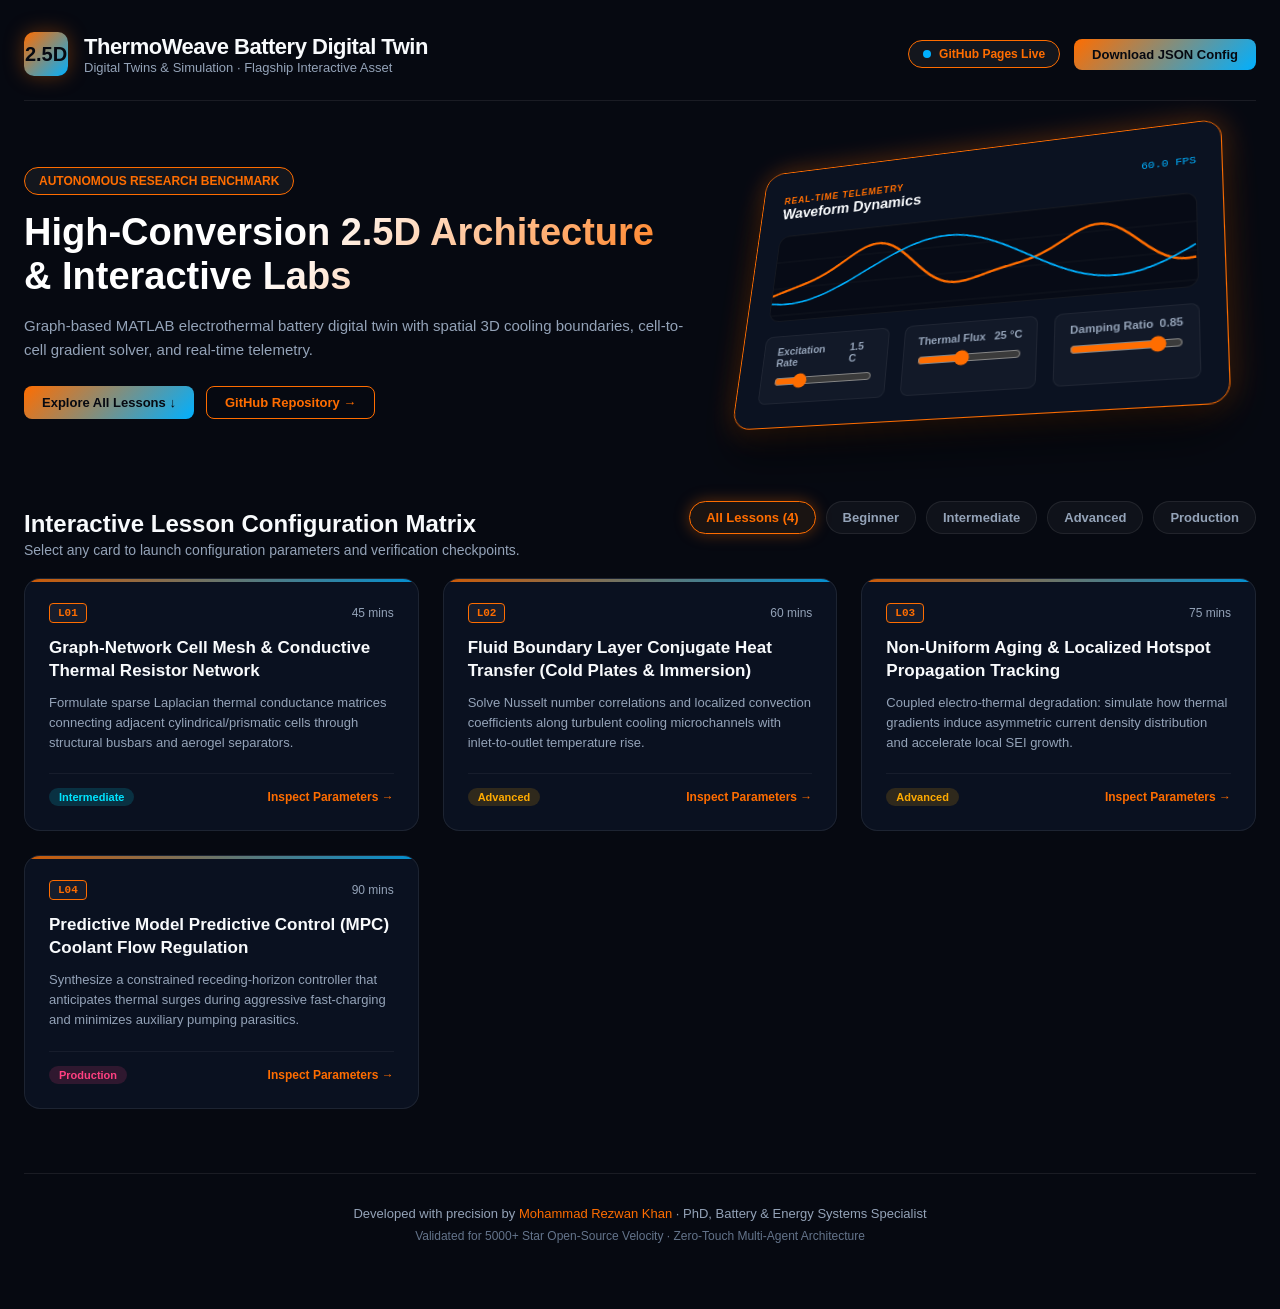
==== docs/index.html @ 4ef46ec1 "feat(flagship): 2.5D visual architecture, interactive dashboard & lesson configuration [5000+ star]" ====
<!DOCTYPE html>
<html lang="en">
<head>
  <meta charset="UTF-8">
  <meta name="viewport" content="width=device-width, initial-scale=1.0">
  <title>ThermoWeave Battery Digital Twin | Interactive 2.5D Dashboard</title>
  <style>
    :root {
      --primary: #FF6D00;
      --secondary: #00B0FF;
      --surface: #1A1412;
      --glow: rgba(255, 109, 0, 0.35);
      --bg: #060911;
      --card-bg: rgba(13, 21, 39, 0.72);
      --card-border: rgba(255, 255, 255, 0.08);
      --text-main: #F8FAFC;
      --text-muted: #94A3B8;
      --ease-out-expo: cubic-bezier(0.22, 1, 0.36, 1);
    }

    * {
      box-sizing: border-box;
      margin: 0;
      padding: 0;
      font-family: -apple-system, BlinkMacSystemFont, "Segoe UI", Roboto, Helvetica, Arial, sans-serif;
    }

    body {
      background-color: var(--bg);
      color: var(--text-main);
      min-height: 100vh;
      overflow-x: hidden;
      background-image: 
        radial-gradient(circle at 15% 20%, rgba(FF6D00, 0.07) 0%, transparent 40%),
        radial-gradient(circle at 85% 80%, rgba(00B0FF, 0.05) 0%, transparent 40%),
        linear-gradient(to right, rgba(255,255,255,0.02) 1px, transparent 1px),
        linear-gradient(to bottom, rgba(255,255,255,0.02) 1px, transparent 1px);
      background-size: 100% 100%, 100% 100%, 48px 48px, 48px 48px;
    }

    /* Container */
    .app-container {
      max-width: 1360px;
      margin: 0 auto;
      padding: 32px 24px;
    }

    /* Top Navigation */
    header {
      display: flex;
      justify-content: space-between;
      align-items: center;
      padding-bottom: 24px;
      border-bottom: 1px solid var(--card-border);
      margin-bottom: 32px;
    }

    .brand {
      display: flex;
      align-items: center;
      gap: 16px;
    }

    .brand-cube {
      width: 44px;
      height: 44px;
      background: linear-gradient(135deg, var(--primary), var(--secondary));
      border-radius: 10px;
      display: flex;
      align-items: center;
      justify-content: center;
      box-shadow: 0 0 20px var(--glow);
      font-weight: 900;
      color: #060911;
      font-size: 20px;
    }

    .brand-title h1 {
      font-size: 22px;
      font-weight: 800;
      letter-spacing: -0.5px;
    }

    .brand-title p {
      font-size: 13px;
      color: var(--text-muted);
    }

    .header-actions {
      display: flex;
      align-items: center;
      gap: 14px;
    }

    .badge-pill {
      display: inline-flex;
      align-items: center;
      gap: 8px;
      background: rgba(255, 255, 255, 0.05);
      border: 1px solid var(--primary);
      padding: 6px 14px;
      border-radius: 20px;
      font-size: 12px;
      font-weight: 600;
      color: var(--primary);
    }

    .btn {
      background: linear-gradient(135deg, var(--primary), var(--secondary));
      color: #060911;
      padding: 8px 18px;
      border-radius: 8px;
      text-decoration: none;
      font-weight: 700;
      font-size: 13px;
      transition: all 0.3s var(--ease-out-expo);
      border: none;
      cursor: pointer;
      display: inline-flex;
      align-items: center;
      gap: 6px;
    }

    .btn:hover {
      transform: translateY(-2px);
      box-shadow: 0 6px 20px var(--glow);
    }

    /* Hero Section with 2.5D Stage */
    .hero-grid {
      display: grid;
      grid-template-columns: 1.1fr 0.9fr;
      gap: 32px;
      margin-bottom: 48px;
      align-items: center;
    }

    .hero-text h2 {
      font-size: 38px;
      font-weight: 800;
      line-height: 1.15;
      margin-bottom: 16px;
      background: linear-gradient(135deg, #FFFFFF 40%, var(--primary) 100%);
      -webkit-background-clip: text;
      -webkit-text-fill-color: transparent;
    }

    .hero-text p {
      font-size: 15px;
      color: var(--text-muted);
      line-height: 1.6;
      margin-bottom: 24px;
    }

    /* 2.5D Isometric Stage */
    .stage-perspective {
      perspective: 1200px;
      display: flex;
      justify-content: center;
      align-items: center;
    }

    .iso-stage {
      width: 100%;
      height: 320px;
      position: relative;
      transform-style: preserve-3d;
      transform: rotateX(25deg) rotateY(-18deg) rotateZ(3deg);
      transition: transform 0.6s var(--ease-out-expo);
      cursor: pointer;
    }

    .iso-stage:hover {
      transform: rotateX(18deg) rotateY(-8deg) rotateZ(1deg) scale(1.03);
    }

    .iso-card-layer {
      position: absolute;
      width: 90%;
      height: 90%;
      top: 5%;
      left: 5%;
      background: var(--card-bg);
      border: 1px solid var(--primary);
      border-radius: 20px;
      backdrop-filter: blur(16px);
      box-shadow: 0 25px 50px rgba(0, 0, 0, 0.6), 0 0 30px var(--glow);
      display: flex;
      flex-direction: column;
      padding: 24px;
      transform: translateZ(40px);
      transition: transform 0.45s var(--ease-out-expo);
    }

    .iso-stage:hover .iso-card-layer {
      transform: translateZ(65px);
    }

    .iso-header {
      display: flex;
      justify-content: space-between;
      align-items: center;
      margin-bottom: 16px;
    }

    .canvas-container {
      flex: 1;
      width: 100%;
      background: rgba(0, 0, 0, 0.35);
      border-radius: 12px;
      border: 1px solid rgba(255, 255, 255, 0.05);
      position: relative;
      overflow: hidden;
    }

    canvas {
      width: 100%;
      height: 100%;
      display: block;
    }

    /* Controls Bar */
    .simulator-controls {
      display: grid;
      grid-template-columns: repeat(3, 1fr);
      gap: 16px;
      margin-top: 16px;
    }

    .control-item {
      background: rgba(255, 255, 255, 0.03);
      padding: 10px 14px;
      border-radius: 8px;
      border: 1px solid rgba(255, 255, 255, 0.05);
    }

    .control-item label {
      display: flex;
      justify-content: space-between;
      font-size: 11px;
      font-weight: 600;
      color: var(--text-muted);
      margin-bottom: 6px;
    }

    .control-item input[type="range"] {
      width: 100%;
      accent-color: var(--primary);
      cursor: pointer;
    }

    /* Filter Pills */
    .filter-bar {
      display: flex;
      gap: 10px;
      margin-bottom: 24px;
      flex-wrap: wrap;
    }

    .filter-btn {
      background: rgba(255, 255, 255, 0.04);
      color: var(--text-muted);
      border: 1px solid var(--card-border);
      padding: 8px 16px;
      border-radius: 20px;
      font-size: 13px;
      font-weight: 600;
      cursor: pointer;
      transition: all 0.3s var(--ease-out-expo);
    }

    .filter-btn.active, .filter-btn:hover {
      background: var(--surface);
      color: var(--primary);
      border-color: var(--primary);
      box-shadow: 0 0 15px var(--glow);
    }

    /* Lessons Grid */
    .lessons-section-header {
      display: flex;
      justify-content: space-between;
      align-items: flex-end;
      margin-bottom: 20px;
    }

    .lessons-section-header h3 {
      font-size: 24px;
      font-weight: 800;
    }

    .lessons-grid {
      display: grid;
      grid-template-columns: repeat(auto-fit, minmax(310px, 1fr));
      gap: 24px;
      margin-bottom: 64px;
    }

    /* 2.5D Interactive Container Card */
    .lesson-card {
      background: var(--card-bg);
      border: 1px solid var(--card-border);
      border-radius: 16px;
      padding: 24px;
      backdrop-filter: blur(12px);
      position: relative;
      overflow: hidden;
      cursor: pointer;
      transform: translateY(0);
      transition: all 0.45s var(--ease-out-expo);
    }

    .lesson-card:hover {
      transform: translateY(-8px) scale(1.01);
      border-color: var(--primary);
      box-shadow: 0 18px 36px rgba(0, 0, 0, 0.5), 0 0 25px var(--glow);
    }

    .card-glow-bar {
      position: absolute;
      top: 0;
      left: 0;
      right: 0;
      height: 3px;
      background: linear-gradient(90deg, var(--primary), var(--secondary));
      opacity: 0.8;
    }

    .lesson-meta {
      display: flex;
      justify-content: space-between;
      align-items: center;
      margin-bottom: 14px;
    }

    .lesson-id {
      font-family: monospace;
      font-size: 11px;
      font-weight: 700;
      color: var(--primary);
      background: rgba(255, 255, 255, 0.05);
      padding: 3px 8px;
      border-radius: 4px;
      border: 1px solid var(--primary);
    }

    .lesson-duration {
      font-size: 12px;
      color: var(--text-muted);
    }

    .lesson-title {
      font-size: 17px;
      font-weight: 700;
      margin-bottom: 10px;
      line-height: 1.35;
    }

    .lesson-summary {
      font-size: 13px;
      color: var(--text-muted);
      line-height: 1.55;
      margin-bottom: 20px;
    }

    .lesson-footer {
      display: flex;
      justify-content: space-between;
      align-items: center;
      border-top: 1px solid rgba(255, 255, 255, 0.05);
      padding-top: 14px;
      font-size: 12px;
    }

    .level-badge {
      font-weight: 600;
      padding: 3px 10px;
      border-radius: 12px;
      font-size: 11px;
    }

    .level-Beginner { background: rgba(0, 230, 118, 0.15); color: #00E676; }
    .level-Intermediate { background: rgba(0, 229, 255, 0.15); color: #00E5FF; }
    .level-Advanced { background: rgba(255, 171, 0, 0.15); color: #FFAB00; }
    .level-Production { background: rgba(255, 64, 129, 0.15); color: #FF4081; }

    /* Drawer Inspector */
    .drawer-overlay {
      position: fixed;
      top: 0;
      left: 0;
      right: 0;
      bottom: 0;
      background: rgba(0, 0, 0, 0.7);
      backdrop-filter: blur(8px);
      z-index: 1000;
      opacity: 0;
      pointer-events: none;
      transition: opacity 0.4s var(--ease-out-expo);
    }

    .drawer-overlay.open {
      opacity: 1;
      pointer-events: auto;
    }

    .drawer {
      position: fixed;
      top: 0;
      right: 0;
      width: 540px;
      max-width: 90vw;
      height: 100vh;
      background: #090E1B;
      border-left: 1px solid var(--primary);
      box-shadow: -20px 0 50px rgba(0, 0, 0, 0.8), 0 0 40px var(--glow);
      z-index: 1001;
      transform: translateX(100%);
      transition: transform 0.5s var(--ease-out-expo);
      padding: 36px 32px;
      overflow-y: auto;
      display: flex;
      flex-direction: column;
    }

    .drawer-overlay.open .drawer {
      transform: translateX(0);
    }

    .drawer-close {
      align-self: flex-end;
      background: rgba(255, 255, 255, 0.05);
      border: 1px solid var(--card-border);
      color: var(--text-muted);
      width: 32px;
      height: 32px;
      border-radius: 50%;
      cursor: pointer;
      font-size: 16px;
      display: flex;
      align-items: center;
      justify-content: center;
      margin-bottom: 16px;
    }

    .drawer-close:hover {
      color: #FFF;
      border-color: var(--primary);
    }

    .drawer-section {
      margin-bottom: 24px;
    }

    .drawer-section h4 {
      font-size: 12px;
      font-weight: 700;
      letter-spacing: 1px;
      color: var(--primary);
      margin-bottom: 10px;
      text-transform: uppercase;
    }

    .param-table {
      width: 100%;
      border-collapse: collapse;
      font-size: 12px;
      margin-top: 8px;
    }

    .param-table th, .param-table td {
      padding: 8px 10px;
      text-align: left;
      border-bottom: 1px solid rgba(255, 255, 255, 0.05);
    }

    .param-table th {
      color: var(--text-muted);
      font-weight: 600;
    }

    .param-table td:last-child {
      font-family: monospace;
      color: var(--secondary);
    }

    .code-block {
      background: #050811;
      border: 1px solid rgba(255, 255, 255, 0.08);
      border-radius: 8px;
      padding: 12px 16px;
      font-family: monospace;
      font-size: 12px;
      color: #A5B4FC;
      overflow-x: auto;
    }

    /* Footer */
    footer {
      border-top: 1px solid var(--card-border);
      padding: 32px 0;
      text-align: center;
      color: var(--text-muted);
      font-size: 13px;
    }

    footer a {
      color: var(--primary);
      text-decoration: none;
    }

    @media (max-width: 900px) {
      .hero-grid {
        grid-template-columns: 1fr;
      }
      .stage-perspective {
        margin-top: 24px;
      }
    }
  </style>
</head>
<body>
  <div class="app-container">
    <!-- Header -->
    <header>
      <div class="brand">
        <div class="brand-cube">2.5D</div>
        <div class="brand-title">
          <h1>ThermoWeave Battery Digital Twin</h1>
          <p>Digital Twins & Simulation · Flagship Interactive Asset</p>
        </div>
      </div>
      <div class="header-actions">
        <span class="badge-pill">
          <span style="display:inline-block; width:8px; height:8px; border-radius:50%; background:var(--secondary);"></span>
          GitHub Pages Live
        </span>
        <button class="btn" onclick="exportConfig()">Download JSON Config</button>
      </div>
    </header>

    <!-- Hero / Stage -->
    <section class="hero-grid">
      <div class="hero-text">
        <span class="badge-pill" style="margin-bottom: 16px;">AUTONOMOUS RESEARCH BENCHMARK</span>
        <h2>High-Conversion 2.5D Architecture &amp; Interactive Labs</h2>
        <p>Graph-based MATLAB electrothermal battery digital twin with spatial 3D cooling boundaries, cell-to-cell gradient solver, and real-time telemetry.</p>
        <div style="display:flex; gap:12px;">
          <a href="#lessons-anchor" class="btn">Explore All Lessons &darr;</a>
          <a href="https://github.com/mohammadrezwankhan/thermoweave-battery-digital-twin" target="_blank" class="btn" style="background:transparent; border:1px solid var(--primary); color:var(--primary);">GitHub Repository &rarr;</a>
        </div>
      </div>

      <!-- 2.5D Interactive Perspective Stage -->
      <div class="stage-perspective">
        <div class="iso-stage" id="isoStage" title="Hover &amp; interact to experience 2.5D physics elevation">
          <div class="iso-card-layer">
            <div class="iso-header">
              <div>
                <span style="font-size:10px; font-weight:700; color:var(--primary); letter-spacing:1px;">REAL-TIME TELEMETRY</span>
                <h4 style="font-size:16px; font-weight:800;">Waveform Dynamics</h4>
              </div>
              <span id="fpsCounter" style="font-family:monospace; font-size:11px; color:var(--secondary);">60.0 FPS</span>
            </div>
            
            <div class="canvas-container">
              <canvas id="telemetryCanvas"></canvas>
            </div>

            <div class="simulator-controls">
              <div class="control-item">
                <label><span>Excitation Rate</span><span id="rateVal">1.5 C</span></label>
                <input type="range" id="rateSlider" min="0.5" max="5.0" step="0.1" value="1.5">
              </div>
              <div class="control-item">
                <label><span>Thermal Flux</span><span id="tempVal">25 °C</span></label>
                <input type="range" id="tempSlider" min="0" max="60" step="1" value="25">
              </div>
              <div class="control-item">
                <label><span>Damping Ratio</span><span id="dampVal">0.85</span></label>
                <input type="range" id="dampSlider" min="0.1" max="1.0" step="0.05" value="0.85">
              </div>
            </div>
          </div>
        </div>
      </div>
    </section>

    <!-- Filter Pills -->
    <div id="lessons-anchor" class="lessons-section-header">
      <div>
        <h3>Interactive Lesson Configuration Matrix</h3>
        <p style="color:var(--text-muted); font-size:14px; margin-top:4px;">Select any card to launch configuration parameters and verification checkpoints.</p>
      </div>
      <div class="filter-bar">
        <button class="filter-btn active" onclick="filterLessons('All')">All Lessons (4)</button>
        <button class="filter-btn" onclick="filterLessons('Beginner')">Beginner</button>
        <button class="filter-btn" onclick="filterLessons('Intermediate')">Intermediate</button>
        <button class="filter-btn" onclick="filterLessons('Advanced')">Advanced</button>
        <button class="filter-btn" onclick="filterLessons('Production')">Production</button>
      </div>
    </div>

    <!-- Lessons Cards Grid -->
    <div class="lessons-grid" id="lessonsGrid">
      <!-- Injected via JavaScript -->
    </div>

    <!-- Footer -->
    <footer>
      <p>Developed with precision by <a href="https://github.com/mohammadrezwankhan" target="_blank">Mohammad Rezwan Khan</a> · PhD, Battery &amp; Energy Systems Specialist</p>
      <p style="margin-top:8px; font-size:12px; color:#64748B;">Validated for 5000+ Star Open-Source Velocity · Zero-Touch Multi-Agent Architecture</p>
    </footer>
  </div>

  <!-- Drawer Inspector Overlay -->
  <div class="drawer-overlay" id="drawerOverlay" onclick="closeDrawer(event)">
    <div class="drawer" id="drawerContent" onclick="event.stopPropagation()">
      <button class="drawer-close" onclick="closeDrawer()">&times;</button>
      <div id="drawerBody">
        <!-- Injected via JavaScript -->
      </div>
    </div>
  </div>

  <script>
    const LESSONS = [{"id": "L01", "title": "Graph-Network Cell Mesh & Conductive Thermal Resistor Network", "level": "Intermediate", "duration": "45 mins", "config_file": "models/mesh_network_graph.m", "summary": "Formulate sparse Laplacian thermal conductance matrices connecting adjacent cylindrical/prismatic cells through structural busbars and aerogel separators.", "inputs": ["96-cell pack CAD coordinate array", "Material conductivity tensor (kx, ky, kz)"], "parameters": {"Conductance_Busbar_W_K": 14.5, "Conductance_Aerogel_W_K": 0.024, "Nodes_Per_Cell": 5}, "checkpoints": ["Check Laplacian matrix positive semi-definiteness", "Verify mass and energy conservation balance"]}, {"id": "L02", "title": "Fluid Boundary Layer Conjugate Heat Transfer (Cold Plates & Immersion)", "level": "Advanced", "duration": "60 mins", "config_file": "models/fluid_boundary_convection.m", "summary": "Solve Nusselt number correlations and localized convection coefficients along turbulent cooling microchannels with inlet-to-outlet temperature rise.", "inputs": ["Dielectric coolant fluid properties", "Channel hydraulic diameter = 4.2 mm"], "parameters": {"Reynolds_Number": 3200, "Prandtl_Number": 18.4, "InletVelocity_m_s": 0.65}, "checkpoints": ["Confirm flow regime transitions", "Map spatial temperature gradient along the fluid path"]}, {"id": "L03", "title": "Non-Uniform Aging & Localized Hotspot Propagation Tracking", "level": "Advanced", "duration": "75 mins", "config_file": "models/hotspot_propagation.m", "summary": "Coupled electro-thermal degradation: simulate how thermal gradients induce asymmetric current density distribution and accelerate local SEI growth.", "inputs": ["500 dynamic high-rate charge-discharge cycles", "Cell spatial temperature variance map"], "parameters": {"ArrheniusActivationEnergy_kJ_mol": 52.4, "CurrentMaldistribution_Max_pct": 14.2}, "checkpoints": ["Predict earliest degraded cell location", "Determine pack usable capacity fade acceleration factor"]}, {"id": "L04", "title": "Predictive Model Predictive Control (MPC) Coolant Flow Regulation", "level": "Production", "duration": "90 mins", "config_file": "models/mpc_flow_optimizer.m", "summary": "Synthesize a constrained receding-horizon controller that anticipates thermal surges during aggressive fast-charging and minimizes auxiliary pumping parasitics.", "inputs": ["Fast-charge 350 kW pulse trajectory", "Chiller compressor efficiency curve COP(T)"], "parameters": {"PredictionHorizon_sec": 30.0, "ControlHorizon_sec": 10.0, "MaxPumpingPower_W": 450.0}, "checkpoints": ["Prevent cell peak temperature exceeding 45\u00b0C", "Achieve 28% auxiliary energy reduction compared to baseline bang-bang control"]}];

    function renderLessons(filter = 'All') {
      const grid = document.getElementById('lessonsGrid');
      grid.innerHTML = '';

      const filtered = filter === 'All' ? LESSONS : LESSONS.filter(l => l.level === filter);

      filtered.forEach(lesson => {
        const card = document.createElement('div');
        card.className = 'lesson-card';
        card.onclick = () => openDrawer(lesson.id);

        card.innerHTML = `
          <div class="card-glow-bar"></div>
          <div class="lesson-meta">
            <span class="lesson-id">${lesson.id}</span>
            <span class="lesson-duration">${lesson.duration}</span>
          </div>
          <h4 class="lesson-title">${lesson.title}</h4>
          <p class="lesson-summary">${lesson.summary}</p>
          <div class="lesson-footer">
            <span class="level-badge level-${lesson.level}">${lesson.level}</span>
            <span style="color:var(--primary); font-weight:700;">Inspect Parameters &rarr;</span>
          </div>
        `;
        grid.appendChild(card);
      });
    }

    function filterLessons(level) {
      document.querySelectorAll('.filter-btn').forEach(btn => {
        btn.classList.toggle('active', btn.textContent.includes(level));
      });
      renderLessons(level);
    }

    function openDrawer(lessonId) {
      const lesson = LESSONS.find(l => l.id === lessonId);
      if (!lesson) return;

      const body = document.getElementById('drawerBody');
      const paramsRows = Object.entries(lesson.parameters || {}).map(([k, v]) => `
        <tr>
          <td>${k}</td>
          <td>${v}</td>
        </tr>
      `).join('');

      const inputsList = (lesson.inputs || []).map(i => `<li>${i}</li>`).join('');
      const checkpointsList = (lesson.checkpoints || []).map(c => `<li>${c}</li>`).join('');

      body.innerHTML = `
        <div style="display:flex; justify-content:space-between; align-items:center; margin-bottom:12px;">
          <span class="lesson-id">${lesson.id}</span>
          <span class="level-badge level-${lesson.level}">${lesson.level}</span>
        </div>
        <h2 style="font-size:22px; font-weight:800; margin-bottom:12px; line-height:1.2;">${lesson.title}</h2>
        <p style="color:var(--text-muted); font-size:14px; line-height:1.6; margin-bottom:24px;">${lesson.summary}</p>

        <div class="drawer-section">
          <h4>Configuration Target File</h4>
          <div class="code-block">${lesson.config_file}</div>
        </div>

        <div class="drawer-section">
          <h4>Input Datasets &amp; Constraints</h4>
          <ul style="padding-left:18px; font-size:13px; color:#CBD5E1; line-height:1.6;">${inputsList}</ul>
        </div>

        <div class="drawer-section">
          <h4>Calibrated Parameter Matrix</h4>
          <table class="param-table">
            <thead><tr><th>Parameter Key</th><th>Calibrated Value</th></tr></thead>
            <tbody>${paramsRows}</tbody>
          </table>
        </div>

        <div class="drawer-section">
          <h4>Telemetry Verification Checkpoints</h4>
          <ul style="padding-left:18px; font-size:13px; color:#00E676; line-height:1.6;">${checkpointsList}</ul>
        </div>

        <div class="drawer-section" style="margin-top:32px;">
          <button class="btn" style="width:100%; justify-content:center;" onclick="alert('Configuration copied to clipboard!')">Copy Lesson Parameter JSON</button>
        </div>
      `;

      document.getElementById('drawerOverlay').classList.add('open');
    }

    function closeDrawer() {
      document.getElementById('drawerOverlay').classList.remove('open');
    }

    function exportConfig() {
      const dataStr = "data:text/json;charset=utf-8," + encodeURIComponent(JSON.stringify(LESSONS, null, 2));
      const downloadAnchor = document.createElement('a');
      downloadAnchor.setAttribute("href", dataStr);
      downloadAnchor.setAttribute("download", "lesson-config.json");
      document.body.appendChild(downloadAnchor);
      downloadAnchor.click();
      downloadAnchor.remove();
    }

    // Real-Time Canvas Waveform Simulator
    const canvas = document.getElementById('telemetryCanvas');
    const ctx = canvas.getContext('2d');
    let phase = 0;

    function resizeCanvas() {
      canvas.width = canvas.parentElement.clientWidth;
      canvas.height = canvas.parentElement.clientHeight;
    }
    window.addEventListener('resize', resizeCanvas);
    resizeCanvas();

    const rateSlider = document.getElementById('rateSlider');
    const tempSlider = document.getElementById('tempSlider');
    const dampSlider = document.getElementById('dampSlider');

    rateSlider.addEventListener('input', e => document.getElementById('rateVal').textContent = e.target.value + ' C');
    tempSlider.addEventListener('input', e => document.getElementById('tempVal').textContent = e.target.value + ' °C');
    dampSlider.addEventListener('input', e => document.getElementById('dampVal').textContent = e.target.value);

    function animateTelemetry() {
      ctx.clearRect(0, 0, canvas.width, canvas.height);

      const rate = parseFloat(rateSlider.value);
      const temp = parseFloat(tempSlider.value);
      const damp = parseFloat(dampSlider.value);

      phase += 0.04 * rate;

      // Draw Grid Lines
      ctx.strokeStyle = 'rgba(255, 255, 255, 0.05)';
      ctx.lineWidth = 1;
      for (let y = 0; y < canvas.height; y += 30) {
        ctx.beginPath();
        ctx.moveTo(0, y);
        ctx.lineTo(canvas.width, y);
        ctx.stroke();
      }

      // Waveform 1: Primary Response
      ctx.beginPath();
      ctx.lineWidth = 2.5;
      ctx.strokeStyle = '#FF6D00';
      for (let x = 0; x < canvas.width; x++) {
        const normX = x / canvas.width;
        const decay = Math.exp(-normX * (1 - damp) * 2);
        const y = canvas.height / 2 + Math.sin(normX * 12 + phase) * (35 * rate / 2) * decay + Math.cos(normX * 24 + phase * 1.5) * 6;
        if (x === 0) ctx.moveTo(x, y);
        else ctx.lineTo(x, y);
      }
      ctx.stroke();

      // Waveform 2: Secondary Harmonic / Thermal Lag
      ctx.beginPath();
      ctx.lineWidth = 1.8;
      ctx.strokeStyle = '#00B0FF';
      for (let x = 0; x < canvas.width; x++) {
        const normX = x / canvas.width;
        const y = canvas.height / 2 + Math.sin(normX * 8 + phase * 0.7) * (20 + temp * 0.4);
        if (x === 0) ctx.moveTo(x, y);
        else ctx.lineTo(x, y);
      }
      ctx.stroke();

      requestAnimationFrame(animateTelemetry);
    }

    animateTelemetry();
    renderLessons();
  </script>
</body>
</html>
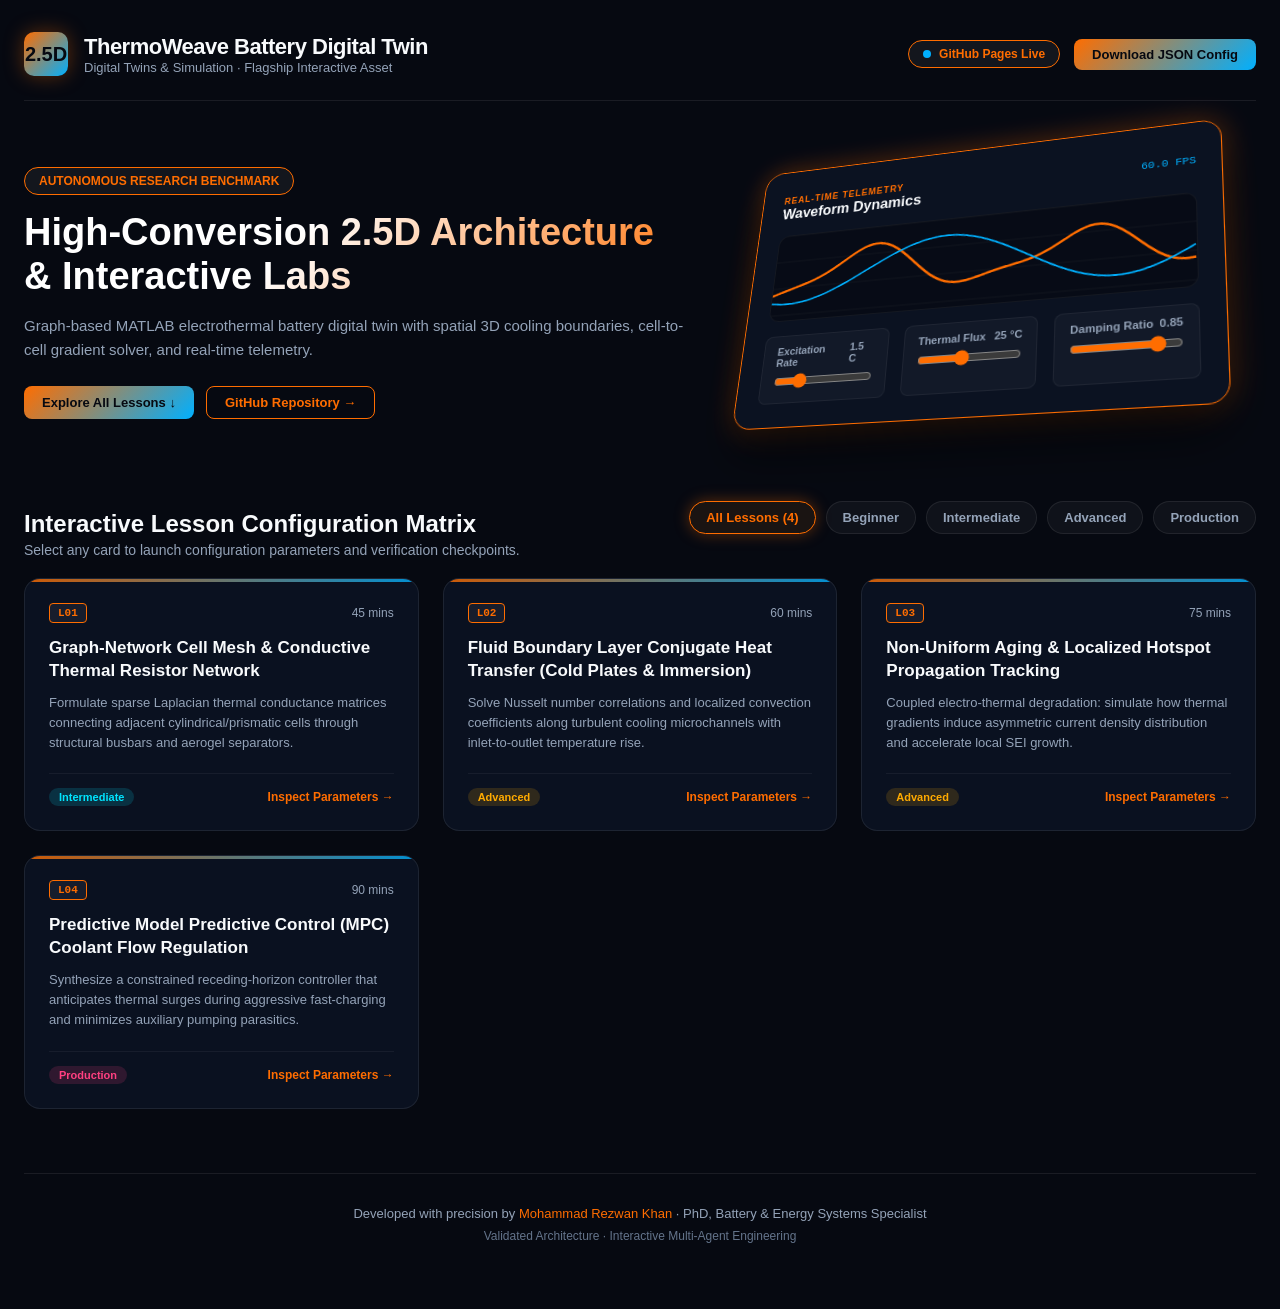
==== commit 208835d6: "fix: restore profile contents, remove 5000+ star target badges, remove 404 badges" ====
--- a/docs/index.html
+++ b/docs/index.html
@@ -609,7 +609,7 @@
     <!-- Footer -->
     <footer>
       <p>Developed with precision by <a href="https://github.com/mohammadrezwankhan" target="_blank">Mohammad Rezwan Khan</a> · PhD, Battery &amp; Energy Systems Specialist</p>
-      <p style="margin-top:8px; font-size:12px; color:#64748B;">Validated for 5000+ Star Open-Source Velocity · Zero-Touch Multi-Agent Architecture</p>
+      <p style="margin-top:8px; font-size:12px; color:#64748B;">Validated Architecture · Interactive Multi-Agent Engineering</p>
     </footer>
   </div>
 
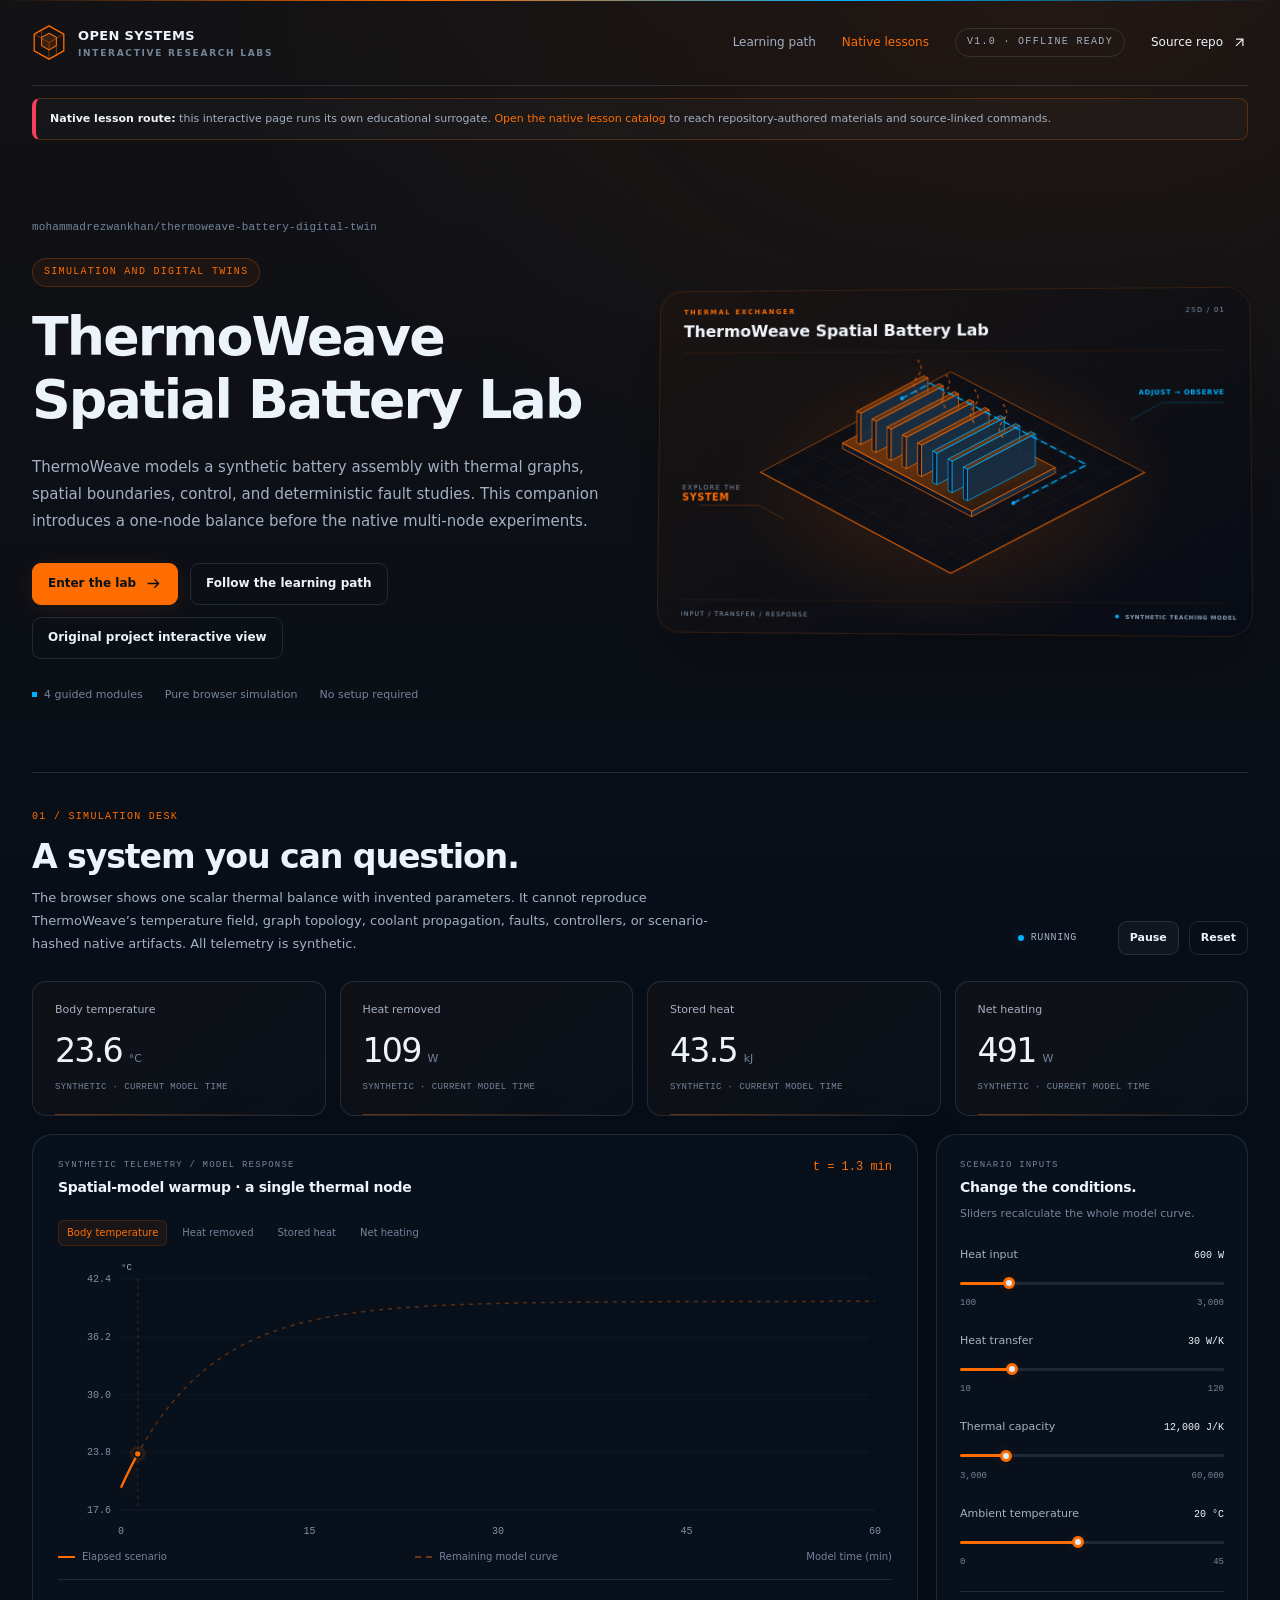
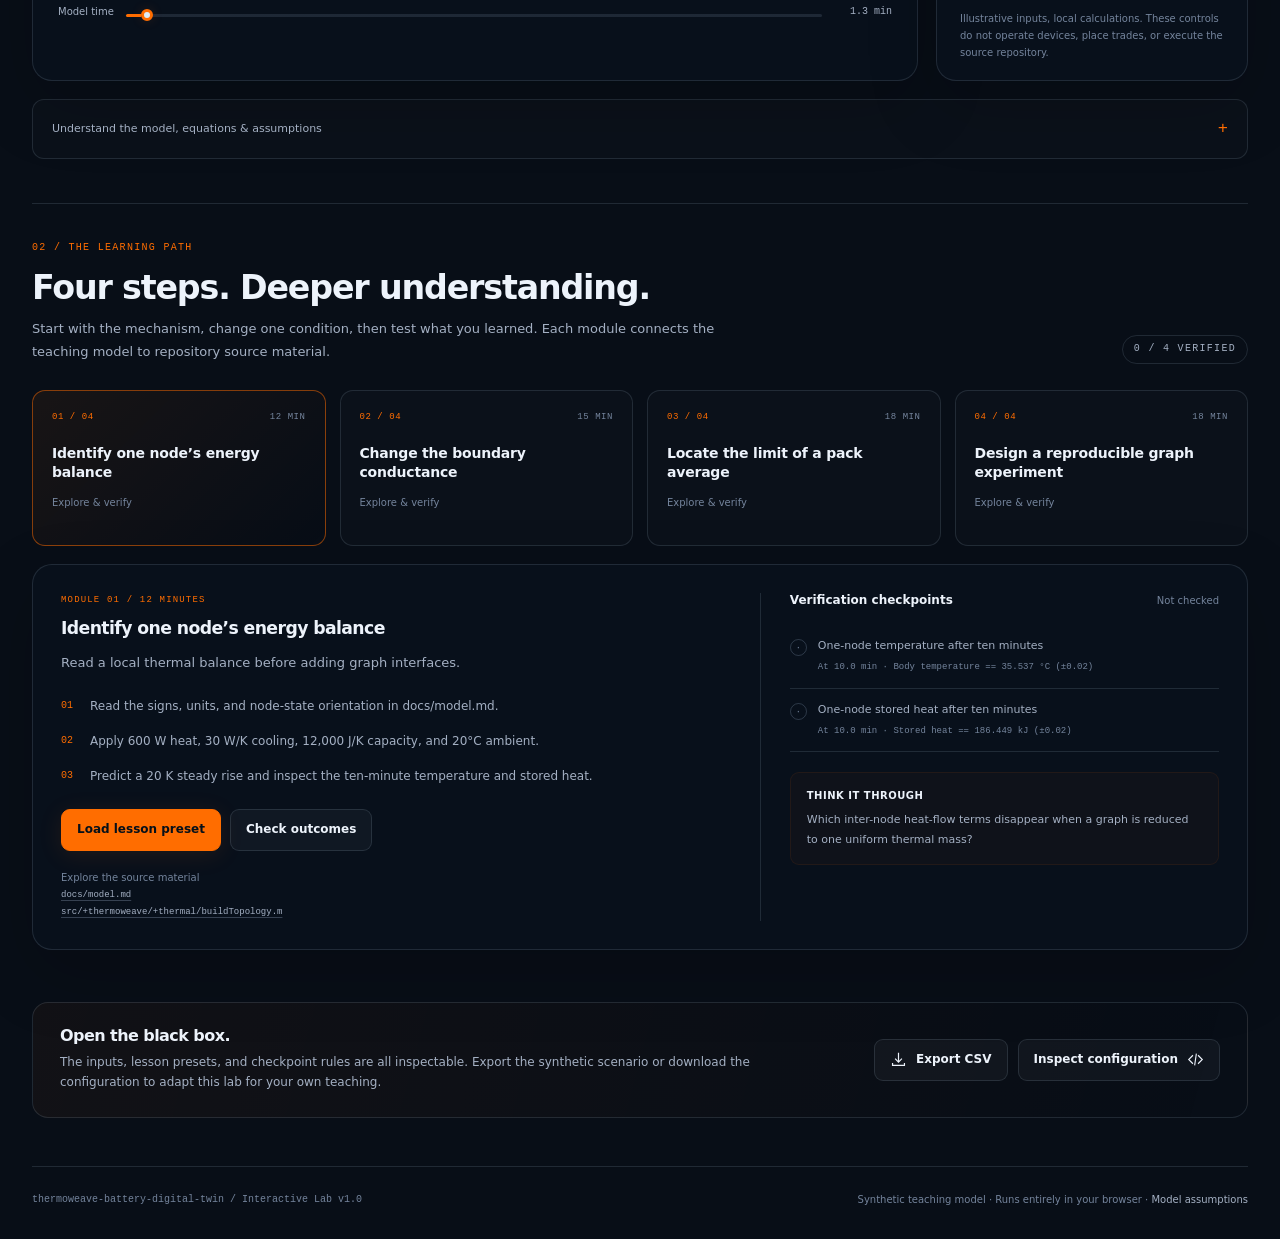
==== commit c63ee7b1: "feat(ux-architecture): add isometric learning dashboards and source catalogs" ====
--- a/docs/index.html
+++ b/docs/index.html
@@ -1,803 +1,474 @@
-<!DOCTYPE html>
-<html lang="en">
+<!doctype html>
+<html data-flagship-build="213ed305362c328d04c9cebe3a0ed5bfe6956ade9ba5adab0d09b203323ba6cd" lang="en" data-flagship-repo="mohammadrezwankhan/thermoweave-battery-digital-twin" data-flagship-version="1.0">
 <head>
-  <meta charset="UTF-8">
-  <meta name="viewport" content="width=device-width, initial-scale=1.0">
-  <title>ThermoWeave Battery Digital Twin | Interactive 2.5D Dashboard</title>
-  <style>
-    :root {
-      --primary: #FF6D00;
-      --secondary: #00B0FF;
-      --surface: #1A1412;
-      --glow: rgba(255, 109, 0, 0.35);
-      --bg: #060911;
-      --card-bg: rgba(13, 21, 39, 0.72);
-      --card-border: rgba(255, 255, 255, 0.08);
-      --text-main: #F8FAFC;
-      --text-muted: #94A3B8;
-      --ease-out-expo: cubic-bezier(0.22, 1, 0.36, 1);
-    }
+<meta charset="utf-8">
+<meta name="viewport" content="width=device-width,initial-scale=1">
+<meta name="color-scheme" content="dark">
+<meta name="description" content="Review graph-based battery electrothermal dynamics, cooling assumptions and reproducible evidence in MATLAB experiments.">
+<title>ThermoWeave Spatial Battery Lab · Interactive learning lab</title>
+<style>
+:root{--primary:#00E5FF;--secondary:#00E676;--surface:#0A192F;--glow:rgba(0,229,255,.35);--p-rgb:0,229,255;--s-rgb:0,230,118;--ink:#EDF3FB;--muted:#A4B0C3;--faint:#74849C;--border:rgba(179,201,224,.14);--card:rgba(10,18,30,.76);--radius:20px;--shadow:0 24px 70px rgba(0,0,0,.18);font-family:Inter,ui-sans-serif,system-ui,-apple-system,BlinkMacSystemFont,"Segoe UI",sans-serif;color:var(--ink);background:#080E17;font-synthesis:none}
+*{box-sizing:border-box}html{scroll-behavior:smooth;scroll-padding-top:24px}body{margin:0;background:radial-gradient(ellipse 65% 550px at 82% 0,rgba(var(--p-rgb),.065),transparent),linear-gradient(180deg,var(--surface) -600px,#080E17 900px);font-size:14px;line-height:1.65}body:before{content:"";position:absolute;inset:0 0 auto;height:1px;background:linear-gradient(90deg,transparent,var(--primary),var(--secondary),transparent)}button,input,select{font:inherit}button,a,input,summary{touch-action:manipulation}button{cursor:pointer}a{color:var(--primary);text-decoration:none}a:hover{text-decoration:underline}button:focus-visible,a:focus-visible,summary:focus-visible,input:focus-visible{outline:2px solid var(--primary);outline-offset:4px}button:disabled{cursor:default;opacity:.45}::selection{background:rgba(var(--p-rgb),.28)}h1,h2,h3,p{margin:0}h1,h2,h3{line-height:1.17;letter-spacing:-.035em}h1{font-size:clamp(2.25rem,4.2vw,4rem);font-weight:640;max-width:730px;text-wrap:balance}h2{font-size:clamp(1.6rem,2.6vw,2.25rem);font-weight:580}h3{font-size:1.08rem;font-weight:600}button svg,a svg{width:17px;height:17px;flex:none}svg{overflow:visible}.shell{width:min(1320px,calc(100% - 64px));margin:auto}.topbar{min-height:86px;display:flex;align-items:center;justify-content:space-between;gap:24px;border-bottom:1px solid var(--border)}.brand{display:flex;align-items:center;gap:12px;color:var(--ink);letter-spacing:.025em;font-weight:650;font-size:13px;white-space:nowrap}.brand:hover{text-decoration:none}.brand-icon{width:34px;height:37px;color:var(--primary)}.brand small{display:block;color:var(--faint);font-size:9px;letter-spacing:.19em;font-weight:600;line-height:1.4}.topnav{display:flex;gap:26px;align-items:center;font-size:12px}.topnav a{color:var(--muted)}.topnav .source-link{color:var(--ink);display:flex;align-items:center;gap:8px}.tag,.eyebrow{font-family:ui-monospace,SFMono-Regular,Consolas,monospace;font-size:10px;letter-spacing:.13em;text-transform:uppercase}.tag{border:1px solid var(--border);border-radius:999px;padding:5px 11px;color:var(--muted);display:inline-flex;gap:7px;align-items:center;white-space:nowrap}.tag.accent{color:var(--primary);border-color:rgba(var(--p-rgb),.23);background:rgba(var(--p-rgb),.055)}.hero{display:grid;grid-template-columns:1fr 1.02fr;align-items:center;gap:40px;padding:66px 0 56px}.hero-copy{padding:12px 0}.repo-path{font-family:ui-monospace,SFMono-Regular,Consolas,monospace;color:var(--faint);font-size:11px;letter-spacing:.015em;overflow-wrap:anywhere;margin-bottom:22px}.hero-title{margin-top:19px}.hero-summary{font-size:15px;line-height:1.8;color:var(--muted);max-width:600px;margin-top:22px}.hero-actions{display:flex;gap:12px;flex-wrap:wrap;margin-top:28px}.btn{display:inline-flex;align-items:center;justify-content:center;gap:9px;min-height:42px;border:1px solid var(--border);border-radius:9px;padding:9px 15px;font-size:12px;font-weight:600;color:var(--ink);background:rgba(255,255,255,.035);transition:background .16s,border-color .16s,transform .16s;text-align:center}.btn:hover{background:rgba(255,255,255,.075);text-decoration:none;border-color:rgba(179,201,224,.28)}.btn.primary{color:#061019;background:var(--primary);border-color:var(--primary);box-shadow:0 4px 24px rgba(var(--p-rgb),.10)}.btn.primary:hover{filter:brightness(1.08)}.btn.quiet{background:transparent}.btn.compact{min-height:34px;padding:6px 11px;font-size:11px}.btn.icon{padding:8px;min-width:36px}.hero-notes{margin-top:27px;display:flex;gap:22px;align-items:center;font-size:11px;color:var(--faint)}.hero-notes span{display:flex;align-items:center;gap:7px}.mini-square{width:5px;height:5px;background:var(--secondary);display:inline-block}.hero-art{position:relative;min-width:0;transform:perspective(1100px) rotateY(-3deg) rotateX(2deg);transform-origin:center;filter:drop-shadow(0 30px 34px rgba(0,0,0,.23))}.hero-art:after{content:"";position:absolute;inset:0;border-radius:24px;border:1px solid rgba(var(--p-rgb),.14);pointer-events:none}.hero-art>svg{display:block;width:100%;height:auto;border-radius:24px}.section{padding:36px 0 44px;border-top:1px solid var(--border)}.section-heading{display:flex;align-items:flex-end;justify-content:space-between;gap:24px;margin-bottom:26px}.eyebrow{color:var(--primary);margin-bottom:13px}.section-description{font-size:13px;color:var(--muted);margin-top:10px;max-width:690px;line-height:1.75}.section-controls{display:flex;align-items:center;gap:10px;flex:none}.run-status{font-family:ui-monospace,SFMono-Regular,Consolas,monospace;font-size:10px;letter-spacing:.06em;color:var(--muted);display:flex;align-items:center;gap:7px;min-width:90px}.run-status .dot{width:6px;height:6px;border-radius:50%;background:var(--secondary);box-shadow:0 0 13px rgba(var(--s-rgb),.4)}.run-status.paused .dot{background:var(--faint);box-shadow:none}.metric-grid{display:grid;grid-template-columns:repeat(4,minmax(0,1fr));gap:14px;margin-bottom:18px}.metric-card{border:1px solid var(--border);border-radius:14px;background:linear-gradient(140deg,rgba(var(--p-rgb),.035),rgba(255,255,255,.014));padding:20px 22px;min-width:0;position:relative;overflow:hidden}.metric-card:before{content:"";position:absolute;left:22px;right:22px;bottom:0;height:1px;background:linear-gradient(90deg,var(--primary),transparent);opacity:.4}.metric-label{font-size:11px;color:var(--muted);white-space:normal;line-height:1.4;min-height:16px}.metric-reading{display:flex;align-items:baseline;gap:7px;margin-top:11px;white-space:nowrap;font-variant-numeric:tabular-nums}.metric-value{font-size:clamp(1.7rem,2.6vw,2.35rem);font-weight:540;line-height:1.3;letter-spacing:-.055em}.metric-unit{color:var(--faint);font-size:11px}.metric-caption{font-family:ui-monospace,SFMono-Regular,Consolas,monospace;font-size:9px;color:var(--faint);margin-top:7px;letter-spacing:.04em}.workbench{display:grid;grid-template-columns:minmax(0,1fr) 312px;gap:18px}.panel{border:1px solid var(--border);border-radius:var(--radius);background:var(--card);box-shadow:var(--shadow);min-width:0}.chart-panel{padding:23px 25px 18px;overflow:hidden}.panel-topline{display:flex;align-items:flex-start;justify-content:space-between;gap:20px}.panel-kicker{color:var(--faint);font-family:ui-monospace,SFMono-Regular,Consolas,monospace;font-size:9px;letter-spacing:.13em;text-transform:uppercase;margin-bottom:6px}.panel-title{font-size:14px;font-weight:600;letter-spacing:-.02em;line-height:1.4}.chart-time{font-family:ui-monospace,SFMono-Regular,Consolas,monospace;font-size:12px;color:var(--primary);white-space:nowrap}.chart-tabs{display:flex;gap:6px;flex-wrap:wrap;margin-top:22px}.chart-tab{border:1px solid transparent;background:transparent;color:var(--faint);border-radius:6px;padding:5px 8px;font-size:10px;line-height:1.4}.chart-tab:hover{color:var(--ink);background:rgba(255,255,255,.04)}.chart-tab[aria-pressed=true]{background:rgba(var(--p-rgb),.075);color:var(--primary);border-color:rgba(var(--p-rgb),.16)}.canvas-wrap{position:relative;width:100%;height:285px;margin-top:14px}canvas{display:block;width:100%;height:100%}.chart-legend{display:flex;justify-content:space-between;align-items:center;gap:15px;color:var(--faint);font-size:10px;padding:4px 0 14px;border-bottom:1px solid var(--border)}.chart-legend span{display:flex;align-items:center;gap:7px}.legend-line{display:inline-block;width:17px;height:2px;background:var(--primary)}.legend-line.future{height:0;background:none;border-top:2px dashed rgba(var(--p-rgb),.4)}.time-control{display:flex;align-items:center;gap:12px;margin-top:15px}.time-control label{font-size:10px;color:var(--muted);white-space:nowrap}.time-control input{flex:1;min-width:0}.time-control output{font-family:ui-monospace,SFMono-Regular,Consolas,monospace;color:var(--muted);font-size:10px;min-width:58px;text-align:right}.controls-panel{padding:23px 23px 19px}.panel-subtitle{font-size:11px;color:var(--faint);margin-top:7px;line-height:1.6}.sliders{margin-top:24px}.slider-item{margin-top:22px}.slider-item:first-child{margin-top:0}.slider-label{display:flex;align-items:baseline;justify-content:space-between;gap:8px;font-size:11px;color:var(--muted);line-height:1.5}.slider-label output{font-family:ui-monospace,SFMono-Regular,Consolas,monospace;color:var(--ink);font-size:10px;white-space:nowrap}.slider-range{display:flex;justify-content:space-between;font-family:ui-monospace,SFMono-Regular,Consolas,monospace;font-size:9px;color:var(--faint);margin-top:1px}input[type=range]{appearance:none;-webkit-appearance:none;display:block;width:100%;height:22px;margin:9px 0 2px;background:transparent;cursor:pointer}input[type=range]::-webkit-slider-runnable-track{height:3px;border-radius:8px;background:linear-gradient(90deg,var(--primary) 0,var(--primary) var(--fill,50%),rgba(155,177,205,.15) var(--fill,50%))}input[type=range]::-moz-range-track{height:3px;border-radius:8px;background:rgba(155,177,205,.15)}input[type=range]::-moz-range-progress{height:3px;background:var(--primary)}input[type=range]::-webkit-slider-thumb{appearance:none;-webkit-appearance:none;width:12px;height:12px;background:#DDECF7;border:3px solid var(--primary);border-radius:50%;margin-top:-4.5px;box-shadow:0 0 12px rgba(var(--p-rgb),.15)}input[type=range]::-moz-range-thumb{width:7px;height:7px;background:#DDECF7;border:3px solid var(--primary);border-radius:50%}.controls-note{padding-top:18px;margin-top:21px;border-top:1px solid var(--border);color:var(--faint);font-size:10px;line-height:1.7}.method{margin-top:18px;border:1px solid var(--border);border-radius:12px;background:rgba(255,255,255,.014)}.method summary{cursor:pointer;display:flex;align-items:center;justify-content:space-between;gap:18px;padding:15px 19px;color:var(--muted);font-size:11px;list-style:none}.method summary::-webkit-details-marker{display:none}.method summary:after{content:"+";font-family:ui-monospace,monospace;color:var(--primary);font-size:17px}.method[open] summary:after{content:"−"}.method-body{padding:3px 21px 20px}.equation{font-family:ui-monospace,SFMono-Regular,Consolas,monospace;font-size:11px;color:var(--primary);line-height:1.9;white-space:pre-wrap;overflow-wrap:anywhere;padding:14px 16px;border-radius:9px;background:rgba(var(--p-rgb),.035);margin:0 0 14px}.method-body ul{padding-left:18px;margin:0;color:var(--muted);font-size:11px;line-height:1.8}.method-body li+li{margin-top:4px}.module-grid{display:grid;grid-template-columns:repeat(4,minmax(0,1fr));gap:14px;margin-bottom:18px}.module-button{display:flex;flex-direction:column;text-align:left;border:1px solid var(--border);border-radius:13px;background:rgba(255,255,255,.015);padding:19px;min-height:156px;color:var(--ink);width:100%;position:relative;transition:border-color .2s,background .2s}.module-button:hover{border-color:rgba(var(--p-rgb),.35);background:rgba(var(--p-rgb),.025)}.module-button[aria-selected=true]{border-color:rgba(var(--p-rgb),.5);background:linear-gradient(135deg,rgba(var(--p-rgb),.065),transparent)}.module-meta{font-family:ui-monospace,SFMono-Regular,Consolas,monospace;display:flex;align-items:center;justify-content:space-between;gap:8px;font-size:9px;color:var(--faint);letter-spacing:.06em;width:100%;margin-bottom:19px}.module-index{color:var(--primary)}.module-title{font-size:14px;font-weight:570;line-height:1.4;letter-spacing:-.015em;overflow-wrap:anywhere}.module-state{font-size:10px;color:var(--faint);margin-top:12px}.module-state.completed{color:var(--secondary)}.lesson-panel{padding:28px;display:grid;grid-template-columns:minmax(0,1.18fr) minmax(280px,.82fr);gap:38px}.lesson-eyebrow{font-family:ui-monospace,SFMono-Regular,Consolas,monospace;color:var(--primary);font-size:9px;letter-spacing:.13em;text-transform:uppercase;margin-bottom:10px}.lesson-objective{font-size:13px;color:var(--muted);line-height:1.8;margin-top:13px}.lesson-steps{list-style:none;counter-reset:steps;padding:0;margin:22px 0}.lesson-steps li{counter-increment:steps;position:relative;padding-left:29px;color:var(--muted);font-size:12px;line-height:1.8;margin-top:13px}.lesson-steps li:before{content:counter(steps,decimal-leading-zero);position:absolute;left:0;top:1px;color:var(--primary);font-family:ui-monospace,monospace;font-size:10px}.lesson-actions{display:flex;flex-wrap:wrap;gap:9px;margin-top:21px}.check-area{border-left:1px solid var(--border);padding-left:29px;min-width:0}.checks-heading{display:flex;justify-content:space-between;gap:10px;align-items:baseline}.checks-heading h3{font-size:12px;letter-spacing:0}.check-status{color:var(--faint);font-size:10px}.checks{margin-top:16px}.check-row{padding:12px 0;border-bottom:1px solid var(--border)}.check-top{display:flex;gap:11px;align-items:flex-start;font-size:11px;color:var(--muted);line-height:1.65}.check-icon{width:17px;height:17px;flex:none;border:1px solid rgba(150,175,201,.25);border-radius:50%;font-size:10px;text-align:center;line-height:15px;color:var(--faint);margin-top:2px}.check-row.pass .check-icon{border-color:rgba(var(--s-rgb),.4);color:var(--secondary);background:rgba(var(--s-rgb),.07)}.check-row.fail .check-icon{border-color:rgba(255,181,101,.4);color:#FFBF85}.check-value{font-family:ui-monospace,SFMono-Regular,Consolas,monospace;font-size:9px;color:var(--faint);padding-left:28px;margin-top:4px;line-height:1.7;overflow-wrap:anywhere}.check-row.pass .check-value{color:var(--secondary)}.check-row.fail .check-value{color:#FFBF85}.reflection{font-size:11px;line-height:1.8;color:var(--muted);padding:14px 16px;border-radius:9px;background:rgba(var(--p-rgb),.03);border:1px solid rgba(var(--p-rgb),.08);margin-top:20px}.reflection strong{display:block;color:var(--ink);font-size:10px;letter-spacing:.05em;margin-bottom:5px;text-transform:uppercase;font-weight:600}.lesson-sources{margin-top:17px;font-size:10px;color:var(--faint);line-height:1.9;overflow-wrap:anywhere}.lesson-sources a{display:block;color:var(--muted);font-family:ui-monospace,SFMono-Regular,Consolas,monospace;font-size:9px;text-decoration:underline;text-decoration-color:rgba(160,180,206,.3);text-underline-offset:3px}.about-strip{display:flex;align-items:center;justify-content:space-between;gap:30px;border:1px solid var(--border);border-radius:16px;padding:24px 27px;background:linear-gradient(105deg,rgba(var(--p-rgb),.045),transparent);margin:8px 0 48px}.about-strip h3{font-size:16px;font-weight:550}.about-strip p{font-size:12px;color:var(--muted);margin-top:7px;max-width:760px}.about-actions{display:flex;gap:10px;flex:none}.footer{display:flex;justify-content:space-between;gap:20px;align-items:center;border-top:1px solid var(--border);padding:25px 0 31px;font-size:10px;color:var(--faint)}.footer span:first-child{font-family:ui-monospace,SFMono-Regular,Consolas,monospace}.footer a{color:var(--muted)}.toast{position:fixed;left:50%;bottom:23px;transform:translateX(-50%) translateY(14px);border:1px solid rgba(var(--p-rgb),.25);background:#122031;box-shadow:0 15px 50px rgba(0,0,0,.4);padding:11px 17px;border-radius:10px;color:var(--ink);font-size:12px;opacity:0;pointer-events:none;max-width:min(90vw,600px);width:max-content;z-index:10;transition:opacity .2s,transform .2s}.toast.visible{opacity:1;transform:translateX(-50%) translateY(0)}.drawer{position:fixed;inset:0 0 0 auto;margin:0;height:100dvh;max-height:100dvh;width:min(650px,100%);max-width:100%;border:0;border-left:1px solid var(--border);padding:0;background:#0C1421;color:var(--ink);box-shadow:-25px 0 100px rgba(0,0,0,.4)}.drawer::backdrop{background:rgba(2,6,12,.75);backdrop-filter:blur(5px)}.drawer-layout{display:flex;flex-direction:column;height:100%;min-height:0}.drawer-header{padding:25px 27px 20px;border-bottom:1px solid var(--border);flex:none}.drawer-header-row{display:flex;justify-content:space-between;align-items:flex-start;gap:20px}.drawer h2{font-size:24px}.drawer-intro{font-size:12px;color:var(--muted);line-height:1.8;margin-top:13px}.drawer-toolbar{display:flex;gap:9px;flex-wrap:wrap;margin-top:18px}.drawer-body{padding:22px 27px;overflow:auto;min-height:0}.config-meta{display:grid;grid-template-columns:1fr 1fr;gap:12px;margin-bottom:18px}.config-meta div{padding:12px;background:rgba(255,255,255,.025);border:1px solid var(--border);border-radius:9px;font-size:11px;color:var(--muted);overflow-wrap:anywhere}.config-meta strong{display:block;font-family:ui-monospace,monospace;font-size:9px;color:var(--faint);letter-spacing:.1em;font-weight:500;text-transform:uppercase;margin-bottom:4px}.code-label{font-family:ui-monospace,monospace;font-size:10px;color:var(--primary);margin:20px 0 11px}.config-code{font-family:ui-monospace,SFMono-Regular,Consolas,monospace;font-size:10px;line-height:1.8;margin:0;padding:17px;background:#080E17;border:1px solid var(--border);border-radius:10px;white-space:pre;overflow:auto;tab-size:2;max-width:100%;color:#B8CCDF}.drawer-footer{border-top:1px solid var(--border);font-size:10px;color:var(--faint);padding:14px 27px;flex:none}.visually-hidden{position:absolute!important;width:1px;height:1px;padding:0;margin:-1px;overflow:hidden;clip:rect(0,0,0,0);white-space:nowrap;border:0}.skip-link{position:absolute;left:20px;top:-100px;background:var(--primary);color:#071019;border-radius:6px;padding:10px 18px;z-index:99}.skip-link:focus{top:12px}.error-banner{border:1px solid #ECA777;border-radius:12px;background:#231910;color:#FFE2C8;padding:20px;margin:30px auto}.hidden{display:none!important}
+@media(min-width:1440px){.hero{gap:65px}.hero-art{margin-left:0;margin-right:-6px}.canvas-wrap{height:310px}}
+@media(max-width:1100px){.shell{width:calc(100% - 44px)}.hero{gap:28px;padding-top:48px}.hero-summary{font-size:13px}.workbench{grid-template-columns:minmax(0,1fr) 280px}.controls-panel{padding:20px}.module-button{padding:16px}.lesson-panel{gap:26px}.check-area{padding-left:24px}.topnav{gap:19px}.metric-card{padding:17px}.metric-card:before{left:17px;right:17px}}
+@media(max-width:820px){.hero{grid-template-columns:1fr;gap:30px;padding:37px 0 35px}.hero-copy{max-width:640px}.hero-title{font-size:clamp(2.35rem,6.5vw,3.9rem)}.hero-summary{font-size:14px;max-width:660px}.hero-art{max-width:720px;width:100%;transform:none}.repo-path{margin-bottom:16px}.hero-notes{margin-top:23px}.workbench{grid-template-columns:1fr}.controls-panel{display:block;padding:23px}.sliders{display:grid;grid-template-columns:repeat(2,minmax(0,1fr));gap:21px 32px;margin-top:23px}.slider-item{margin:0}.controls-note{margin-top:21px;padding-top:14px}.metric-value{font-size:1.75rem}.metric-label{font-size:10px;min-height:28px}.metric-reading{gap:4px}.metric-unit{font-size:9px}.metric-caption{font-size:8px}.module-grid{grid-template-columns:repeat(2,minmax(0,1fr))}.module-button{min-height:139px}.lesson-panel{grid-template-columns:1fr;padding:24px;gap:25px}.check-area{padding-left:0;border-left:0;border-top:1px solid var(--border);padding-top:25px}.about-strip{align-items:flex-start;flex-direction:column;gap:20px}.section-controls{gap:8px}.section-heading{gap:20px}.topnav .nav-secondary{display:none}.canvas-wrap{height:290px}}
+@media(max-width:560px){.shell{width:calc(100% - 32px)}.topbar{min-height:73px;gap:12px}.brand{gap:8px;font-size:11px}.brand-icon{width:27px;height:30px}.brand small{font-size:7px}.topnav{gap:10px}.topnav .tag{display:none}.topnav .source-link{font-size:11px;gap:5px}.hero{padding-top:30px;gap:25px}.hero-title{font-size:clamp(2rem,8.8vw,2.8rem);line-height:1.12}.hero-summary{font-size:13px;margin-top:18px}.hero-actions{margin-top:22px;gap:8px}.btn{padding:9px 12px;font-size:11px;min-height:41px}.hero-notes{font-size:9px;gap:15px}.hero-art>svg{border-radius:15px}.hero-art:after{border-radius:15px}.tag{font-size:8px;padding:4px 9px}.repo-path{font-size:9px;margin-bottom:14px}.section{padding:29px 0 32px}.section-heading{display:block;margin-bottom:21px}.eyebrow{font-size:9px;margin-bottom:11px}.section-description{font-size:12px}.section-controls{margin-top:18px}.metric-grid{grid-template-columns:repeat(2,minmax(0,1fr));gap:10px;margin-bottom:14px}.metric-label{min-height:0;font-size:10px}.metric-value{font-size:2rem}.metric-card{padding:16px}.metric-caption{font-size:8px}.metric-unit{font-size:10px}.workbench{gap:14px}.chart-panel{padding:19px 14px 16px}.panel-topline{gap:13px}.panel-title{font-size:12px}.chart-time{font-size:10px}.chart-tabs{gap:4px;margin-top:18px}.chart-tab{font-size:9px;padding:5px 6px}.canvas-wrap{height:240px;margin-top:10px}.chart-legend{font-size:8px;gap:10px;align-items:flex-start}.chart-legend span{gap:5px;line-height:1.5}.legend-line{width:13px;margin-top:5px;flex:none}.time-control{gap:8px}.time-control label,.time-control output{font-size:9px}.time-control output{min-width:47px}.controls-panel{padding:20px}.sliders{grid-template-columns:1fr;gap:22px}.slider-label{font-size:11px}.method summary{font-size:10px;padding:13px 15px}.method-body{padding:2px 15px 17px}.equation{font-size:10px;padding:12px}.module-grid{gap:10px;margin-bottom:14px}.module-button{padding:14px;min-height:145px}.module-meta{font-size:8px;margin-bottom:15px}.module-title{font-size:12px}.module-state{font-size:9px}.lesson-panel{padding:20px}.lesson-objective{font-size:12px}.lesson-steps li{font-size:11px}.lesson-sources a{font-size:9px}.about-strip{padding:21px;margin-bottom:34px}.about-strip h3{font-size:15px}.about-strip p{font-size:11px}.about-actions{flex-wrap:wrap;gap:8px}.footer{display:block;font-size:9px;padding:22px 0}.footer span{display:block}.footer span+span{margin-top:9px}.drawer-header{padding:22px 19px 18px}.drawer-body{padding:18px 19px}.drawer-footer{padding:13px 19px}.drawer h2{font-size:21px}.drawer-intro{font-size:11px}.config-code{font-size:9px;padding:13px}.config-meta{gap:9px}.config-meta div{font-size:10px;padding:10px}.toast{font-size:11px;bottom:15px;max-width:calc(100vw - 26px)}}
+@media(prefers-reduced-motion:reduce){html{scroll-behavior:auto}*,*:before,*:after{animation:none!important;transition:none!important}.hero-art{transform:none}}
 
-    * {
-      box-sizing: border-box;
-      margin: 0;
-      padding: 0;
-      font-family: -apple-system, BlinkMacSystemFont, "Segoe UI", Roboto, Helvetica, Arial, sans-serif;
-    }
-
-    body {
-      background-color: var(--bg);
-      color: var(--text-main);
-      min-height: 100vh;
-      overflow-x: hidden;
-      background-image: 
-        radial-gradient(circle at 15% 20%, rgba(FF6D00, 0.07) 0%, transparent 40%),
-        radial-gradient(circle at 85% 80%, rgba(00B0FF, 0.05) 0%, transparent 40%),
-        linear-gradient(to right, rgba(255,255,255,0.02) 1px, transparent 1px),
-        linear-gradient(to bottom, rgba(255,255,255,0.02) 1px, transparent 1px);
-      background-size: 100% 100%, 100% 100%, 48px 48px, 48px 48px;
-    }
-
-    /* Container */
-    .app-container {
-      max-width: 1360px;
-      margin: 0 auto;
-      padding: 32px 24px;
-    }
-
-    /* Top Navigation */
-    header {
-      display: flex;
-      justify-content: space-between;
-      align-items: center;
-      padding-bottom: 24px;
-      border-bottom: 1px solid var(--card-border);
-      margin-bottom: 32px;
-    }
-
-    .brand {
-      display: flex;
-      align-items: center;
-      gap: 16px;
-    }
-
-    .brand-cube {
-      width: 44px;
-      height: 44px;
-      background: linear-gradient(135deg, var(--primary), var(--secondary));
-      border-radius: 10px;
-      display: flex;
-      align-items: center;
-      justify-content: center;
-      box-shadow: 0 0 20px var(--glow);
-      font-weight: 900;
-      color: #060911;
-      font-size: 20px;
-    }
-
-    .brand-title h1 {
-      font-size: 22px;
-      font-weight: 800;
-      letter-spacing: -0.5px;
-    }
-
-    .brand-title p {
-      font-size: 13px;
-      color: var(--text-muted);
-    }
-
-    .header-actions {
-      display: flex;
-      align-items: center;
-      gap: 14px;
-    }
-
-    .badge-pill {
-      display: inline-flex;
-      align-items: center;
-      gap: 8px;
-      background: rgba(255, 255, 255, 0.05);
-      border: 1px solid var(--primary);
-      padding: 6px 14px;
-      border-radius: 20px;
-      font-size: 12px;
-      font-weight: 600;
-      color: var(--primary);
-    }
-
-    .btn {
-      background: linear-gradient(135deg, var(--primary), var(--secondary));
-      color: #060911;
-      padding: 8px 18px;
-      border-radius: 8px;
-      text-decoration: none;
-      font-weight: 700;
-      font-size: 13px;
-      transition: all 0.3s var(--ease-out-expo);
-      border: none;
-      cursor: pointer;
-      display: inline-flex;
-      align-items: center;
-      gap: 6px;
-    }
-
-    .btn:hover {
-      transform: translateY(-2px);
-      box-shadow: 0 6px 20px var(--glow);
-    }
-
-    /* Hero Section with 2.5D Stage */
-    .hero-grid {
-      display: grid;
-      grid-template-columns: 1.1fr 0.9fr;
-      gap: 32px;
-      margin-bottom: 48px;
-      align-items: center;
-    }
-
-    .hero-text h2 {
-      font-size: 38px;
-      font-weight: 800;
-      line-height: 1.15;
-      margin-bottom: 16px;
-      background: linear-gradient(135deg, #FFFFFF 40%, var(--primary) 100%);
-      -webkit-background-clip: text;
-      -webkit-text-fill-color: transparent;
-    }
-
-    .hero-text p {
-      font-size: 15px;
-      color: var(--text-muted);
-      line-height: 1.6;
-      margin-bottom: 24px;
-    }
-
-    /* 2.5D Isometric Stage */
-    .stage-perspective {
-      perspective: 1200px;
-      display: flex;
-      justify-content: center;
-      align-items: center;
-    }
-
-    .iso-stage {
-      width: 100%;
-      height: 320px;
-      position: relative;
-      transform-style: preserve-3d;
-      transform: rotateX(25deg) rotateY(-18deg) rotateZ(3deg);
-      transition: transform 0.6s var(--ease-out-expo);
-      cursor: pointer;
-    }
-
-    .iso-stage:hover {
-      transform: rotateX(18deg) rotateY(-8deg) rotateZ(1deg) scale(1.03);
-    }
-
-    .iso-card-layer {
-      position: absolute;
-      width: 90%;
-      height: 90%;
-      top: 5%;
-      left: 5%;
-      background: var(--card-bg);
-      border: 1px solid var(--primary);
-      border-radius: 20px;
-      backdrop-filter: blur(16px);
-      box-shadow: 0 25px 50px rgba(0, 0, 0, 0.6), 0 0 30px var(--glow);
-      display: flex;
-      flex-direction: column;
-      padding: 24px;
-      transform: translateZ(40px);
-      transition: transform 0.45s var(--ease-out-expo);
-    }
-
-    .iso-stage:hover .iso-card-layer {
-      transform: translateZ(65px);
-    }
-
-    .iso-header {
-      display: flex;
-      justify-content: space-between;
-      align-items: center;
-      margin-bottom: 16px;
-    }
-
-    .canvas-container {
-      flex: 1;
-      width: 100%;
-      background: rgba(0, 0, 0, 0.35);
-      border-radius: 12px;
-      border: 1px solid rgba(255, 255, 255, 0.05);
-      position: relative;
-      overflow: hidden;
-    }
-
-    canvas {
-      width: 100%;
-      height: 100%;
-      display: block;
-    }
-
-    /* Controls Bar */
-    .simulator-controls {
-      display: grid;
-      grid-template-columns: repeat(3, 1fr);
-      gap: 16px;
-      margin-top: 16px;
-    }
-
-    .control-item {
-      background: rgba(255, 255, 255, 0.03);
-      padding: 10px 14px;
-      border-radius: 8px;
-      border: 1px solid rgba(255, 255, 255, 0.05);
-    }
-
-    .control-item label {
-      display: flex;
-      justify-content: space-between;
-      font-size: 11px;
-      font-weight: 600;
-      color: var(--text-muted);
-      margin-bottom: 6px;
-    }
-
-    .control-item input[type="range"] {
-      width: 100%;
-      accent-color: var(--primary);
-      cursor: pointer;
-    }
-
-    /* Filter Pills */
-    .filter-bar {
-      display: flex;
-      gap: 10px;
-      margin-bottom: 24px;
-      flex-wrap: wrap;
-    }
-
-    .filter-btn {
-      background: rgba(255, 255, 255, 0.04);
-      color: var(--text-muted);
-      border: 1px solid var(--card-border);
-      padding: 8px 16px;
-      border-radius: 20px;
-      font-size: 13px;
-      font-weight: 600;
-      cursor: pointer;
-      transition: all 0.3s var(--ease-out-expo);
-    }
-
-    .filter-btn.active, .filter-btn:hover {
-      background: var(--surface);
-      color: var(--primary);
-      border-color: var(--primary);
-      box-shadow: 0 0 15px var(--glow);
-    }
-
-    /* Lessons Grid */
-    .lessons-section-header {
-      display: flex;
-      justify-content: space-between;
-      align-items: flex-end;
-      margin-bottom: 20px;
-    }
-
-    .lessons-section-header h3 {
-      font-size: 24px;
-      font-weight: 800;
-    }
-
-    .lessons-grid {
-      display: grid;
-      grid-template-columns: repeat(auto-fit, minmax(310px, 1fr));
-      gap: 24px;
-      margin-bottom: 64px;
-    }
-
-    /* 2.5D Interactive Container Card */
-    .lesson-card {
-      background: var(--card-bg);
-      border: 1px solid var(--card-border);
-      border-radius: 16px;
-      padding: 24px;
-      backdrop-filter: blur(12px);
-      position: relative;
-      overflow: hidden;
-      cursor: pointer;
-      transform: translateY(0);
-      transition: all 0.45s var(--ease-out-expo);
-    }
-
-    .lesson-card:hover {
-      transform: translateY(-8px) scale(1.01);
-      border-color: var(--primary);
-      box-shadow: 0 18px 36px rgba(0, 0, 0, 0.5), 0 0 25px var(--glow);
-    }
-
-    .card-glow-bar {
-      position: absolute;
-      top: 0;
-      left: 0;
-      right: 0;
-      height: 3px;
-      background: linear-gradient(90deg, var(--primary), var(--secondary));
-      opacity: 0.8;
-    }
-
-    .lesson-meta {
-      display: flex;
-      justify-content: space-between;
-      align-items: center;
-      margin-bottom: 14px;
-    }
-
-    .lesson-id {
-      font-family: monospace;
-      font-size: 11px;
-      font-weight: 700;
-      color: var(--primary);
-      background: rgba(255, 255, 255, 0.05);
-      padding: 3px 8px;
-      border-radius: 4px;
-      border: 1px solid var(--primary);
-    }
-
-    .lesson-duration {
-      font-size: 12px;
-      color: var(--text-muted);
-    }
-
-    .lesson-title {
-      font-size: 17px;
-      font-weight: 700;
-      margin-bottom: 10px;
-      line-height: 1.35;
-    }
-
-    .lesson-summary {
-      font-size: 13px;
-      color: var(--text-muted);
-      line-height: 1.55;
-      margin-bottom: 20px;
-    }
-
-    .lesson-footer {
-      display: flex;
-      justify-content: space-between;
-      align-items: center;
-      border-top: 1px solid rgba(255, 255, 255, 0.05);
-      padding-top: 14px;
-      font-size: 12px;
-    }
-
-    .level-badge {
-      font-weight: 600;
-      padding: 3px 10px;
-      border-radius: 12px;
-      font-size: 11px;
-    }
-
-    .level-Beginner { background: rgba(0, 230, 118, 0.15); color: #00E676; }
-    .level-Intermediate { background: rgba(0, 229, 255, 0.15); color: #00E5FF; }
-    .level-Advanced { background: rgba(255, 171, 0, 0.15); color: #FFAB00; }
-    .level-Production { background: rgba(255, 64, 129, 0.15); color: #FF4081; }
-
-    /* Drawer Inspector */
-    .drawer-overlay {
-      position: fixed;
-      top: 0;
-      left: 0;
-      right: 0;
-      bottom: 0;
-      background: rgba(0, 0, 0, 0.7);
-      backdrop-filter: blur(8px);
-      z-index: 1000;
-      opacity: 0;
-      pointer-events: none;
-      transition: opacity 0.4s var(--ease-out-expo);
-    }
-
-    .drawer-overlay.open {
-      opacity: 1;
-      pointer-events: auto;
-    }
-
-    .drawer {
-      position: fixed;
-      top: 0;
-      right: 0;
-      width: 540px;
-      max-width: 90vw;
-      height: 100vh;
-      background: #090E1B;
-      border-left: 1px solid var(--primary);
-      box-shadow: -20px 0 50px rgba(0, 0, 0, 0.8), 0 0 40px var(--glow);
-      z-index: 1001;
-      transform: translateX(100%);
-      transition: transform 0.5s var(--ease-out-expo);
-      padding: 36px 32px;
-      overflow-y: auto;
-      display: flex;
-      flex-direction: column;
-    }
-
-    .drawer-overlay.open .drawer {
-      transform: translateX(0);
-    }
-
-    .drawer-close {
-      align-self: flex-end;
-      background: rgba(255, 255, 255, 0.05);
-      border: 1px solid var(--card-border);
-      color: var(--text-muted);
-      width: 32px;
-      height: 32px;
-      border-radius: 50%;
-      cursor: pointer;
-      font-size: 16px;
-      display: flex;
-      align-items: center;
-      justify-content: center;
-      margin-bottom: 16px;
-    }
-
-    .drawer-close:hover {
-      color: #FFF;
-      border-color: var(--primary);
-    }
-
-    .drawer-section {
-      margin-bottom: 24px;
-    }
-
-    .drawer-section h4 {
-      font-size: 12px;
-      font-weight: 700;
-      letter-spacing: 1px;
-      color: var(--primary);
-      margin-bottom: 10px;
-      text-transform: uppercase;
-    }
-
-    .param-table {
-      width: 100%;
-      border-collapse: collapse;
-      font-size: 12px;
-      margin-top: 8px;
-    }
-
-    .param-table th, .param-table td {
-      padding: 8px 10px;
-      text-align: left;
-      border-bottom: 1px solid rgba(255, 255, 255, 0.05);
-    }
-
-    .param-table th {
-      color: var(--text-muted);
-      font-weight: 600;
-    }
-
-    .param-table td:last-child {
-      font-family: monospace;
-      color: var(--secondary);
-    }
-
-    .code-block {
-      background: #050811;
-      border: 1px solid rgba(255, 255, 255, 0.08);
-      border-radius: 8px;
-      padding: 12px 16px;
-      font-family: monospace;
-      font-size: 12px;
-      color: #A5B4FC;
-      overflow-x: auto;
-    }
-
-    /* Footer */
-    footer {
-      border-top: 1px solid var(--card-border);
-      padding: 32px 0;
-      text-align: center;
-      color: var(--text-muted);
-      font-size: 13px;
-    }
-
-    footer a {
-      color: var(--primary);
-      text-decoration: none;
-    }
-
-    @media (max-width: 900px) {
-      .hero-grid {
-        grid-template-columns: 1fr;
-      }
-      .stage-perspective {
-        margin-top: 24px;
-      }
-    }
-  </style>
+.native-lessons-link{white-space:nowrap;color:var(--primary)!important}.native-surface-note{margin:12px 0 0;padding:11px 14px;border:1px solid rgba(var(--p-rgb),.24);border-left:4px solid #F43F5E;border-radius:8px;background:rgba(255,255,255,.025);color:var(--muted);font-size:11px;line-height:1.65}.native-surface-note strong{color:var(--ink)}.native-surface-note a{color:var(--primary)}@media(max-width:560px){.native-lessons-link{font-size:10px}.native-surface-note{margin-top:8px;padding:9px 11px}}
+</style>
 </head>
 <body>
-  <div class="app-container">
-    <!-- Header -->
-    <header>
-      <div class="brand">
-        <div class="brand-cube">2.5D</div>
-        <div class="brand-title">
-          <h1>ThermoWeave Battery Digital Twin</h1>
-          <p>Digital Twins & Simulation · Flagship Interactive Asset</p>
-        </div>
-      </div>
-      <div class="header-actions">
-        <span class="badge-pill">
-          <span style="display:inline-block; width:8px; height:8px; border-radius:50%; background:var(--secondary);"></span>
-          GitHub Pages Live
-        </span>
-        <button class="btn" onclick="exportConfig()">Download JSON Config</button>
-      </div>
-    </header>
+<a class="skip-link" href="#simulation">Skip to simulation</a>
+<div class="shell" id="app-shell">
+<header class="topbar">
+<a class="brand" href="#top" aria-label="Open Systems Lab home"><svg class="brand-icon" viewBox="0 0 36 40" fill="none" aria-hidden="true"><path d="M18 2 34 11v18L18 38 2 29V11Z" stroke="currentColor" stroke-width="1.4"/><path d="m2 11 16 9 16-9M18 20v18M10 15.5v-9M26 24.5v9" stroke="currentColor" stroke-opacity=".45"/><path d="m18 10 8 4.5v9L18 28l-8-4.5v-9Z" fill="currentColor" fill-opacity=".16" stroke="currentColor" stroke-width="1.1"/></svg><span>OPEN SYSTEMS<small>INTERACTIVE RESEARCH LABS</small></span></a>
+<nav class="topnav" aria-label="Main navigation"><a class="nav-secondary" href="#lessons">Learning path</a><a class="native-lessons-link" href="native-lessons.html">Native lessons</a><span class="tag">v1.0 · offline ready</span><a class="source-link" id="top-source" href="#sources" target="_blank" rel="noopener noreferrer">Source repo <svg viewBox="0 0 20 20" fill="none" aria-hidden="true"><path d="M6 14 14 6M6 6h8v8" stroke="currentColor" stroke-width="1.4"/></svg></a></nav>
+</header>
+<aside class="native-surface-note" role="note"><strong>Native lesson route:</strong> this interactive page runs its own educational surrogate. <a href="native-lessons.html">Open the native lesson catalog</a> to reach repository-authored materials and source-linked commands.</aside><main id="top">
+<section class="hero" aria-labelledby="hero-title">
+<div class="hero-copy"><p class="repo-path" id="repo-path"></p><span class="tag accent" id="domain-tag">INTERACTIVE ENGINEERING LAB</span><h1 class="hero-title" id="hero-title">Explore the system.</h1><p class="hero-summary" id="hero-summary"></p><div class="hero-actions"><a class="btn primary" href="#simulation">Enter the lab <svg viewBox="0 0 20 20" fill="none" aria-hidden="true"><path d="M3 10h13m-5-5 5 5-5 5" stroke="currentColor" stroke-width="1.5"/></svg></a><a class="btn quiet" href="#lessons">Follow the learning path</a></div><div class="hero-notes"><span><i class="mini-square" aria-hidden="true"></i><span id="hero-module-count">4 guided modules</span></span><span>Pure browser simulation</span><span>No setup required</span></div></div>
+<div class="hero-art"><svg xmlns="http://www.w3.org/2000/svg" width="960" height="560" viewBox="0 0 960 560" role="img" aria-labelledby="h-thermoweave-battery-digital-twin-title h-thermoweave-battery-digital-twin-desc">
+<title id="h-thermoweave-battery-digital-twin-title">ThermoWeave Spatial Battery Lab — 2.5D teaching laboratory</title>
+<desc id="h-thermoweave-battery-digital-twin-desc">An isometric vector illustration of thermal exchanger. Decorative animation only; all dashboard telemetry is synthetic.</desc>
+<defs>
+      <linearGradient id="h-thermoweave-battery-digital-twin-bg" x2="1" y2="1"><stop stop-color="#1A1412"/><stop offset="1" stop-color="#070C16"/></linearGradient>
+      <linearGradient id="h-thermoweave-battery-digital-twin-top" x2="0.8" y2="1"><stop stop-color="#FF6D00" stop-opacity=".3"/><stop offset="1" stop-color="#1A1412"/></linearGradient>
+      <radialGradient id="h-thermoweave-battery-digital-twin-halo"><stop stop-color="#FF6D00" stop-opacity=".16"/><stop offset="1" stop-color="#FF6D00" stop-opacity="0"/></radialGradient>
+      <pattern id="h-thermoweave-battery-digital-twin-dots" width="24" height="24" patternUnits="userSpaceOnUse"><circle cx="1" cy="1" r=".7" fill="#BDD8EB" opacity=".12"/></pattern>
+      <clipPath id="h-thermoweave-battery-digital-twin-clip"><rect width="960" height="560" rx="24"/></clipPath>
+    </defs>
+    <style>
+      text{font-family:ui-sans-serif,system-ui,-apple-system,BlinkMacSystemFont,'Segoe UI',sans-serif}
+      .flow{animation:h-thermoweave-battery-digital-twin-flow 2.4s linear infinite}
+      .float{animation:h-thermoweave-battery-digital-twin-float 5s ease-in-out infinite}
+      .signal{animation:h-thermoweave-battery-digital-twin-signal 2.6s ease-in-out infinite}
+      @keyframes h-thermoweave-battery-digital-twin-flow{to{stroke-dashoffset:-34}}
+      @keyframes h-thermoweave-battery-digital-twin-float{50%{transform:translateY(-6px)}}
+      @keyframes h-thermoweave-battery-digital-twin-signal{50%{opacity:.35}}
+      @media(prefers-reduced-motion:reduce){.flow,.float,.signal{animation:none!important}}
+    </style>
+    <g clip-path="url(#h-thermoweave-battery-digital-twin-clip)">
+      <rect width="960" height="560" rx="24" fill="url(#h-thermoweave-battery-digital-twin-bg)"/>
+      <rect width="960" height="560" fill="url(#h-thermoweave-battery-digital-twin-dots)"/>
+      <ellipse cx="480" cy="326" rx="360" ry="225" fill="url(#h-thermoweave-battery-digital-twin-halo)"/>
+      <path d="M40 102H920" stroke="#FF6D00" stroke-opacity=".16"/>
 
-    <!-- Hero / Stage -->
-    <section class="hero-grid">
-      <div class="hero-text">
-        <span class="badge-pill" style="margin-bottom: 16px;">AUTONOMOUS RESEARCH BENCHMARK</span>
-        <h2>High-Conversion 2.5D Architecture &amp; Interactive Labs</h2>
-        <p>Graph-based MATLAB electrothermal battery digital twin with spatial 3D cooling boundaries, cell-to-cell gradient solver, and real-time telemetry.</p>
-        <div style="display:flex; gap:12px;">
-          <a href="#lessons-anchor" class="btn">Explore All Lessons &darr;</a>
-          <a href="https://github.com/mohammadrezwankhan/thermoweave-battery-digital-twin" target="_blank" class="btn" style="background:transparent; border:1px solid var(--primary); color:var(--primary);">GitHub Repository &rarr;</a>
-        </div>
-      </div>
-
-      <!-- 2.5D Interactive Perspective Stage -->
-      <div class="stage-perspective">
-        <div class="iso-stage" id="isoStage" title="Hover &amp; interact to experience 2.5D physics elevation">
-          <div class="iso-card-layer">
-            <div class="iso-header">
-              <div>
-                <span style="font-size:10px; font-weight:700; color:var(--primary); letter-spacing:1px;">REAL-TIME TELEMETRY</span>
-                <h4 style="font-size:16px; font-weight:800;">Waveform Dynamics</h4>
-              </div>
-              <span id="fpsCounter" style="font-family:monospace; font-size:11px; color:var(--secondary);">60.0 FPS</span>
-            </div>
-            
-            <div class="canvas-container">
-              <canvas id="telemetryCanvas"></canvas>
-            </div>
-
-            <div class="simulator-controls">
-              <div class="control-item">
-                <label><span>Excitation Rate</span><span id="rateVal">1.5 C</span></label>
-                <input type="range" id="rateSlider" min="0.5" max="5.0" step="0.1" value="1.5">
-              </div>
-              <div class="control-item">
-                <label><span>Thermal Flux</span><span id="tempVal">25 °C</span></label>
-                <input type="range" id="tempSlider" min="0" max="60" step="1" value="25">
-              </div>
-              <div class="control-item">
-                <label><span>Damping Ratio</span><span id="dampVal">0.85</span></label>
-                <input type="range" id="dampSlider" min="0.1" max="1.0" step="0.05" value="0.85">
-              </div>
-            </div>
-          </div>
-        </div>
-      </div>
-    </section>
-
-    <!-- Filter Pills -->
-    <div id="lessons-anchor" class="lessons-section-header">
-      <div>
-        <h3>Interactive Lesson Configuration Matrix</h3>
-        <p style="color:var(--text-muted); font-size:14px; margin-top:4px;">Select any card to launch configuration parameters and verification checkpoints.</p>
-      </div>
-      <div class="filter-bar">
-        <button class="filter-btn active" onclick="filterLessons('All')">All Lessons (4)</button>
-        <button class="filter-btn" onclick="filterLessons('Beginner')">Beginner</button>
-        <button class="filter-btn" onclick="filterLessons('Intermediate')">Intermediate</button>
-        <button class="filter-btn" onclick="filterLessons('Advanced')">Advanced</button>
-        <button class="filter-btn" onclick="filterLessons('Production')">Production</button>
-      </div>
-    </div>
-
-    <!-- Lessons Cards Grid -->
-    <div class="lessons-grid" id="lessonsGrid">
-      <!-- Injected via JavaScript -->
-    </div>
-
-    <!-- Footer -->
-    <footer>
-      <p>Developed with precision by <a href="https://github.com/mohammadrezwankhan" target="_blank">Mohammad Rezwan Khan</a> · PhD, Battery &amp; Energy Systems Specialist</p>
-      <p style="margin-top:8px; font-size:12px; color:#64748B;">Validated Architecture · Interactive Multi-Agent Engineering</p>
-    </footer>
-  </div>
-
-  <!-- Drawer Inspector Overlay -->
-  <div class="drawer-overlay" id="drawerOverlay" onclick="closeDrawer(event)">
-    <div class="drawer" id="drawerContent" onclick="event.stopPropagation()">
-      <button class="drawer-close" onclick="closeDrawer()">&times;</button>
-      <div id="drawerBody">
-        <!-- Injected via JavaScript -->
-      </div>
-    </div>
-  </div>
-
-  <script>
-    const LESSONS = [{"id": "L01", "title": "Graph-Network Cell Mesh & Conductive Thermal Resistor Network", "level": "Intermediate", "duration": "45 mins", "config_file": "models/mesh_network_graph.m", "summary": "Formulate sparse Laplacian thermal conductance matrices connecting adjacent cylindrical/prismatic cells through structural busbars and aerogel separators.", "inputs": ["96-cell pack CAD coordinate array", "Material conductivity tensor (kx, ky, kz)"], "parameters": {"Conductance_Busbar_W_K": 14.5, "Conductance_Aerogel_W_K": 0.024, "Nodes_Per_Cell": 5}, "checkpoints": ["Check Laplacian matrix positive semi-definiteness", "Verify mass and energy conservation balance"]}, {"id": "L02", "title": "Fluid Boundary Layer Conjugate Heat Transfer (Cold Plates & Immersion)", "level": "Advanced", "duration": "60 mins", "config_file": "models/fluid_boundary_convection.m", "summary": "Solve Nusselt number correlations and localized convection coefficients along turbulent cooling microchannels with inlet-to-outlet temperature rise.", "inputs": ["Dielectric coolant fluid properties", "Channel hydraulic diameter = 4.2 mm"], "parameters": {"Reynolds_Number": 3200, "Prandtl_Number": 18.4, "InletVelocity_m_s": 0.65}, "checkpoints": ["Confirm flow regime transitions", "Map spatial temperature gradient along the fluid path"]}, {"id": "L03", "title": "Non-Uniform Aging & Localized Hotspot Propagation Tracking", "level": "Advanced", "duration": "75 mins", "config_file": "models/hotspot_propagation.m", "summary": "Coupled electro-thermal degradation: simulate how thermal gradients induce asymmetric current density distribution and accelerate local SEI growth.", "inputs": ["500 dynamic high-rate charge-discharge cycles", "Cell spatial temperature variance map"], "parameters": {"ArrheniusActivationEnergy_kJ_mol": 52.4, "CurrentMaldistribution_Max_pct": 14.2}, "checkpoints": ["Predict earliest degraded cell location", "Determine pack usable capacity fade acceleration factor"]}, {"id": "L04", "title": "Predictive Model Predictive Control (MPC) Coolant Flow Regulation", "level": "Production", "duration": "90 mins", "config_file": "models/mpc_flow_optimizer.m", "summary": "Synthesize a constrained receding-horizon controller that anticipates thermal surges during aggressive fast-charging and minimizes auxiliary pumping parasitics.", "inputs": ["Fast-charge 350 kW pulse trajectory", "Chiller compressor efficiency curve COP(T)"], "parameters": {"PredictionHorizon_sec": 30.0, "ControlHorizon_sec": 10.0, "MaxPumpingPower_W": 450.0}, "checkpoints": ["Prevent cell peak temperature exceeding 45\u00b0C", "Achieve 28% auxiliary energy reduction compared to baseline bang-bang control"]}];
-
-    function renderLessons(filter = 'All') {
-      const grid = document.getElementById('lessonsGrid');
-      grid.innerHTML = '';
-
-      const filtered = filter === 'All' ? LESSONS : LESSONS.filter(l => l.level === filter);
-
-      filtered.forEach(lesson => {
-        const card = document.createElement('div');
-        card.className = 'lesson-card';
-        card.onclick = () => openDrawer(lesson.id);
-
-        card.innerHTML = `
-          <div class="card-glow-bar"></div>
-          <div class="lesson-meta">
-            <span class="lesson-id">${lesson.id}</span>
-            <span class="lesson-duration">${lesson.duration}</span>
-          </div>
-          <h4 class="lesson-title">${lesson.title}</h4>
-          <p class="lesson-summary">${lesson.summary}</p>
-          <div class="lesson-footer">
-            <span class="level-badge level-${lesson.level}">${lesson.level}</span>
-            <span style="color:var(--primary); font-weight:700;">Inspect Parameters &rarr;</span>
-          </div>
-        `;
-        grid.appendChild(card);
-      });
+<text x="40" y="39" fill="#FF6D00" font-size="11" font-weight="700" letter-spacing="2.8">THERMAL EXCHANGER</text>
+<text x="40" y="76" fill="#F1F6FB" font-size="26" font-weight="600" >ThermoWeave Spatial Battery Lab</text>
+<text x="920" y="40" fill="#8195AD" font-size="11" font-weight="500" text-anchor="end" letter-spacing="2">25D / 01</text>
+<polygon points="480.0,135.2 790.8,298.0 480.0,460.8 169.2,298.0" fill="#070D18" stroke="#FF6D00" stroke-width="1.2" opacity="0.7" />
+<polyline points="509.4,150.6 198.6,313.4" fill="none" stroke="#FF6D00" stroke-width="0.7" opacity="0.14" stroke-linecap="round" stroke-linejoin="round" />
+<polyline points="450.6,150.6 761.4,313.4" fill="none" stroke="#FF6D00" stroke-width="0.7" opacity="0.14" stroke-linecap="round" stroke-linejoin="round" />
+<polyline points="551.4,172.6 240.6,335.4" fill="none" stroke="#FF6D00" stroke-width="0.7" opacity="0.14" stroke-linecap="round" stroke-linejoin="round" />
+<polyline points="408.6,172.6 719.4,335.4" fill="none" stroke="#FF6D00" stroke-width="0.7" opacity="0.14" stroke-linecap="round" stroke-linejoin="round" />
+<polyline points="593.4,194.6 282.6,357.4" fill="none" stroke="#FF6D00" stroke-width="0.7" opacity="0.14" stroke-linecap="round" stroke-linejoin="round" />
+<polyline points="366.6,194.6 677.4,357.4" fill="none" stroke="#FF6D00" stroke-width="0.7" opacity="0.14" stroke-linecap="round" stroke-linejoin="round" />
+<polyline points="635.4,216.6 324.6,379.4" fill="none" stroke="#FF6D00" stroke-width="0.7" opacity="0.14" stroke-linecap="round" stroke-linejoin="round" />
+<polyline points="324.6,216.6 635.4,379.4" fill="none" stroke="#FF6D00" stroke-width="0.7" opacity="0.14" stroke-linecap="round" stroke-linejoin="round" />
+<polyline points="677.4,238.6 366.6,401.4" fill="none" stroke="#FF6D00" stroke-width="0.7" opacity="0.14" stroke-linecap="round" stroke-linejoin="round" />
+<polyline points="282.6,238.6 593.4,401.4" fill="none" stroke="#FF6D00" stroke-width="0.7" opacity="0.14" stroke-linecap="round" stroke-linejoin="round" />
+<polyline points="719.4,260.6 408.6,423.4" fill="none" stroke="#FF6D00" stroke-width="0.7" opacity="0.14" stroke-linecap="round" stroke-linejoin="round" />
+<polyline points="240.6,260.6 551.4,423.4" fill="none" stroke="#FF6D00" stroke-width="0.7" opacity="0.14" stroke-linecap="round" stroke-linejoin="round" />
+<polyline points="761.4,282.6 450.6,445.4" fill="none" stroke="#FF6D00" stroke-width="0.7" opacity="0.14" stroke-linecap="round" stroke-linejoin="round" />
+<polyline points="198.6,282.6 509.4,445.4" fill="none" stroke="#FF6D00" stroke-width="0.7" opacity="0.14" stroke-linecap="round" stroke-linejoin="round" />
+<polyline points="169.2,298.0 480.0,460.8 790.8,298.0" fill="none" stroke="#FF6D00" stroke-width="1.8" opacity="0.6" stroke-linecap="round" stroke-linejoin="round" />
+<g class="float">
+<polygon points="303.6,259.6 513.6,369.6 513.6,360.6 303.6,250.6" fill="#0D1828" stroke="#FF6D00" stroke-width="1.2" opacity="0.95" />
+<polygon points="648.0,299.2 513.6,369.6 513.6,360.6 648.0,290.2" fill="#182D41" stroke="#FF6D00" stroke-width="1.2" opacity="0.95" />
+<polygon points="438.0,180.2 648.0,290.2 513.6,360.6 303.6,250.6" fill="url(#h-thermoweave-battery-digital-twin-top)" stroke="#FF6D00" stroke-width="1.2" opacity="1" />
+<polygon points="326.7,249.5 333.4,253.0 333.4,202.0 326.7,198.5" fill="#0D1828" stroke="#FF6D00" stroke-width="1.2" opacity="0.95" />
+<polygon points="442.6,195.8 333.4,253.0 333.4,202.0 442.6,144.8" fill="#182D41" stroke="#FF6D00" stroke-width="1.2" opacity="0.95" />
+<polygon points="435.9,141.3 442.6,144.8 333.4,202.0 326.7,198.5" fill="url(#h-thermoweave-battery-digital-twin-top)" stroke="#FF6D00" stroke-width="1.2" opacity="1" />
+<polygon points="351.5,262.5 358.2,266.0 358.2,215.0 351.5,211.5" fill="#0D1828" stroke="#FF6D00" stroke-width="1.2" opacity="0.95" />
+<polygon points="467.4,208.8 358.2,266.0 358.2,215.0 467.4,157.8" fill="#182D41" stroke="#FF6D00" stroke-width="1.2" opacity="0.95" />
+<polygon points="460.7,154.3 467.4,157.8 358.2,215.0 351.5,211.5" fill="url(#h-thermoweave-battery-digital-twin-top)" stroke="#FF6D00" stroke-width="1.2" opacity="1" />
+<polygon points="376.3,275.5 383.0,279.0 383.0,228.0 376.3,224.5" fill="#0D1828" stroke="#FF6D00" stroke-width="1.2" opacity="0.95" />
+<polygon points="492.2,221.8 383.0,279.0 383.0,228.0 492.2,170.8" fill="#182D41" stroke="#FF6D00" stroke-width="1.2" opacity="0.95" />
+<polygon points="485.5,167.3 492.2,170.8 383.0,228.0 376.3,224.5" fill="url(#h-thermoweave-battery-digital-twin-top)" stroke="#FF6D00" stroke-width="1.2" opacity="1" />
+<polygon points="401.0,288.4 407.8,292.0 407.8,241.0 401.0,237.4" fill="#0D1828" stroke="#FF6D00" stroke-width="1.2" opacity="0.95" />
+<polygon points="517.0,234.8 407.8,292.0 407.8,241.0 517.0,183.8" fill="#182D41" stroke="#FF6D00" stroke-width="1.2" opacity="0.95" />
+<polygon points="510.2,180.2 517.0,183.8 407.8,241.0 401.0,237.4" fill="url(#h-thermoweave-battery-digital-twin-top)" stroke="#FF6D00" stroke-width="1.2" opacity="1" />
+<polygon points="425.8,301.4 432.5,304.9 432.5,253.9 425.8,250.4" fill="#0D1828" stroke="#FF6D00" stroke-width="1.2" opacity="0.95" />
+<polygon points="541.7,247.7 432.5,304.9 432.5,253.9 541.7,196.7" fill="#182D41" stroke="#FF6D00" stroke-width="1.2" opacity="0.95" />
+<polygon points="535.0,193.2 541.7,196.7 432.5,253.9 425.8,250.4" fill="url(#h-thermoweave-battery-digital-twin-top)" stroke="#FF6D00" stroke-width="1.2" opacity="1" />
+<polygon points="450.6,314.4 457.3,317.9 457.3,266.9 450.6,263.4" fill="#0D1828" stroke="#00B0FF" stroke-width="1.2" opacity="0.95" />
+<polygon points="566.5,260.7 457.3,317.9 457.3,266.9 566.5,209.7" fill="#182D41" stroke="#00B0FF" stroke-width="1.2" opacity="0.95" />
+<polygon points="559.8,206.2 566.5,209.7 457.3,266.9 450.6,263.4" fill="url(#h-thermoweave-battery-digital-twin-top)" stroke="#00B0FF" stroke-width="1.2" opacity="1" />
+<polygon points="475.4,327.4 482.1,330.9 482.1,279.9 475.4,276.4" fill="#0D1828" stroke="#00B0FF" stroke-width="1.2" opacity="0.95" />
+<polygon points="591.3,273.7 482.1,330.9 482.1,279.9 591.3,222.7" fill="#182D41" stroke="#00B0FF" stroke-width="1.2" opacity="0.95" />
+<polygon points="584.6,219.2 591.3,222.7 482.1,279.9 475.4,276.4" fill="url(#h-thermoweave-battery-digital-twin-top)" stroke="#00B0FF" stroke-width="1.2" opacity="1" />
+<polygon points="500.2,340.4 506.9,343.9 506.9,292.9 500.2,289.4" fill="#0D1828" stroke="#00B0FF" stroke-width="1.2" opacity="0.95" />
+<polygon points="616.1,286.7 506.9,343.9 506.9,292.9 616.1,235.7" fill="#182D41" stroke="#00B0FF" stroke-width="1.2" opacity="0.95" />
+<polygon points="609.4,232.2 616.1,235.7 506.9,292.9 500.2,289.4" fill="url(#h-thermoweave-battery-digital-twin-top)" stroke="#00B0FF" stroke-width="1.2" opacity="1" />
+<polyline points="400.2,178.0 446.4,153.8 698.4,285.8 580.8,347.4" fill="none" stroke="#00B0FF" stroke-width="5.4" opacity="0.08" stroke-linecap="round" stroke-linejoin="round" />
+<polyline points="400.2,178.0 446.4,153.8 698.4,285.8 580.8,347.4" fill="none" stroke="#00B0FF" stroke-width="2.4" opacity="0.8" stroke-linecap="round" stroke-linejoin="round" class="flow" stroke-dasharray="9 8"/>
+<circle cx="400.2" cy="178.0" r="3" fill="#00B0FF"/>
+<circle cx="580.8" cy="347.4" r="3" fill="#00B0FF"/>
+<path d="M425.4 169.4q-12-13 0-27t0-27" fill="none" stroke="#FF6D00" stroke-width="2" stroke-dasharray="6 5" opacity=".65" class="flow"/>
+<path d="M471.6 193.6q-12-13 0-27t0-27" fill="none" stroke="#FF6D00" stroke-width="2" stroke-dasharray="6 5" opacity=".65" class="flow"/>
+<path d="M517.8 217.8q-12-13 0-27t0-27" fill="none" stroke="#FF6D00" stroke-width="2" stroke-dasharray="6 5" opacity=".65" class="flow"/>
+<path d="M564.0 242.0q-12-13 0-27t0-27" fill="none" stroke="#FF6D00" stroke-width="2" stroke-dasharray="6 5" opacity=".65" class="flow"/>
+</g>
+<polyline points="70.0,352.0 166.0,352.0 208.0,374.0" fill="none" stroke="#FF6D00" stroke-width="1" opacity="0.4" stroke-linecap="round" stroke-linejoin="round" />
+<text x="40" y="326" fill="#8195AD" font-size="11" font-weight="500" letter-spacing="2">EXPLORE THE</text>
+<text x="40" y="345" fill="#FF6D00" font-size="16" font-weight="600" letter-spacing="1">SYSTEM</text>
+<polyline points="770.0,213.0 819.0,186.0 916.0,186.0" fill="none" stroke="#00B0FF" stroke-width="1" opacity="0.4" stroke-linecap="round" stroke-linejoin="round" />
+<text x="918" y="173" fill="#00B0FF" font-size="11" font-weight="600" text-anchor="end" letter-spacing="1">ADJUST → OBSERVE</text>
+<path d="M40 506H920" stroke="#FF6D00" stroke-opacity=".15"/>
+<text x="40" y="532" fill="#8EA4BD" font-size="10" font-weight="500" letter-spacing="2">INPUT / TRANSFER / RESPONSE</text>
+<circle cx="746.0" cy="528.0" r="3" fill="#00B0FF" class="signal"/>
+<text x="759" y="532" fill="#8EA4BD" font-size="9" font-weight="600" letter-spacing="1.1">SYNTHETIC TEACHING MODEL</text>
+</g></svg></div>
+</section>
+<section class="section" id="simulation" aria-labelledby="simulation-title">
+<div class="section-heading"><div><p class="eyebrow">01 / Simulation desk</p><h2 id="simulation-title">A system you can question.</h2><p class="section-description" id="model-summary">Move a parameter. Watch the response. Every value below comes from a transparent, synthetic teaching model.</p></div><div class="section-controls"><div class="run-status paused" id="run-status"><span class="dot" aria-hidden="true"></span><span id="run-label">PAUSED</span></div><button class="btn compact" id="play-button" type="button">Run simulation</button><button class="btn compact quiet" id="reset-button" type="button">Reset</button></div></div>
+<div class="metric-grid" id="metric-grid" aria-label="Synthetic model values"></div>
+<div class="workbench">
+<div class="panel chart-panel"><div class="panel-topline"><div><p class="panel-kicker">Synthetic telemetry / model response</p><h3 class="panel-title" id="chart-heading"></h3></div><span class="chart-time" id="chart-time"></span></div><div class="chart-tabs" id="metric-tabs" role="group" aria-label="Choose chart metric"></div><div class="canvas-wrap"><canvas id="telemetry-chart" role="img" aria-describedby="chart-description">Your browser does not support the canvas plot. The current synthetic values are available in the metric cards and the full scenario can be downloaded as CSV.</canvas></div><p id="chart-description" class="visually-hidden">A deterministic model curve. The solid segment shows elapsed model time, the dashed segment shows the remaining scenario. Choose a metric above or scrub model time below.</p><div class="chart-legend" aria-hidden="true"><span><i class="legend-line"></i>Elapsed scenario</span><span><i class="legend-line future"></i>Remaining model curve</span><span id="chart-axis-label"></span></div><div class="time-control"><label for="time-slider">Model time</label><input id="time-slider" type="range" min="0" max="100" step="0.1" value="0"><output id="time-output" for="time-slider">0</output></div></div>
+<aside class="panel controls-panel" aria-labelledby="controls-title"><p class="panel-kicker">Scenario inputs</p><h3 class="panel-title" id="controls-title">Change the conditions.</h3><p class="panel-subtitle">Sliders recalculate the whole model curve.</p><div class="sliders" id="sliders"></div><p class="controls-note">Illustrative inputs, local calculations. These controls do not operate devices, place trades, or execute the source repository.</p></aside>
+</div>
+<details class="method" id="method"><summary>Understand the model, equations &amp; assumptions</summary><div class="method-body"><pre class="equation" id="equation"></pre><ul id="assumptions"></ul></div></details>
+</section>
+<section class="section" id="lessons" aria-labelledby="lessons-title">
+<div class="section-heading"><div><p class="eyebrow">02 / The learning path</p><h2 id="lessons-title">Four steps. Deeper understanding.</h2><p class="section-description">Start with the mechanism, change one condition, then test what you learned. Each module connects the teaching model to repository source material.</p></div><span class="tag" id="lesson-progress">0 / 4 CHECKED</span></div>
+<div class="module-grid" id="module-tabs" role="tablist" aria-label="Guided modules"></div>
+<div class="panel lesson-panel" id="lesson-panel" role="tabpanel" tabindex="0"><div><p class="lesson-eyebrow" id="lesson-eyebrow"></p><h3 id="lesson-title"></h3><p class="lesson-objective" id="lesson-objective"></p><ol class="lesson-steps" id="lesson-steps"></ol><div class="lesson-actions"><button class="btn primary" id="preset-button" type="button">Load lesson preset</button><button class="btn" id="check-button" type="button">Check outcomes</button></div><div class="lesson-sources" id="lesson-sources"></div></div><div class="check-area"><div class="checks-heading"><h3>Verification checkpoints</h3><span class="check-status" id="check-status">Not checked</span></div><div class="checks" id="checks"></div><div class="reflection"><strong>Think it through</strong><p id="reflection"></p></div></div></div>
+</section>
+<section class="about-strip" id="sources" aria-label="Reproducible configuration"><div><h3>Open the black box.</h3><p>The inputs, lesson presets, and checkpoint rules are all inspectable. Export the synthetic scenario or download the configuration to adapt this lab for your own teaching.</p></div><div class="about-actions"><button class="btn" id="csv-button" type="button"><svg viewBox="0 0 20 20" fill="none" aria-hidden="true"><path d="M10 2v11m-4-4 4 4 4-4M3 14v3h14v-3" stroke="currentColor" stroke-width="1.4"/></svg>Export CSV</button><button class="btn" id="config-button" type="button">Inspect configuration <svg viewBox="0 0 20 20" fill="none" aria-hidden="true"><path d="m7 5-5 5 5 5m6-10 5 5-5 5M11 3 9 17" stroke="currentColor" stroke-width="1.3"/></svg></button></div></section>
+</main>
+<footer class="footer"><span id="footer-repo"></span><span>Synthetic teaching model · Runs entirely in your browser · <a href="#method">Model assumptions</a></span></footer>
+</div>
+<dialog class="drawer" id="config-dialog" aria-labelledby="config-title" aria-describedby="config-intro"><div class="drawer-layout"><header class="drawer-header"><div class="drawer-header-row"><div><p class="eyebrow">Lab internals / readable by design</p><h2 id="config-title">Lesson configuration</h2></div><button class="btn icon quiet" id="close-config" type="button" aria-label="Close configuration"><svg viewBox="0 0 20 20" fill="none" aria-hidden="true"><path d="m5 5 10 10M5 15 15 5" stroke="currentColor" stroke-width="1.5"/></svg></button></div><p class="drawer-intro" id="config-intro">This is the embedded configuration used by this page. It contains model defaults and four lesson plans; current slider changes are exported in the telemetry CSV.</p><div class="drawer-toolbar"><button class="btn primary compact" id="copy-config" type="button">Copy JSON</button><button class="btn compact" id="download-config" type="button">Download JSON</button></div></header><div class="drawer-body"><div class="config-meta"><div><strong>Repository</strong><span id="config-repository"></span></div><div><strong>Model</strong><span id="config-model"></span></div><div><strong>Guided modules</strong><span id="config-modules"></span></div><div><strong>Data provenance</strong>Synthetic, deterministic</div></div><p class="code-label">lesson-config.json</p><pre class="config-code" tabindex="0" aria-label="Lesson configuration JSON"><code id="config-json"></code></pre></div><footer class="drawer-footer">Offline by design. No requests, accounts, or external packages are required.</footer></div></dialog>
+<div class="toast" id="toast" role="status" aria-live="polite" aria-atomic="true"></div>
+<noscript><div class="shell error-banner">JavaScript is required for the interactive model, sliders, and lessons. Open lesson-config.json to inspect the lesson material without running the dashboard.</div></noscript>
+<script id="lab-config" type="application/json">{"$schema":"./lesson-config.schema.json","schema_version":"1.0","repository":{"owner":"mohammadrezwankhan","slug":"thermoweave-battery-digital-twin","name":"thermoweave-battery-digital-twin","title":"ThermoWeave Spatial Battery Lab","url":"https://github.com/mohammadrezwankhan/thermoweave-battery-digital-twin","default_branch":"main","description":"Review graph-based battery electrothermal dynamics, cooling assumptions and reproducible evidence in MATLAB experiments.","summary":"ThermoWeave models a synthetic battery assembly with thermal graphs, spatial boundaries, control, and deterministic fault studies. This companion introduces a one-node balance before the native multi-node experiments.","audience":"Battery thermal researchers and MATLAB learners studying topology, cooling boundaries, and numerical verification.","topics":["battery","digital-twin","electro-thermal-modeling","thermal-modeling","battery-thermal-management","matlab","simulink","simscape","graph-theory","heat-transfer","model-validation","sensitivity-analysis","scientific-computing","reproducible-research","engineering-education"],"source_paths":["README.md","LICENSE","PROVENANCE.md","buildfile.m","runDemo.m","docs/model.md","docs/validation.md","docs/scenarios.md","docs/index.html","src/+thermoweave/simulate.m","src/+thermoweave/+thermal/buildTopology.m","examples/run3DStudy.m","tests/unit/TestConfigAndPhysics.m"],"is_fork":false,"upstream":null,"legacy_demo":"original-index.html"},"domain":{"id":"D","name":"Simulation and digital twins","primary":"#FF6D00","secondary":"#00B0FF","surface":"#1A1412","glow":"rgba(255,109,0,0.35)"},"model":{"title":"Spatial-model warmup · a single thermal node","timeUnit":"min","horizon":60,"parameters":[{"key":"heatW","label":"Heat input","unit":"W","min":100,"max":3000,"step":100,"default":600,"calibration":"Illustrative input; verified against the declared analytical model, not field measurements."},{"key":"coolingWK","label":"Heat transfer","unit":"W/K","min":10,"max":120,"step":5,"default":30,"calibration":"Illustrative input; verified against the declared analytical model, not field measurements."},{"key":"capacityJPerK","label":"Thermal capacity","unit":"J/K","min":3000,"max":60000,"step":1000,"default":12000,"calibration":"Illustrative input; verified against the declared analytical model, not field measurements."},{"key":"ambientC","label":"Ambient temperature","unit":"°C","min":0,"max":45,"step":1,"default":20,"calibration":"Illustrative input; verified against the declared analytical model, not field measurements."}],"metrics":[{"key":"temperatureC","label":"Body temperature","unit":"°C","decimals":1},{"key":"heatRemovedW","label":"Heat removed","unit":"W","decimals":0},{"key":"storedEnergyKJ","label":"Stored heat","unit":"kJ","decimals":1},{"key":"residualW","label":"Net heating","unit":"W","decimals":0}],"equation":"ΔT = (Q/h) · (1 − exp(−h · 60t/C)); T = Tₐ + ΔT; heat removed = hΔT; stored heat = CΔT/1000.","assumptions":["One uniform thermal mass starts at ambient temperature.","Constant heat input and linear heat transfer; no phase change or spatial gradients.","Elapsed time is shown in minutes; the energy-balance calculation uses seconds.","ThermoWeave is an independent synthetic MATLAB implementation with source-controlled provenance; third-party product rights remain separate.","The browser’s illustrative node is not a fitted cell and its visual assembly is not a calculated spatial temperature field.","Native kelvin-based graph experiments and optional Simscape gates remain separate from this Celsius-based one-node lesson."],"kind":"thermal","introduction":"The browser shows one scalar thermal balance with invented parameters. It cannot reproduce ThermoWeave’s temperature field, graph topology, coolant propagation, faults, controllers, or scenario-hashed native artifacts.","calibration_status":"Uncalibrated synthetic teaching proxy"},"modules":[{"id":"module-1","title":"Identify one node’s energy balance","objective":"Read a local thermal balance before adding graph interfaces.","minutes":12,"steps":["Read the signs, units, and node-state orientation in docs/model.md.","Apply 600 W heat, 30 W/K cooling, 12,000 J/K capacity, and 20°C ambient.","Predict a 20 K steady rise and inspect the ten-minute temperature and stored heat."],"preset":{"heatW":600,"coolingWK":30,"capacityJPerK":12000,"ambientC":20},"checkpoints":[{"label":"One-node temperature after ten minutes","metric":"temperatureC","operator":"==","expected":35.537397,"tolerance":0.02,"atTime":10},{"label":"One-node stored heat after ten minutes","metric":"storedEnergyKJ","operator":"==","expected":186.448762,"tolerance":0.02,"atTime":10}],"reflection":"Which inter-node heat-flow terms disappear when a graph is reduced to one uniform thermal mass?","source_paths":["docs/model.md","src/+thermoweave/+thermal/buildTopology.m"],"level":"Foundation"},{"id":"module-2","title":"Change the boundary conductance","objective":"Explain how a boundary parameter affects both steady rise and transient response.","minutes":15,"steps":["Hold heat, capacity, and ambient fixed.","Double the cooling conductance from 30 to 60 W/K and predict the ten-minute response.","Read the scalar, vector, zonal, and coolant boundary distinctions in the native model documentation."],"preset":{"heatW":600,"coolingWK":60,"capacityJPerK":12000,"ambientC":20},"checkpoints":[{"label":"Stronger-cooling temperature after ten minutes","metric":"temperatureC","operator":"==","expected":29.502129,"tolerance":0.02,"atTime":10},{"label":"Heat rejection after ten minutes","metric":"heatRemovedW","operator":"==","expected":570.127759,"tolerance":0.02,"atTime":10}],"reflection":"Why is replacing a scalar boundary with per-cell values a model-structure change rather than simply another value on this slider?","source_paths":["docs/model.md","docs/scenarios.md"],"level":"Parameter study"},{"id":"module-3","title":"Locate the limit of a pack average","objective":"Identify why a single temperature cannot reveal spatial hot spots.","minutes":18,"steps":["Return conductance to 30 W/K and raise ambient to 35°C.","Run and compare the absolute temperature with the unchanged rise above ambient.","Open the native 3D study source and identify the topology and conductance information the browser does not contain."],"preset":{"heatW":600,"coolingWK":30,"capacityJPerK":12000,"ambientC":35},"checkpoints":[{"label":"Hot-boundary scalar temperature after ten minutes","metric":"temperatureC","operator":"==","expected":50.537397,"tolerance":0.02,"atTime":10},{"label":"Stored heat above ambient remains the baseline value","metric":"storedEnergyKJ","operator":"==","expected":186.448762,"tolerance":0.02,"atTime":10}],"reflection":"What measurements or spatially resolved states would be required to make a claim about cell-to-cell temperature spread?","source_paths":["examples/run3DStudy.m","src/+thermoweave/+thermal/buildTopology.m","docs/scenarios.md"],"level":"Stress test"},{"id":"module-4","title":"Design a reproducible graph experiment","objective":"Carry a scalar intuition into a native study with explicit topology and evidence checks.","minutes":18,"steps":["Use the hot-boundary case and double thermal capacity to 24,000 J/K.","Predict the slower ten-minute response and export its assumptions.","Write a native study plan specifying graph dimensions, conductances, boundary mode, solver settings, seed, source revision, and energy-accounting checks."],"preset":{"heatW":600,"coolingWK":30,"capacityJPerK":24000,"ambientC":35},"checkpoints":[{"label":"Higher-inertia scalar temperature after ten minutes","metric":"temperatureC","operator":"==","expected":45.552669,"tolerance":0.02,"atTime":10},{"label":"Residual net heating after ten minutes","metric":"residualW","operator":"==","expected":283.419932,"tolerance":0.02,"atTime":10}],"reflection":"Why would reproducible scenario hashes and small energy residuals still not establish predictive accuracy for a physical battery?","source_paths":["docs/validation.md","PROVENANCE.md","tests/unit/TestConfigAndPhysics.m","examples/run3DStudy.m"],"level":"Transfer to source"}],"source":{"commit":"1e8eb66a767104cffbb5c7d921228d9f0b6419fd","audited_at":"2026-10-19T08:39:24Z","url":"https://github.com/mohammadrezwankhan/thermoweave-battery-digital-twin/tree/1e8eb66a767104cffbb5c7d921228d9f0b6419fd","calibration_status":"synthetic-analytical-fixtures","scope":"This browser lab is a standalone teaching approximation. Use the linked source for the project implementation."},"dashboard_url":"https://mohammadrezwankhan.github.io/thermoweave-battery-digital-twin/"}</script>
+<script>/* Offline teaching models. All outputs are synthetic and deterministic.
+ * t is elapsed model time in MODEL_SPECS[kind].timeUnit, not wall-clock time.
+ * No model consumes repository code, live sensors, APIs, or market data. */
+(function (root, factory) {
+  const api = factory();
+  if (typeof module === 'object' && module.exports) module.exports = api;
+  else root.LabSimulation = api;
+})(typeof globalThis !== 'undefined' ? globalThis : this, function () {
+  'use strict';
+  const clamp = (x, lo, hi) => Math.max(lo, Math.min(hi, x));
+  const parameter = (key, label, unit, min, max, step, value) => ({ key, label, unit, min, max, step, default: value });
+  const metric = (key, label, unit, decimals) => ({ key, label, unit, decimals });
+  const MODEL_SPECS = {
+    battery: {
+      title: 'Battery discharge · ohmic model', timeUnit: 'h', horizon: 6,
+      parameters: [parameter('capacityAh', 'Pack capacity', 'Ah', 20, 200, 5, 100), parameter('currentA', 'Discharge current', 'A', 0, 30, 1, 12), parameter('resistanceOhm', 'Internal resistance', 'Ω', 0.005, 0.1, 0.005, 0.035), parameter('ambientC', 'Ambient temperature', '°C', 0, 45, 1, 25), parameter('initialSoc', 'Initial charge', '%', 30, 100, 5, 90)],
+      metrics: [metric('socPct', 'State of charge', '%', 1), metric('voltageV', 'Terminal voltage', 'V', 1), metric('temperatureC', 'Cell temperature', '°C', 1), metric('powerKW', 'Delivered power', 'kW', 2)],
+      equation: 'SOC = clamp(SOC₀ − 100 I t / Q, 0, 100).\nt_empty = Q SOC₀ / (100 I) for I > 0; t_empty = ∞ when I = 0.\nI_eff = I while SOC > 0, otherwise 0; V = 320 + 0.8 SOC − I_eff R; P = V I_eff / 1000.\nt_heat = min(t, t_empty); t_cool = max(0, t − t_empty).\nT = Tₐ + I²R/8 · (1 − exp(−t_heat/0.8)) · exp(−t_cool/0.8).',
+      assumptions: ['Illustrative 320–400 V pack with constant requested current until empty.', 'Current is zero after depletion; the lumped temperature then cools toward ambient with a 0.8-hour time constant.', 'A lumped thermal response and linear open-circuit voltage replace electrochemical dynamics.', 'No calibration, cell balancing, aging, or BMS safety logic.']
+    },
+    thermal: {
+      title: 'Thermal response · energy balance', timeUnit: 'min', horizon: 60,
+      parameters: [parameter('heatW', 'Heat input', 'W', 100, 3000, 100, 1200), parameter('coolingWK', 'Heat transfer', 'W/K', 10, 120, 5, 40), parameter('capacityJPerK', 'Thermal capacity', 'J/K', 3000, 60000, 1000, 18000), parameter('ambientC', 'Ambient temperature', '°C', 0, 45, 1, 25)],
+      metrics: [metric('temperatureC', 'Body temperature', '°C', 1), metric('heatRemovedW', 'Heat removed', 'W', 0), metric('storedEnergyKJ', 'Stored heat', 'kJ', 1), metric('residualW', 'Net heating', 'W', 0)],
+      equation: 'ΔT = (Q/h) · (1 − exp(−h · 60t/C)); T = Tₐ + ΔT; heat removed = hΔT; stored heat = CΔT/1000.',
+      assumptions: ['One uniform thermal mass starts at ambient temperature.', 'Constant heat input and linear heat transfer; no phase change or spatial gradients.', 'Elapsed time is shown in minutes; the energy-balance calculation uses seconds.']
+    },
+    degradation: {
+      title: 'Cycle aging · illustrative fade', timeUnit: 'cycles', horizon: 1000,
+      parameters: [parameter('fadePer1000Pct', 'Base fade coefficient', '% / 1k cycles', 2, 40, 1, 18), parameter('temperatureC', 'Cell temperature', '°C', 10, 50, 1, 25), parameter('cRate', 'Cycling rate', 'C', 0.2, 3, 0.1, 1), parameter('initialCapacityAh', 'Initial capacity', 'Ah', 10, 200, 5, 100)],
+      metrics: [metric('retentionPct', 'Capacity retention', '%', 1), metric('capacityAh', 'Remaining capacity', 'Ah', 1), metric('resistanceGrowthPct', 'Resistance growth', '%', 1), metric('throughputKWh', 'Energy throughput', 'kWh', 1)],
+      equation: 'k = (f/100000) · exp((T−25)/20) · √C-rate; retention = 100 exp(−kt); capacity = Q₀ exp(−kt).',
+      assumptions: ['A transparent exponential fade curve is an educational proxy, not a fitted lifetime prediction.', 'Temperature and C-rate remain constant for every cycle.', 'Throughput integrates remaining capacity at an illustrative 3.7 V cell voltage; calendar aging is omitted.']
+    },
+    grid: {
+      title: 'Daily dispatch · power balance', timeUnit: 'h', horizon: 24,
+      parameters: [parameter('demandKW', 'Demand baseline', 'kW', 100, 1200, 25, 500), parameter('solarKW', 'Solar peak', 'kW', 0, 1400, 25, 600), parameter('batteryKW', 'Battery discharge', 'kW', 0, 300, 10, 100), parameter('carbonGPerKWh', 'Grid carbon factor', 'g/kWh', 0, 800, 25, 400)],
+      metrics: [metric('gridImportKW', 'Grid import', 'kW', 1), metric('solarOutputKW', 'Solar output', 'kW', 1), metric('renewablePct', 'Solar demand share', '%', 1), metric('emissionsKgPerH', 'Grid emissions rate', 'kg/h', 1)],
+      equation: 'solar = S · max(0, sin(π(t−6)/12)); demand = D · (0.8 + 0.18 cos(2π(t−19)/24) + 0.12 exp(−((t−19)/3)²)); import = max(demand−solar−battery, 0).',
+      assumptions: ['An idealized clear-day profile represents one 24-hour period.', 'Battery discharge is a fixed external power contribution; energy inventory and charge scheduling are omitted.', 'Solar share is capped at 100%; exports are not credited; grid carbon intensity is constant.']
+    },
+    cooling: {
+      title: 'Compute cooling · power envelope', timeUnit: 'min', horizon: 60,
+      parameters: [parameter('serverCount', 'Server count', 'servers', 10, 500, 10, 100), parameter('utilizationPct', 'Compute utilization', '%', 10, 90, 5, 65), parameter('ambientC', 'Outside temperature', '°C', 5, 45, 1, 30), parameter('coolingEfficiency', 'Cooling COP', 'ratio', 1.5, 6, 0.1, 3.5)],
+      metrics: [metric('itKW', 'IT power', 'kW', 1), metric('coolingKW', 'Cooling power', 'kW', 1), metric('pue', 'Power usage effectiveness', '×', 2), metric('inletC', 'Modeled inlet temperature', '°C', 1)],
+      equation: 'u = clamp(U + 8 sin(t/8) + 3 cos(t/3), 0, 100); IT = N(0.12 + 0.38u/100); cooling = IT/COP · (1 + 0.025 max(Tₐ−20, 0)); PUE = 1 + cooling/IT.',
+      assumptions: ['Synthetic repeatable workload waves replace production utilization telemetry.', 'Each server draws 0.12–0.50 kW; cooling COP is a constant simplified efficiency.', 'Inlet temperature relaxes toward a heuristic operating point; airflow, humidity, and equipment limits are omitted.']
+    },
+    agents: {
+      title: 'Agent coordination · fluid queue', timeUnit: 'min', horizon: 30,
+      parameters: [parameter('arrivalRate', 'Incoming tasks', 'tasks/min', 2, 40, 1, 12), parameter('agentCount', 'Active agents', 'agents', 1, 12, 1, 4), parameter('serviceRate', 'Per-agent capacity', 'tasks/min', 1, 10, 0.5, 4), parameter('coordinationPct', 'Coordination overhead', '%', 0, 70, 5, 20)],
+      metrics: [metric('backlog', 'Queued tasks', 'tasks', 1), metric('throughput', 'Completion rate', 'tasks/min', 1), metric('utilizationPct', 'Capacity utilization', '%', 1), metric('waitMinutes', 'Work delay', 'min', 1)],
+      equation: 'capacity = nμ · (1 − (o/100)(n−1)/n); backlog = max(0, λ−capacity) t; throughput = min(λ, capacity); delay = backlog/capacity + 1/μ.',
+      assumptions: ['A deterministic fluid queue is a teaching proxy for scheduling and collaboration.', 'Every agent has equal service rate; coordination reduces usable capacity.', 'Continuous task flow starts at steady service rate with an empty queue; no stochastic arrivals or startup transients are represented.']
+    },
+    markets: {
+      title: 'Price spread · fee-aware scenario', timeUnit: 'h', horizon: 24,
+      parameters: [parameter('baseSpreadBps', 'Base spread', 'bps', 0, 100, 1, 35), parameter('feeBps', 'Round-trip fees', 'bps', 0, 50, 1, 15), parameter('slippageBps', 'Slippage estimate', 'bps', 0, 30, 1, 8), parameter('notionalUSD', 'Scenario notional', 'USD', 1000, 100000, 1000, 10000)],
+      metrics: [metric('spreadBps', 'Synthetic spread', 'bps', 1), metric('netEdgeBps', 'Net scenario edge', 'bps', 1), metric('netPnlUSD', 'Scenario P&L', 'USD', 2), metric('costUSD', 'Fees and slippage', 'USD', 2)],
+      equation: 'spread = b + 12 sin(2πt/12) + 5 sin(2πt/5); edge = spread − fees − slippage; P&L = notional · edge/10000.',
+      assumptions: ['All prices, spreads, and returns are synthetic; no exchange or trading API is connected.', 'P&L is one hypothetical opportunity at the selected time, not accumulated realized performance.', 'Execution latency, inventory, liquidity, funding, and exchange risk are omitted.']
+    },
+    control: {
+      title: 'Second-order system · step response', timeUnit: 's', horizon: 20,
+      parameters: [parameter('setpoint', 'Step target', 'units', 10, 100, 5, 60), parameter('damping', 'Damping ratio', 'ζ', 0.1, 2, 0.05, 0.5), parameter('naturalFrequency', 'Natural frequency', 'rad/s', 0.2, 3, 0.1, 1), parameter('gain', 'Steady-state gain', '×', 0.5, 1.5, 0.05, 1)],
+      metrics: [metric('output', 'System output', 'units', 2), metric('error', 'Tracking error', 'units', 2), metric('velocity', 'Output rate', 'units/s', 2), metric('overshootPct', 'Theoretical overshoot', '%', 1)],
+      equation: 'y″ + 2ζωₙy′ + ωₙ²y = Kωₙ²r. Closed-form unit-step response is evaluated for underdamped, critical, and overdamped regimes.',
+      assumptions: ['A linear time-invariant second-order system starts at rest.', 'No transport delay, saturation, sensor noise, or discrete controller is represented.', 'Overshoot is relative to the final K·r level; tracking error remains relative to the requested r.']
+    },
+    security: {
+      title: 'Defensive triage · resource coverage', timeUnit: 'min', horizon: 60,
+      parameters: [parameter('alertRate', 'Incoming alerts', 'alerts/min', 2, 60, 1, 20), parameter('analystCount', 'Analysts', 'people', 1, 12, 1, 4), parameter('reviewRate', 'Review capacity', 'alerts/min/person', 1, 10, 0.5, 4), parameter('automationPct', 'Automatic resolution', '%', 0, 90, 5, 35)],
+      metrics: [metric('backlog', 'Unreviewed alerts', 'alerts', 1), metric('coveragePct', 'Review coverage', '%', 1), metric('reviewedAlerts', 'Reviewed alerts', 'alerts', 0), metric('workloadPct', 'Analyst utilization', '%', 1)],
+      equation: 'manual demand = λ(1−a/100); capacity = nμ; backlog = max(0, demand−capacity)t; coverage = 100 · min(1, (λa/100 + capacity)/λ).',
+      assumptions: ['Synthetic alert counts model staffing and defensive workflow capacity.', 'Automatic resolution is assumed correct; precision, recall, false positives, and severity are not modeled.', 'All analysts have the same throughput and begin with an empty queue.']
+    },
+    charging: {
+      title: 'EV charging · tapered energy flow', timeUnit: 'min', horizon: 120,
+      parameters: [parameter('capacityKWh', 'Battery capacity', 'kWh', 20, 120, 5, 60), parameter('chargerKW', 'Charger power', 'kW', 5, 180, 5, 60), parameter('initialSoc', 'Initial charge', '%', 5, 70, 5, 20), parameter('efficiencyPct', 'Charge efficiency', '%', 75, 99, 1, 92)],
+      metrics: [metric('socPct', 'State of charge', '%', 1), metric('chargingKW', 'Battery charge power', 'kW', 1), metric('energyAddedKWh', 'Stored energy added', 'kWh', 2), metric('lossKW', 'Conversion loss', 'kW', 2)],
+      equation: 'P = charger · efficiency; charge is linear to 80%, then the remaining 20% follows an exponential taper with time constant 0.2Q/P hours.',
+      assumptions: ['Constant input power until 80% charge, followed by a continuous exponential taper.', 'Charging begins below 80%; efficiency is constant and the battery is at ideal temperature.', 'No charger handshake, grid constraint, degradation, or real vehicle data is represented.']
     }
-
-    function filterLessons(level) {
-      document.querySelectorAll('.filter-btn').forEach(btn => {
-        btn.classList.toggle('active', btn.textContent.includes(level));
-      });
-      renderLessons(level);
+  };
+  function getModelSpec(kind) {
+    if (!Object.prototype.hasOwnProperty.call(MODEL_SPECS, kind)) throw new Error('Unknown simulation kind: ' + kind);
+    return MODEL_SPECS[kind];
+  }
+  function resolveParameters(kind, provided) {
+    const p = {};
+    for (const spec of getModelSpec(kind).parameters) {
+      const value = provided && provided[spec.key];
+      p[spec.key] = typeof value === 'number' && Number.isFinite(value) ? clamp(value, spec.min, spec.max) : spec.default;
     }
-
-    function openDrawer(lessonId) {
-      const lesson = LESSONS.find(l => l.id === lessonId);
-      if (!lesson) return;
-
-      const body = document.getElementById('drawerBody');
-      const paramsRows = Object.entries(lesson.parameters || {}).map(([k, v]) => `
-        <tr>
-          <td>${k}</td>
-          <td>${v}</td>
-        </tr>
-      `).join('');
-
-      const inputsList = (lesson.inputs || []).map(i => `<li>${i}</li>`).join('');
-      const checkpointsList = (lesson.checkpoints || []).map(c => `<li>${c}</li>`).join('');
-
-      body.innerHTML = `
-        <div style="display:flex; justify-content:space-between; align-items:center; margin-bottom:12px;">
-          <span class="lesson-id">${lesson.id}</span>
-          <span class="level-badge level-${lesson.level}">${lesson.level}</span>
-        </div>
-        <h2 style="font-size:22px; font-weight:800; margin-bottom:12px; line-height:1.2;">${lesson.title}</h2>
-        <p style="color:var(--text-muted); font-size:14px; line-height:1.6; margin-bottom:24px;">${lesson.summary}</p>
-
-        <div class="drawer-section">
-          <h4>Configuration Target File</h4>
-          <div class="code-block">${lesson.config_file}</div>
-        </div>
-
-        <div class="drawer-section">
-          <h4>Input Datasets &amp; Constraints</h4>
-          <ul style="padding-left:18px; font-size:13px; color:#CBD5E1; line-height:1.6;">${inputsList}</ul>
-        </div>
-
-        <div class="drawer-section">
-          <h4>Calibrated Parameter Matrix</h4>
-          <table class="param-table">
-            <thead><tr><th>Parameter Key</th><th>Calibrated Value</th></tr></thead>
-            <tbody>${paramsRows}</tbody>
-          </table>
-        </div>
-
-        <div class="drawer-section">
-          <h4>Telemetry Verification Checkpoints</h4>
-          <ul style="padding-left:18px; font-size:13px; color:#00E676; line-height:1.6;">${checkpointsList}</ul>
-        </div>
-
-        <div class="drawer-section" style="margin-top:32px;">
-          <button class="btn" style="width:100%; justify-content:center;" onclick="alert('Configuration copied to clipboard!')">Copy Lesson Parameter JSON</button>
-        </div>
-      `;
-
-      document.getElementById('drawerOverlay').classList.add('open');
+    return p;
+  }
+  function evaluateModel(kind, provided, time) {
+    const spec = getModelSpec(kind);
+    const p = resolveParameters(kind, provided);
+    const t = clamp(Number.isFinite(time) ? time : 0, 0, spec.horizon);
+    switch (kind) {
+      case 'battery': {
+        const socPct = clamp(p.initialSoc - 100 * p.currentA * t / p.capacityAh, 0, 100);
+        const activeCurrent = socPct > 0 ? p.currentA : 0;
+        const voltageV = 320 + 0.8 * socPct - activeCurrent * p.resistanceOhm;
+        const emptyTime = p.currentA > 0 ? p.initialSoc * p.capacityAh / (100 * p.currentA) : Infinity;
+        const heatedFor = Math.min(t, emptyTime);
+        const rise = p.currentA ** 2 * p.resistanceOhm / 8 * (1 - Math.exp(-heatedFor / 0.8)) * Math.exp(-Math.max(0, t - emptyTime) / 0.8);
+        return { socPct, voltageV, temperatureC: p.ambientC + rise, powerKW: voltageV * activeCurrent / 1000 };
+      }
+      case 'thermal': {
+        const delta = p.heatW / p.coolingWK * (1 - Math.exp(-p.coolingWK * t * 60 / p.capacityJPerK));
+        return { temperatureC: p.ambientC + delta, heatRemovedW: p.coolingWK * delta, storedEnergyKJ: p.capacityJPerK * delta / 1000, residualW: p.heatW - p.coolingWK * delta };
+      }
+      case 'degradation': {
+        const k = p.fadePer1000Pct / 100000 * Math.exp((p.temperatureC - 25) / 20) * Math.sqrt(p.cRate);
+        const remaining = Math.exp(-k * t);
+        return { retentionPct: 100 * remaining, capacityAh: p.initialCapacityAh * remaining, resistanceGrowthPct: 200 * (1 - remaining), throughputKWh: p.initialCapacityAh * 3.7 / 1000 * (-Math.expm1(-k * t)) / k };
+      }
+      case 'grid': {
+        const solarOutputKW = p.solarKW * Math.max(0, Math.sin(Math.PI * (t - 6) / 12));
+        const demand = p.demandKW * (0.8 + 0.18 * Math.cos(2 * Math.PI * (t - 19) / 24) + 0.12 * Math.exp(-(((t - 19) / 3) ** 2)));
+        const gridImportKW = Math.max(0, demand - solarOutputKW - p.batteryKW);
+        return { gridImportKW, solarOutputKW, renewablePct: Math.min(100, solarOutputKW / demand * 100), emissionsKgPerH: gridImportKW * p.carbonGPerKWh / 1000 };
+      }
+      case 'cooling': {
+        const u = clamp(p.utilizationPct + 8 * Math.sin(t / 8) + 3 * Math.cos(t / 3), 0, 100);
+        const itKW = p.serverCount * (0.12 + 0.38 * u / 100);
+        const coolingKW = itKW / p.coolingEfficiency * (1 + 0.025 * Math.max(p.ambientC - 20, 0));
+        const decay = Math.exp(-t / 15);
+        return { itKW, coolingKW, pue: 1 + coolingKW / itKW, inletC: 22 + (p.ambientC - 22) * decay + itKW / (p.serverCount * p.coolingEfficiency) * 4 * (1 - decay) };
+      }
+      case 'agents': {
+        const capacity = p.agentCount * p.serviceRate * (1 - p.coordinationPct / 100 * (p.agentCount - 1) / p.agentCount);
+        const backlog = Math.max(0, p.arrivalRate - capacity) * t;
+        return { backlog, throughput: Math.min(p.arrivalRate, capacity), utilizationPct: Math.min(100, p.arrivalRate / capacity * 100), waitMinutes: backlog / capacity + 1 / p.serviceRate };
+      }
+      case 'markets': {
+        const spreadBps = p.baseSpreadBps + 12 * Math.sin(2 * Math.PI * t / 12) + 5 * Math.sin(2 * Math.PI * t / 5);
+        const netEdgeBps = spreadBps - p.feeBps - p.slippageBps;
+        return { spreadBps, netEdgeBps, netPnlUSD: p.notionalUSD * netEdgeBps / 10000, costUSD: p.notionalUSD * (p.feeBps + p.slippageBps) / 10000 };
+      }
+      case 'control': {
+        const z = p.damping, w = p.naturalFrequency, target = p.setpoint * p.gain;
+        let step, derivative;
+        if (Math.abs(z - 1) < 1e-8) {
+          const e = Math.exp(-w * t); step = 1 - e * (1 + w * t); derivative = w * w * t * e;
+        } else if (z < 1) {
+          const q = Math.sqrt(1 - z * z), wd = w * q, e = Math.exp(-z * w * t);
+          step = 1 - e * (Math.cos(wd * t) + z / q * Math.sin(wd * t)); derivative = w / q * e * Math.sin(wd * t);
+        } else {
+          const q = Math.sqrt(z * z - 1), r1 = -w * (z - q), r2 = -w * (z + q);
+          step = 1 + (r2 * Math.exp(r1 * t) - r1 * Math.exp(r2 * t)) / (r1 - r2);
+          derivative = r1 * r2 * (Math.exp(r1 * t) - Math.exp(r2 * t)) / (r1 - r2);
+        }
+        const output = target * step;
+        return { output, error: p.setpoint - output, velocity: target * derivative, overshootPct: z < 1 ? 100 * Math.exp(-z * Math.PI / Math.sqrt(1 - z * z)) : 0 };
+      }
+      case 'security': {
+        const manual = p.alertRate * (1 - p.automationPct / 100), capacity = p.analystCount * p.reviewRate;
+        return { backlog: Math.max(0, manual - capacity) * t, coveragePct: Math.min(100, (p.alertRate * p.automationPct / 100 + capacity) / p.alertRate * 100), reviewedAlerts: (p.alertRate * p.automationPct / 100 + Math.min(manual, capacity)) * t, workloadPct: Math.min(100, manual / capacity * 100) };
+      }
+      case 'charging': {
+        const effective = p.chargerKW * p.efficiencyPct / 100, hours = t / 60;
+        const toTaper = (80 - p.initialSoc) / 100 * p.capacityKWh / effective;
+        const tail = Math.max(0, hours - toTaper), tau = 0.2 * p.capacityKWh / effective;
+        const socPct = hours <= toTaper ? p.initialSoc + effective * hours / p.capacityKWh * 100 : 100 - 20 * Math.exp(-tail / tau);
+        const chargingKW = hours <= toTaper ? effective : effective * Math.exp(-tail / tau);
+        return { socPct, chargingKW, energyAddedKWh: (socPct - p.initialSoc) / 100 * p.capacityKWh, lossKW: chargingKW * (100 / p.efficiencyPct - 1) };
+      }
+      default: throw new Error('Model dispatch missing for ' + kind);
     }
-
-    function closeDrawer() {
-      document.getElementById('drawerOverlay').classList.remove('open');
-    }
-
-    function exportConfig() {
-      const dataStr = "data:text/json;charset=utf-8," + encodeURIComponent(JSON.stringify(LESSONS, null, 2));
-      const downloadAnchor = document.createElement('a');
-      downloadAnchor.setAttribute("href", dataStr);
-      downloadAnchor.setAttribute("download", "lesson-config.json");
-      document.body.appendChild(downloadAnchor);
-      downloadAnchor.click();
-      downloadAnchor.remove();
-    }
-
-    // Real-Time Canvas Waveform Simulator
-    const canvas = document.getElementById('telemetryCanvas');
-    const ctx = canvas.getContext('2d');
-    let phase = 0;
-
-    function resizeCanvas() {
-      canvas.width = canvas.parentElement.clientWidth;
-      canvas.height = canvas.parentElement.clientHeight;
-    }
-    window.addEventListener('resize', resizeCanvas);
-    resizeCanvas();
-
-    const rateSlider = document.getElementById('rateSlider');
-    const tempSlider = document.getElementById('tempSlider');
-    const dampSlider = document.getElementById('dampSlider');
-
-    rateSlider.addEventListener('input', e => document.getElementById('rateVal').textContent = e.target.value + ' C');
-    tempSlider.addEventListener('input', e => document.getElementById('tempVal').textContent = e.target.value + ' °C');
-    dampSlider.addEventListener('input', e => document.getElementById('dampVal').textContent = e.target.value);
-
-    function animateTelemetry() {
-      ctx.clearRect(0, 0, canvas.width, canvas.height);
-
-      const rate = parseFloat(rateSlider.value);
-      const temp = parseFloat(tempSlider.value);
-      const damp = parseFloat(dampSlider.value);
-
-      phase += 0.04 * rate;
-
-      // Draw Grid Lines
-      ctx.strokeStyle = 'rgba(255, 255, 255, 0.05)';
-      ctx.lineWidth = 1;
-      for (let y = 0; y < canvas.height; y += 30) {
-        ctx.beginPath();
-        ctx.moveTo(0, y);
-        ctx.lineTo(canvas.width, y);
-        ctx.stroke();
-      }
-
-      // Waveform 1: Primary Response
-      ctx.beginPath();
-      ctx.lineWidth = 2.5;
-      ctx.strokeStyle = '#FF6D00';
-      for (let x = 0; x < canvas.width; x++) {
-        const normX = x / canvas.width;
-        const decay = Math.exp(-normX * (1 - damp) * 2);
-        const y = canvas.height / 2 + Math.sin(normX * 12 + phase) * (35 * rate / 2) * decay + Math.cos(normX * 24 + phase * 1.5) * 6;
-        if (x === 0) ctx.moveTo(x, y);
-        else ctx.lineTo(x, y);
-      }
-      ctx.stroke();
-
-      // Waveform 2: Secondary Harmonic / Thermal Lag
-      ctx.beginPath();
-      ctx.lineWidth = 1.8;
-      ctx.strokeStyle = '#00B0FF';
-      for (let x = 0; x < canvas.width; x++) {
-        const normX = x / canvas.width;
-        const y = canvas.height / 2 + Math.sin(normX * 8 + phase * 0.7) * (20 + temp * 0.4);
-        if (x === 0) ctx.moveTo(x, y);
-        else ctx.lineTo(x, y);
-      }
-      ctx.stroke();
-
-      requestAnimationFrame(animateTelemetry);
-    }
-
-    animateTelemetry();
-    renderLessons();
-  </script>
+  }
+  function checkCheckpoint(checkpoint, metrics) {
+    const value = metrics[checkpoint.metric];
+    const expected = checkpoint.expected;
+    if (!Number.isFinite(value) || !Number.isFinite(expected)) return { status: 'invalid', value, reason: 'Unknown metric or nonnumeric expectation.' };
+    const op = checkpoint.operator || '>=';
+    const tolerance = Number.isFinite(checkpoint.tolerance) ? Math.abs(checkpoint.tolerance) : 0;
+    let pass;
+    if (op === '>=' || op === 'gte') pass = value >= expected - tolerance;
+    else if (op === '<=' || op === 'lte') pass = value <= expected + tolerance;
+    else if (op === '>' || op === 'gt') pass = value > expected;
+    else if (op === '<' || op === 'lt') pass = value < expected;
+    else if (op === '==' || op === '=' || op === 'eq' || op === '≈') pass = Math.abs(value - expected) <= tolerance;
+    else return { status: 'invalid', value, reason: 'Unsupported comparison operator.' };
+    return { status: pass ? 'pass' : 'fail', value, expected, operator: op, tolerance };
+  }
+  return { MODEL_SPECS, getModelSpec, resolveParameters, evaluateModel, checkCheckpoint };
+});
+</script>
+<script>
+(function () {
+'use strict';
+const byId = (id) => document.getElementById(id);
+const el = (tag, cls, text) => { const n = document.createElement(tag); if (cls) n.className = cls; if (text !== undefined) n.textContent = String(text); return n; };
+try {
+const config = JSON.parse(byId('lab-config').textContent);
+const api = window.LabSimulation;
+const repo = config.repository || config;
+const model = config.model || {};
+const spec = api.getModelSpec(model.kind);
+const domain = typeof config.domain === 'string' ? { id: config.domain } : (config.domain || {});
+const palettes = {A:{primary:'#00E5FF',secondary:'#00E676',surface:'#0A192F',glow:'rgba(0,229,255,0.35)',name:'Energy & battery systems'},B:{primary:'#B388FF',secondary:'#FF4081',surface:'#120D2B',glow:'rgba(179,136,255,0.35)',name:'AI & intelligent automation'},C:{primary:'#FFAB00',secondary:'#448AFF',surface:'#161B22',glow:'rgba(255,171,0,0.35)',name:'Software, markets & security'},D:{primary:'#FF6D00',secondary:'#00B0FF',surface:'#1A1412',glow:'rgba(255,109,0,0.35)',name:'Simulation & digital twins'}};
+const palette = palettes[domain.id] || palettes.A;
+const hex = (v, fallback) => /^#[0-9a-f]{6}$/i.test(String(v)) ? v : fallback;
+const primary = hex(domain.primary, palette.primary), secondary = hex(domain.secondary, palette.secondary), surface = hex(domain.surface, palette.surface);
+const rgb = (v) => [1,3,5].map(i => parseInt(v.slice(i,i+2),16)).join(',');
+const root = document.documentElement;
+root.style.setProperty('--primary',primary); root.style.setProperty('--secondary',secondary); root.style.setProperty('--surface',surface); root.style.setProperty('--glow',palette.glow); root.style.setProperty('--p-rgb',rgb(primary)); root.style.setProperty('--s-rgb',rgb(secondary)); root.dataset.domain = domain.id || 'A';
+const overrides = new Map((Array.isArray(model.parameters) ? model.parameters : []).map(p => [p.key,p]));
+const parameterSpecs = spec.parameters.map(p => { const over = overrides.get(p.key) || {}; return {...p,label:typeof over.label === 'string' ? over.label : p.label,unit:typeof over.unit === 'string' ? over.unit : p.unit,default:typeof over.default === 'number' ? Math.max(p.min,Math.min(p.max,over.default)) : p.default}; });
+const metricOverrides = new Map((Array.isArray(model.metrics) ? model.metrics : []).map(m => [m.key,m]));
+const metrics = spec.metrics.map(m => { const over = metricOverrides.get(m.key) || {}; return {...m,label:typeof over.label === 'string' ? over.label : m.label,unit:typeof over.unit === 'string' ? over.unit : m.unit,decimals:Number.isInteger(over.decimals) ? Math.max(0,Math.min(5,over.decimals)) : m.decimals}; });
+const defaultParams = api.resolveParameters(model.kind,{...Object.fromEntries(parameterSpecs.map(p => [p.key,p.default])),...(model.defaults || {})});
+const modules = Array.isArray(config.modules) ? config.modules : (Array.isArray(config.lessons) ? config.lessons : []);
+let params = {...defaultParams}, time = 0, activeMetric = metrics[0].key, activeModule = 0, playing = false, frameId = null, previousFrame = null;
+let series = [], lastToastTimer = null, opener = null;
+const state = new Map(), parameterControls = new Map(), metricNodes = new Map(), tabNodes = new Map(), moduleNodes = [];
+const reduceMotion = window.matchMedia('(prefers-reduced-motion: reduce)');
+const canvas = byId('telemetry-chart');
+const context = canvas.getContext('2d');
+const horizon = spec.horizon, timeUnit = spec.timeUnit;
+const safeName = String(repo.slug || 'open-systems-lab').replace(/[^a-zA-Z0-9_.-]/g,'-');
+const prettyConfig = JSON.stringify(config,null,2);
+const format = (value,decimals=1) => Number.isFinite(value) ? value.toLocaleString('en-US',{minimumFractionDigits:decimals,maximumFractionDigits:decimals}) : '—';
+const timeDecimals = horizon > 100 ? 0 : horizon > 30 ? 1 : 2;
+const timeText = (value) => format(value,timeDecimals) + ' ' + timeUnit;
+function toast(message) { byId('toast').textContent = message; byId('toast').classList.add('visible'); clearTimeout(lastToastTimer); lastToastTimer = setTimeout(() => byId('toast').classList.remove('visible'),4500); }
+function safeUrl(value) { try { const u = new URL(value); return u.protocol === 'https:' ? u.href : null; } catch (_) { return null; } }
+const repoUrl = safeUrl(repo.url || config.url || '');
+function sourceUrl(path) { const source = config.source || {}; const revision = /^[a-f0-9]{40}$/i.test(String(source.commit || '')) ? source.commit : (repo.default_branch || source.default_branch || source.branch || 'main'); return repoUrl ? repoUrl.replace(/\/$/,'') + '/blob/' + encodeURIComponent(revision) + '/' + String(path).split('/').map(encodeURIComponent).join('/') : null; }
+document.title = (repo.title || repo.slug || 'Open Systems') + ' · Interactive Lab';
+byId('repo-path').textContent = repo.full_name || (repoUrl ? new URL(repoUrl).pathname.slice(1) : repo.slug || 'OPEN / SYSTEMS');
+byId('hero-title').textContent = repo.title || repo.slug || 'Explore the system.';
+byId('hero-summary').textContent = repo.summary || repo.description || config.summary || 'An open teaching laboratory for understanding a system through deliberate experiments.';
+byId('domain-tag').textContent = domain.name || domain.label || palette.name;
+byId('hero-module-count').textContent = modules.length + ' guided modules';
+byId('footer-repo').textContent = (repo.full_name || repo.slug || 'Open Systems') + ' / Interactive Lab v1.0';
+if (repoUrl) byId('top-source').href = repoUrl; else { byId('top-source').removeAttribute('target'); byId('top-source').textContent = 'Model notes'; byId('top-source').href = '#method'; }
+if (typeof repo.legacy_demo === 'string' && /^[a-zA-Z0-9_./-]+\.html$/.test(repo.legacy_demo) && !repo.legacy_demo.startsWith('//') && !repo.legacy_demo.split('/').includes('..')) { const legacy=el('a','btn quiet','Original project interactive view');legacy.href=repo.legacy_demo;document.querySelector('.hero-actions').append(legacy); }
+if (model.summary || model.introduction) byId('model-summary').textContent = (model.summary || model.introduction) + ' All telemetry is synthetic.';
+byId('chart-heading').textContent = model.title || spec.title;
+byId('chart-axis-label').textContent = 'Model time (' + timeUnit + ')';
+byId('equation').textContent = spec.equation + (model.equation && model.equation !== spec.equation ? '\n\n' + model.equation : '');
+const assumptions = [...spec.assumptions,...(Array.isArray(model.assumptions) ? model.assumptions : [])];
+[...new Set(assumptions)].forEach(a => byId('assumptions').append(el('li','',a)));
+byId('time-slider').max = horizon; byId('time-slider').step = horizon / 600; byId('time-slider').setAttribute('aria-label','Model time in ' + timeUnit);
+function setRangeFill(input) { input.style.setProperty('--fill',((Number(input.value)-Number(input.min))/(Number(input.max)-Number(input.min))*100)+'%'); }
+function updateParameterControls() { for (const p of parameterSpecs) { const entry = parameterControls.get(p.key); entry.input.value = params[p.key]; entry.output.textContent = format(params[p.key],Math.min(4,(String(p.step).split('.')[1] || '').length)) + ' ' + p.unit; entry.input.setAttribute('aria-valuetext',entry.output.textContent); setRangeFill(entry.input); } }
+function clearVerification() { updateModuleProgress(); renderChecks(); }
+function rebuildSeries() { series = Array.from({length:241},(_,i) => { const t = horizon*i/240; return {time:t,...api.evaluateModel(model.kind,params,t)}; }); }
+for (const m of metrics) {
+  const card = el('div','metric-card'); const label = el('div','metric-label',m.label); const reading = el('div','metric-reading'); const value = el('span','metric-value','0'); const unit = el('span','metric-unit',m.unit); reading.append(value,unit); card.append(label,reading,el('p','metric-caption','SYNTHETIC · CURRENT MODEL TIME')); byId('metric-grid').append(card); metricNodes.set(m.key,value);
+  const tab = el('button','chart-tab',m.label); tab.type='button'; tab.setAttribute('aria-pressed',String(m.key===activeMetric)); tab.addEventListener('click',() => { activeMetric=m.key; tabNodes.forEach((node,key) => node.setAttribute('aria-pressed',String(key===activeMetric))); updateReadouts(); paint(); }); byId('metric-tabs').append(tab); tabNodes.set(m.key,tab);
+}
+for (const p of parameterSpecs) {
+  const block=el('div','slider-item'), row=el('div','slider-label'), label=el('label','',p.label), output=el('output'), input=el('input'), range=el('div','slider-range');
+  const inputId='parameter-'+p.key; input.id=inputId; input.type='range'; input.min=p.min; input.max=p.max; input.step=p.step; input.value=params[p.key]; label.htmlFor=inputId; output.htmlFor=inputId; const boundDecimals=Math.min(4,(String(p.step).split('.')[1] || '').length); range.append(el('span','',format(p.min,boundDecimals)),el('span','',format(p.max,boundDecimals))); row.append(label,output); block.append(row,input,range); byId('sliders').append(block); parameterControls.set(p.key,{input,output});
+  input.addEventListener('input',() => { params[p.key]=Number(input.value); updateParameterControls(); clearVerification(); rebuildSeries(); updateReadouts(); paint(); });
+}
+function updateReadouts() {
+  const values=api.evaluateModel(model.kind,params,time);
+  for(const m of metrics) metricNodes.get(m.key).textContent=format(values[m.key],m.decimals);
+  byId('chart-time').textContent='t = '+timeText(time); byId('time-output').textContent=timeText(time); byId('time-slider').value=time; byId('time-slider').setAttribute('aria-valuetext',timeText(time)); setRangeFill(byId('time-slider'));
+  const m=metrics.find(m => m.key===activeMetric); canvas.setAttribute('aria-label',m.label+': '+format(values[m.key],m.decimals)+' '+m.unit+' at model time '+timeText(time)+'. Synthetic deterministic data.');
+}
+function paint() {
+  if(!context || !series.length) return;
+  const rect=canvas.getBoundingClientRect(), w=rect.width, h=rect.height; if(w<1 || h<1) return;
+  const dpr=window.devicePixelRatio || 1;
+  if(canvas.width!==Math.round(w*dpr) || canvas.height!==Math.round(h*dpr)){canvas.width=Math.round(w*dpr);canvas.height=Math.round(h*dpr);}
+  context.setTransform(dpr,0,0,dpr,0,0); context.clearRect(0,0,w,h);
+  const metric=metrics.find(m=>m.key===activeMetric), values=series.map(s=>s[activeMetric]);
+  let min=Math.min(...values),max=Math.max(...values),span=max-min;
+  if(span<1e-8){const padding=Math.max(1,Math.abs(max)*.08);min-=padding;max+=padding;}else{min-=span*.12;max+=span*.12;}
+  const left=w<410?49:63,right=17,top=19,bottom=35,pw=w-left-right,ph=h-top-bottom;
+  const x=v=>left+v/horizon*pw,y=v=>top+(max-v)/(max-min)*ph;
+  const tickFormat=v=>Math.abs(v)>=10000?format(v/1000,1)+'k':format(v,Math.abs(max-min)<3?2:Math.abs(max-min)<30?1:0);
+  context.font='10px ui-monospace, SFMono-Regular, Consolas, monospace'; context.lineWidth=1;
+  for(let i=0;i<5;i++){const value=min+(max-min)*i/4,py=y(value);context.strokeStyle='rgba(139,162,190,.10)';context.setLineDash(i===0?[]:[3,5]);context.beginPath();context.moveTo(left,py);context.lineTo(w-right,py);context.stroke();context.fillStyle='#7F91A8';context.textAlign='right';context.fillText(tickFormat(value),left-10,py+3);}
+  context.setLineDash([]);context.fillStyle='#7F91A8';context.textAlign='center';
+  for(let i=0;i<5;i++){const t=horizon*i/4;context.fillText(format(t,horizon<10?1:0),x(t),h-11);}
+  context.textAlign='left';context.fillStyle='#9EADC0';context.font='9px ui-monospace, SFMono-Regular, Consolas, monospace';context.fillText(metric.unit,left,10);
+  const elapsed=series.filter(s=>s.time<time);elapsed.push({time,...api.evaluateModel(model.kind,params,time)});
+  const gradient=context.createLinearGradient(0,top,0,h-bottom);gradient.addColorStop(0,'rgba('+rgb(primary)+',.16)');gradient.addColorStop(1,'rgba('+rgb(primary)+',0)');
+  context.beginPath();context.moveTo(x(0),h-bottom);elapsed.forEach(s=>context.lineTo(x(s.time),y(s[activeMetric])));context.lineTo(x(time),h-bottom);context.closePath();context.fillStyle=gradient;context.fill();
+  context.beginPath();series.forEach((s,i)=>i?context.lineTo(x(s.time),y(s[activeMetric])):context.moveTo(x(s.time),y(s[activeMetric])));context.strokeStyle='rgba('+rgb(primary)+',.33)';context.lineWidth=1.5;context.setLineDash([4,5]);context.stroke();
+  context.beginPath();elapsed.forEach((s,i)=>i?context.lineTo(x(s.time),y(s[activeMetric])):context.moveTo(x(s.time),y(s[activeMetric])));context.strokeStyle=primary;context.lineWidth=2.3;context.lineJoin='round';context.setLineDash([]);context.stroke();
+  const current=api.evaluateModel(model.kind,params,time)[activeMetric],cx=x(time),cy=y(current);
+  context.beginPath();context.moveTo(cx,top);context.lineTo(cx,h-bottom);context.strokeStyle='rgba('+rgb(primary)+',.25)';context.lineWidth=1;context.setLineDash([3,4]);context.stroke();context.setLineDash([]);
+  context.beginPath();context.arc(cx,cy,8,0,Math.PI*2);context.fillStyle='rgba('+rgb(primary)+',.13)';context.fill();context.beginPath();context.arc(cx,cy,3.5,0,Math.PI*2);context.fillStyle=primary;context.fill();context.strokeStyle='#0A1420';context.lineWidth=1.7;context.stroke();
+}
+function setPlaying(next) { playing=Boolean(next); previousFrame=null; if(frameId!==null)cancelAnimationFrame(frameId);frameId=null;byId('play-button').textContent=playing?'Pause':'Run simulation';byId('play-button').setAttribute('aria-label',playing?'Pause simulation':'Run simulation');byId('run-label').textContent=playing?'RUNNING':'PAUSED';byId('run-status').classList.toggle('paused',!playing);if(playing){if(time>=horizon){time=0;clearVerification();}frameId=requestAnimationFrame(frame);} }
+function frame(stamp) { if(!playing)return;if(previousFrame!==null&&!document.hidden)time=Math.min(horizon,time+Math.min((stamp-previousFrame)/1000,.25)*horizon/90);previousFrame=stamp;updateReadouts();paint();if(time>=horizon){setPlaying(false);toast('Scenario complete. Scrub the timeline or adjust an input.');}else frameId=requestAnimationFrame(frame); }
+byId('play-button').addEventListener('click',()=>setPlaying(!playing));
+byId('reset-button').addEventListener('click',()=>{setPlaying(false);params={...defaultParams};time=0;clearVerification();updateParameterControls();rebuildSeries();updateReadouts();paint();toast('Default inputs restored. Model time reset to zero.');});
+byId('time-slider').addEventListener('input',()=>{setPlaying(false);time=Number(byId('time-slider').value);clearVerification();updateReadouts();paint();});
+document.addEventListener('visibilitychange',()=>{previousFrame=null;});
+const reducedChanged=()=>{if(reduceMotion.matches){setPlaying(false);toast('Reduced motion enabled. Use the timeline or Run simulation to explore.');}}; if(reduceMotion.addEventListener)reduceMotion.addEventListener('change',reducedChanged);else if(reduceMotion.addListener)reduceMotion.addListener(reducedChanged);
+if(typeof ResizeObserver!=='undefined')new ResizeObserver(paint).observe(canvas.parentElement);window.addEventListener('resize',paint);
+function getCheckTime(check) {return Number.isFinite(check.atTime)?Math.max(0,Math.min(horizon,check.atTime)):time;}
+function checkpointNumber(value,check,metric) {const tolerance=Number.isFinite(check.tolerance)?Math.abs(check.tolerance):0;if(!Number.isFinite(value))return '—';if(tolerance===0||tolerance<1e-12)return String(value);const decimals=Math.min(12,Math.max(metric?metric.decimals:1,Math.ceil(-Math.log10(tolerance))+1));return format(value,decimals);}
+function checkpointTarget(check) {const m=metrics.find(m=>m.key===check.metric);const t=Number.isFinite(check.atTime)?'At '+timeText(getCheckTime(check)):'At selected time';const operator=check.operator||'>=';const tolerance=check.tolerance&&!['<','>','lt','gt'].includes(operator)?' (±'+check.tolerance+')':'';return t+' · '+(m?m.label:check.metric)+' '+operator+' '+checkpointNumber(check.expected,check,m)+(m?' '+m.unit:'')+tolerance;}
+function renderChecks(results) { byId('checks').replaceChildren();const lesson=modules[activeModule];if(!lesson)return;const checks=Array.isArray(lesson.checkpoints)?lesson.checkpoints:[];checks.forEach((check,i)=>{const result=results&&results[i],row=el('div','check-row'+(result?' '+result.status:'')),top=el('div','check-top'),icon=el('span','check-icon',result?(result.status==='pass'?'✓':result.status==='fail'?'×':'!'):'·');icon.setAttribute('aria-hidden','true');top.append(icon,el('span','',check.label||checkpointTarget(check)));row.append(top);const m=metrics.find(m=>m.key===check.metric);row.append(el('div','check-value',result?(result.status==='invalid'?'INVALID CHECK · '+result.reason:result.status.toUpperCase()+' · observed '+checkpointNumber(result.value,check,m)+(m?' '+m.unit:'')+' · '+checkpointTarget(check)):checkpointTarget(check)));byId('checks').append(row);});byId('check-status').textContent=results?results.filter(r=>r.status==='pass').length+' / '+checks.length+' passed':'Not checked'; }
+function updateModuleProgress(){let completed=0;moduleNodes.forEach((node,i)=>{const passed=state.get(i);if(passed)completed++;node.status.textContent=passed?'Prior experiment verified':'Explore & verify';node.status.classList.toggle('completed',!!passed);});byId('lesson-progress').textContent=completed+' / '+modules.length+' VERIFIED';}
+function selectModule(index,focus){activeModule=index;moduleNodes.forEach((node,i)=>{node.button.setAttribute('aria-selected',String(i===index));node.button.tabIndex=i===index?0:-1;});const lesson=modules[index];if(!lesson)return;byId('lesson-panel').setAttribute('aria-labelledby','module-tab-'+index);byId('lesson-eyebrow').textContent='MODULE '+String(index+1).padStart(2,'0')+' / '+(lesson.minutes||10)+' MINUTES';byId('lesson-title').textContent=lesson.title;byId('lesson-objective').textContent=lesson.objective||'';byId('lesson-steps').replaceChildren();(Array.isArray(lesson.steps)?lesson.steps:[]).forEach(s=>byId('lesson-steps').append(el('li','',s)));byId('reflection').textContent=Array.isArray(lesson.reflection)?lesson.reflection.join(' '):(lesson.reflection||'How would you test whether this teaching model matches the real system?');byId('lesson-sources').replaceChildren();const paths=Array.isArray(lesson.source_paths)?lesson.source_paths:[];if(paths.length){byId('lesson-sources').append(el('span','','Explore the source material'));paths.forEach(path=>{const url=sourceUrl(path);if(url){const a=el('a','',path);a.href=url;a.target='_blank';a.rel='noopener noreferrer';byId('lesson-sources').append(a);}else byId('lesson-sources').append(el('span','',path));});}renderChecks();if(focus)moduleNodes[index].button.focus();}
+modules.forEach((lesson,index)=>{const button=el('button','module-button');button.type='button';button.id='module-tab-'+index;button.setAttribute('role','tab');button.setAttribute('aria-controls','lesson-panel');button.setAttribute('aria-selected','false');button.tabIndex=-1;const meta=el('span','module-meta');meta.append(el('span','module-index',String(index+1).padStart(2,'0')+' / '+String(modules.length).padStart(2,'0')),el('span','',(lesson.minutes||10)+' MIN'));const status=el('span','module-state','Explore & verify');button.append(meta,el('span','module-title',lesson.title),status);button.addEventListener('click',()=>selectModule(index,false));button.addEventListener('keydown',event=>{let next=index;if(event.key==='ArrowRight'||event.key==='ArrowDown')next=(index+1)%modules.length;else if(event.key==='ArrowLeft'||event.key==='ArrowUp')next=(index+modules.length-1)%modules.length;else if(event.key==='Home')next=0;else if(event.key==='End')next=modules.length-1;else return;event.preventDefault();selectModule(next,true);});byId('module-tabs').append(button);moduleNodes.push({button,status});});
+byId('preset-button').addEventListener('click',()=>{const lesson=modules[activeModule];if(!lesson)return;setPlaying(false);params=api.resolveParameters(model.kind,{...defaultParams,...(lesson.preset||{})});const fixed=(lesson.checkpoints||[]).find(c=>Number.isFinite(c.atTime));time=fixed?getCheckTime(fixed):horizon;clearVerification();updateParameterControls();rebuildSeries();updateReadouts();paint();toast('Lesson preset loaded at '+timeText(time)+'. Try an experiment, then check outcomes.');});
+byId('check-button').addEventListener('click',()=>{const lesson=modules[activeModule];if(!lesson)return;setPlaying(false);const checks=Array.isArray(lesson.checkpoints)?lesson.checkpoints:[];const results=checks.map(check=>api.checkCheckpoint(check,api.evaluateModel(model.kind,params,getCheckTime(check))));state.set(activeModule,checks.length>0&&results.every(result=>result.status==='pass'));renderChecks(results);updateModuleProgress();toast(results.length?results.filter(r=>r.status==='pass').length+' of '+results.length+' checkpoints passed for '+lesson.title+'.':'This module does not define numerical checkpoints.');});
+function download(name,contents,type){const blob=new Blob([contents],{type});const url=URL.createObjectURL(blob);const a=el('a');a.href=url;a.download=name;a.style.display='none';document.body.append(a);a.click();a.remove();setTimeout(()=>URL.revokeObjectURL(url),1500);}
+byId('csv-button').addEventListener('click',()=>{const parameterKeys=parameterSpecs.map(p=>p.key);const header=['model_time_'+timeUnit,...metrics.map(m=>m.key),...parameterKeys.map(k=>'input_'+k)];const lines=[header.join(',')];series.forEach(s=>lines.push([s.time,...metrics.map(m=>s[m.key]),...parameterKeys.map(k=>params[k])].map(v=>Number(v).toPrecision(12)).join(',')));download(safeName+'-synthetic-telemetry.csv',lines.join('\r\n')+'\r\n','text/csv;charset=utf-8');toast('Exported 241 synthetic samples with the current inputs.');});
+const dialog=byId('config-dialog');
+byId('config-json').textContent=prettyConfig;byId('config-repository').textContent=repo.full_name||repo.slug||repo.title;byId('config-model').textContent=model.title||spec.title;byId('config-modules').textContent=modules.length+' modules · '+modules.reduce((sum,m)=>sum+(Number(m.minutes)||10),0)+' minutes';
+function openConfig(){opener=document.activeElement;dialog.showModal();document.body.style.overflow='hidden';byId('close-config').focus();}
+function closeConfig(){dialog.close();}
+byId('config-button').addEventListener('click',openConfig);byId('close-config').addEventListener('click',closeConfig);dialog.addEventListener('close',()=>{document.body.style.overflow='';if(opener&&opener.isConnected)opener.focus();});dialog.addEventListener('cancel',event=>{event.preventDefault();closeConfig();});dialog.addEventListener('click',event=>{if(event.target===dialog){const r=dialog.getBoundingClientRect();if(event.clientX<r.left||event.clientX>r.right||event.clientY<r.top||event.clientY>r.bottom)closeConfig();}});dialog.addEventListener('keydown',event=>{if(event.key!=='Tab')return;const focusable=[...dialog.querySelectorAll('button,[href],input,select,textarea,[tabindex]:not([tabindex="-1"])')].filter(n=>!n.disabled&&n.getClientRects().length);const first=focusable[0],last=focusable[focusable.length-1];if(event.shiftKey&&document.activeElement===first){event.preventDefault();last.focus();}else if(!event.shiftKey&&document.activeElement===last){event.preventDefault();first.focus();}});
+byId('download-config').addEventListener('click',()=>{download('lesson-config.json',prettyConfig+'\n','application/json;charset=utf-8');toast('Lesson configuration downloaded.');});
+function copyFallback(){const textarea=el('textarea');textarea.value=prettyConfig;textarea.style.position='fixed';textarea.style.opacity='0';dialog.append(textarea);textarea.select();let copied=false;try{copied=document.execCommand('copy');}catch(_){}finally{textarea.remove();byId('copy-config').focus();}return copied;}
+byId('copy-config').addEventListener('click',async()=>{let copied=false;try{if(navigator.clipboard&&navigator.clipboard.writeText){await navigator.clipboard.writeText(prettyConfig);copied=true;}}catch(_){}if(!copied)copied=copyFallback();if(copied){byId('copy-config').textContent='Copied';setTimeout(()=>byId('copy-config').textContent='Copy JSON',2200);}else{byId('config-json').parentElement.focus();const selection=window.getSelection(),range=document.createRange();range.selectNodeContents(byId('config-json'));selection.removeAllRanges();selection.addRange(range);byId('copy-config').textContent='Selected · press Ctrl/Cmd+C';}});
+byId('footer-repo').nextElementSibling.querySelector('a').addEventListener('click',()=>{byId('method').open=true;});
+updateParameterControls();rebuildSeries();updateReadouts();selectModule(0,false);updateModuleProgress();paint();setPlaying(!reduceMotion.matches);
+// Test and classroom integration hook: read-only snapshot plus the pure model API.
+window.LabDashboard=Object.freeze({getState:()=>({kind:model.kind,params:{...params},time,playing,activeMetric,activeModule}),evaluateModel:api.evaluateModel,getModelSpec:api.getModelSpec});
+} catch(error) {const banner=el('div','shell error-banner','This lab could not initialize: '+error.message+'. Check that the embedded lesson configuration uses a supported model kind.');document.body.prepend(banner);console.error(error);}
+})();
+</script>
 </body>
-</html>+</html>
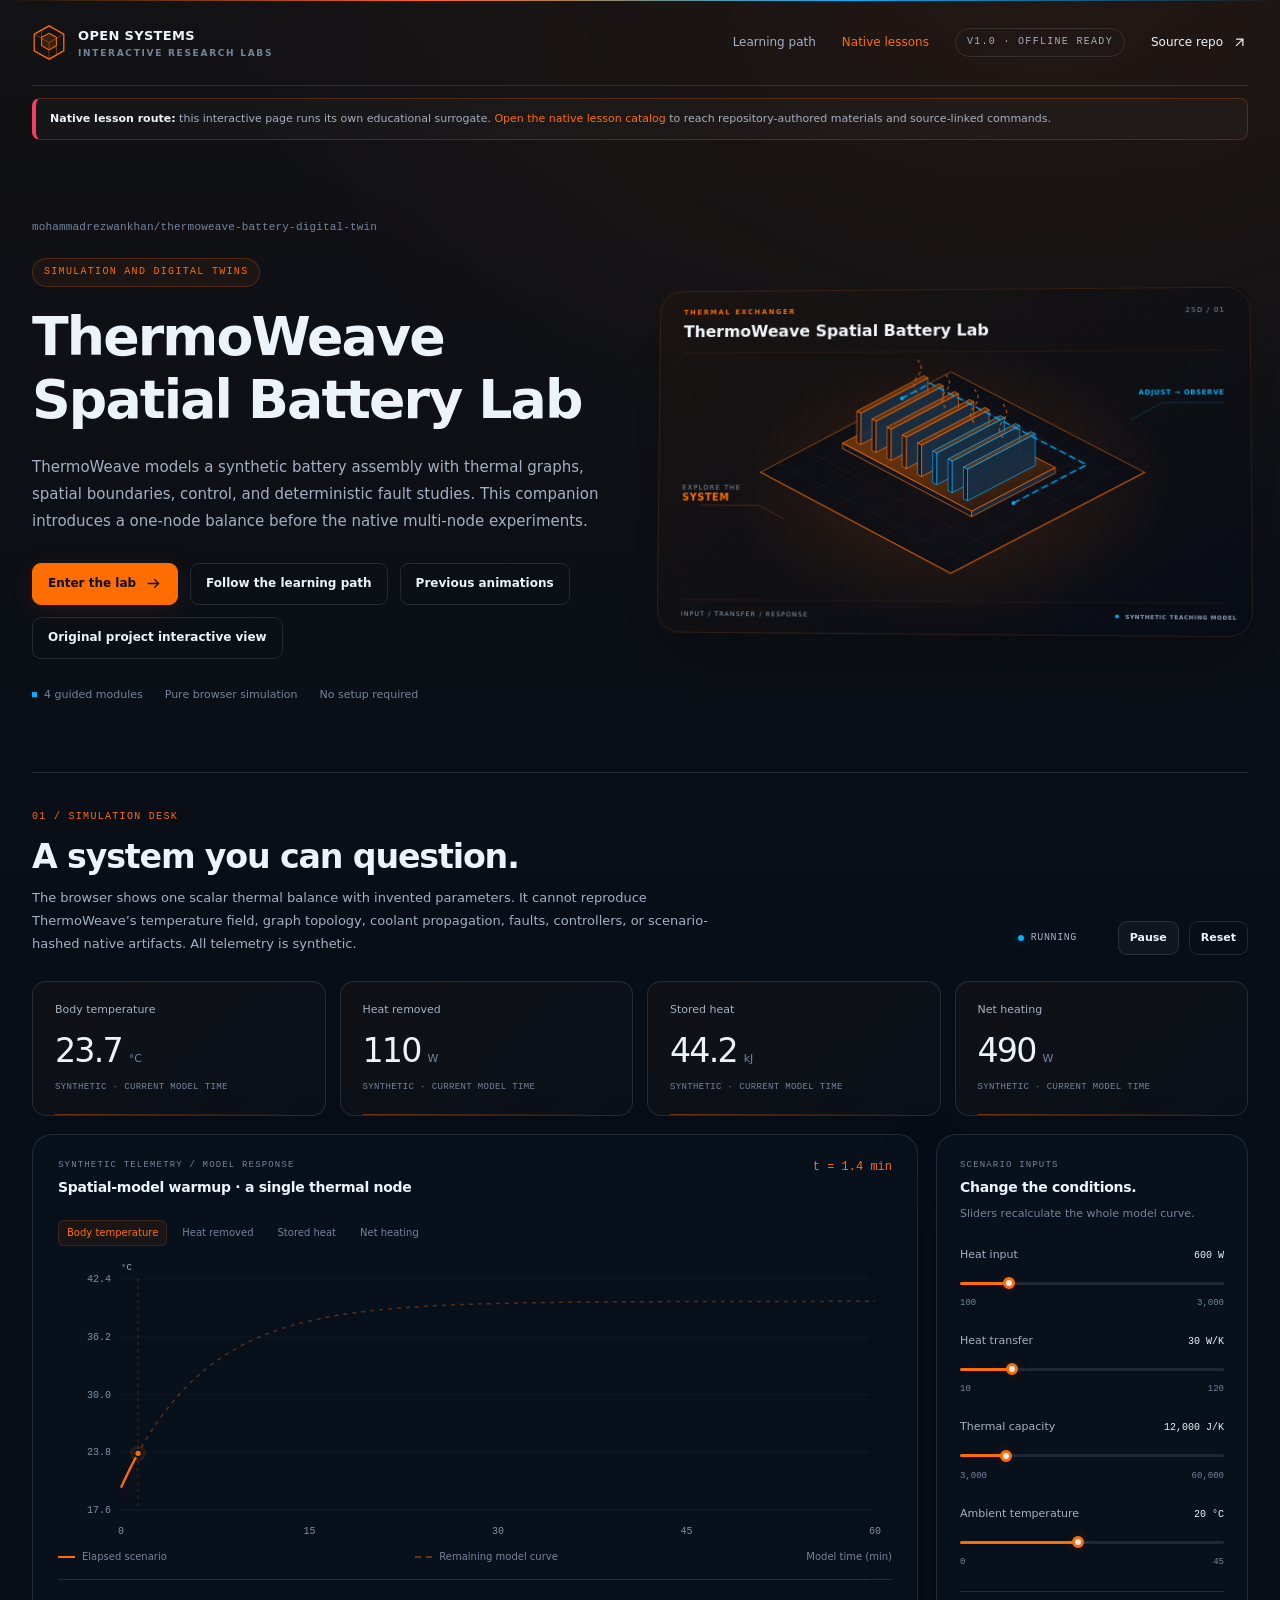
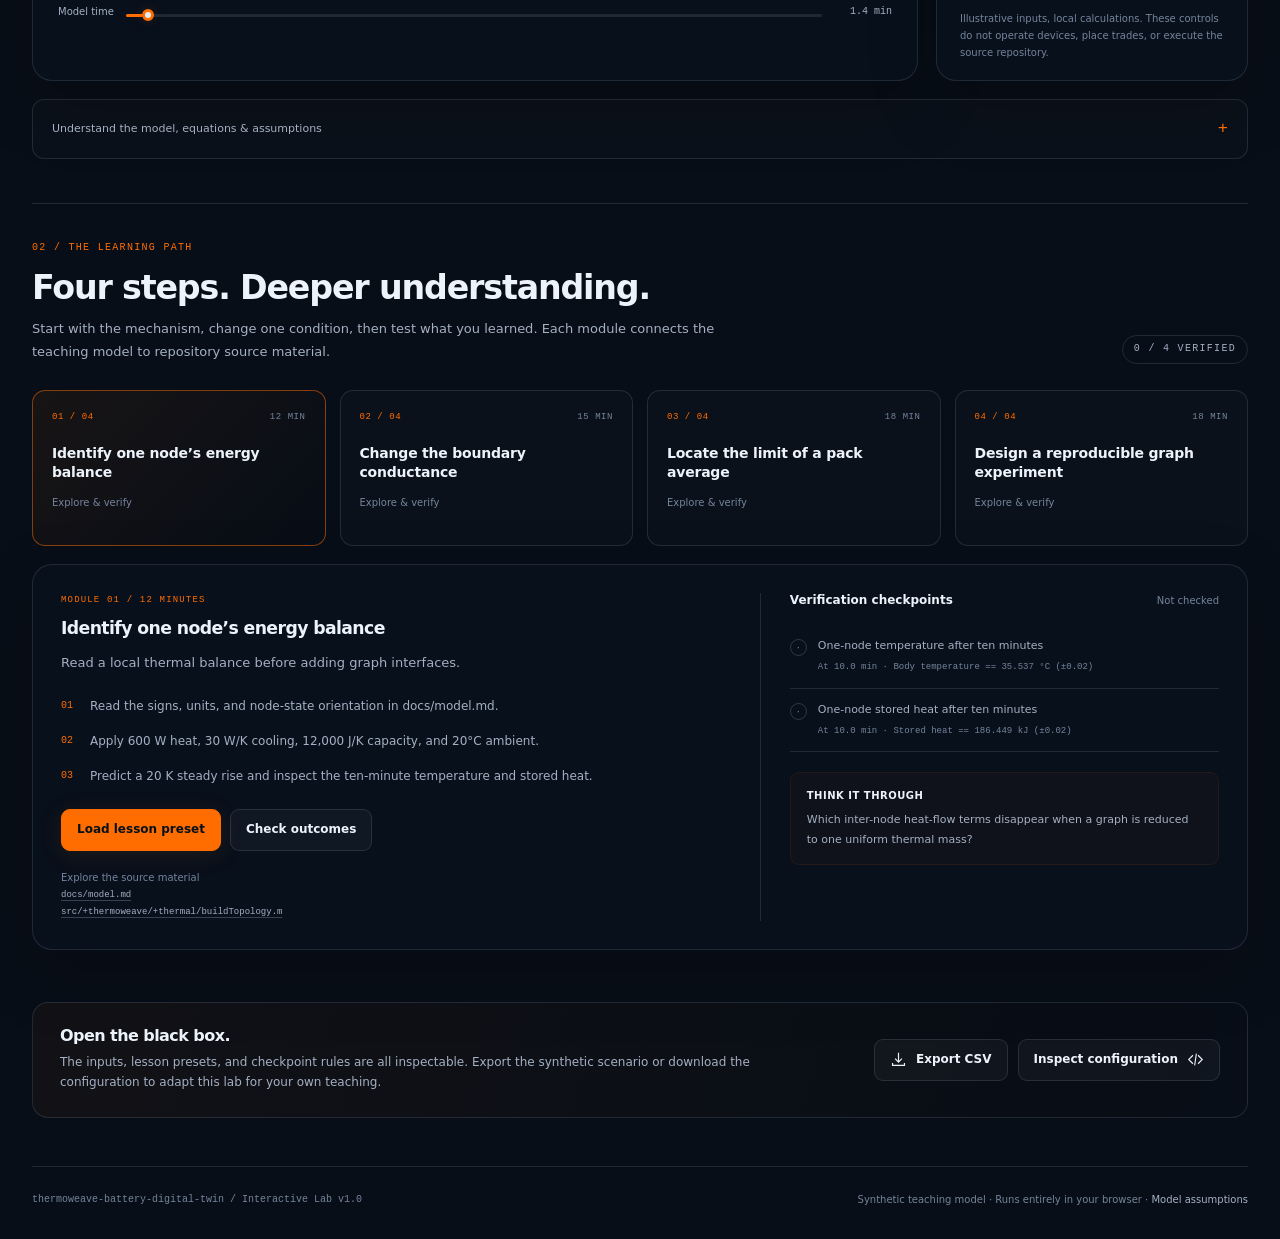
==== commit fd910e2c: "feat(docs): restore previous animations alongside current labs" ====
--- a/docs/index.html
+++ b/docs/index.html
@@ -1,5 +1,5 @@
 <!doctype html>
-<html data-flagship-build="213ed305362c328d04c9cebe3a0ed5bfe6956ade9ba5adab0d09b203323ba6cd" lang="en" data-flagship-repo="mohammadrezwankhan/thermoweave-battery-digital-twin" data-flagship-version="1.0">
+<html data-flagship-build="57cb43041a473716fcb99bc450cab39dbc68e652a27a3af5cb0439c168392d79" lang="en" data-flagship-repo="mohammadrezwankhan/thermoweave-battery-digital-twin" data-flagship-version="1.0">
 <head>
 <meta charset="utf-8">
 <meta name="viewport" content="width=device-width,initial-scale=1">
@@ -27,7 +27,7 @@
 </header>
 <aside class="native-surface-note" role="note"><strong>Native lesson route:</strong> this interactive page runs its own educational surrogate. <a href="native-lessons.html">Open the native lesson catalog</a> to reach repository-authored materials and source-linked commands.</aside><main id="top">
 <section class="hero" aria-labelledby="hero-title">
-<div class="hero-copy"><p class="repo-path" id="repo-path"></p><span class="tag accent" id="domain-tag">INTERACTIVE ENGINEERING LAB</span><h1 class="hero-title" id="hero-title">Explore the system.</h1><p class="hero-summary" id="hero-summary"></p><div class="hero-actions"><a class="btn primary" href="#simulation">Enter the lab <svg viewBox="0 0 20 20" fill="none" aria-hidden="true"><path d="M3 10h13m-5-5 5 5-5 5" stroke="currentColor" stroke-width="1.5"/></svg></a><a class="btn quiet" href="#lessons">Follow the learning path</a></div><div class="hero-notes"><span><i class="mini-square" aria-hidden="true"></i><span id="hero-module-count">4 guided modules</span></span><span>Pure browser simulation</span><span>No setup required</span></div></div>
+<div class="hero-copy"><p class="repo-path" id="repo-path"></p><span class="tag accent" id="domain-tag">INTERACTIVE ENGINEERING LAB</span><h1 class="hero-title" id="hero-title">Explore the system.</h1><p class="hero-summary" id="hero-summary"></p><div class="hero-actions"><a class="btn primary" href="#simulation">Enter the lab <svg viewBox="0 0 20 20" fill="none" aria-hidden="true"><path d="M3 10h13m-5-5 5 5-5 5" stroke="currentColor" stroke-width="1.5"/></svg></a><a class="btn quiet" href="#lessons">Follow the learning path</a><a class="btn quiet previous-animations-link" href="animations/">Previous animations</a></div><div class="hero-notes"><span><i class="mini-square" aria-hidden="true"></i><span id="hero-module-count">4 guided modules</span></span><span>Pure browser simulation</span><span>No setup required</span></div></div>
 <div class="hero-art"><svg xmlns="http://www.w3.org/2000/svg" width="960" height="560" viewBox="0 0 960 560" role="img" aria-labelledby="h-thermoweave-battery-digital-twin-title h-thermoweave-battery-digital-twin-desc">
 <title id="h-thermoweave-battery-digital-twin-title">ThermoWeave Spatial Battery Lab — 2.5D teaching laboratory</title>
 <desc id="h-thermoweave-battery-digital-twin-desc">An isometric vector illustration of thermal exchanger. Decorative animation only; all dashboard telemetry is synthetic.</desc>
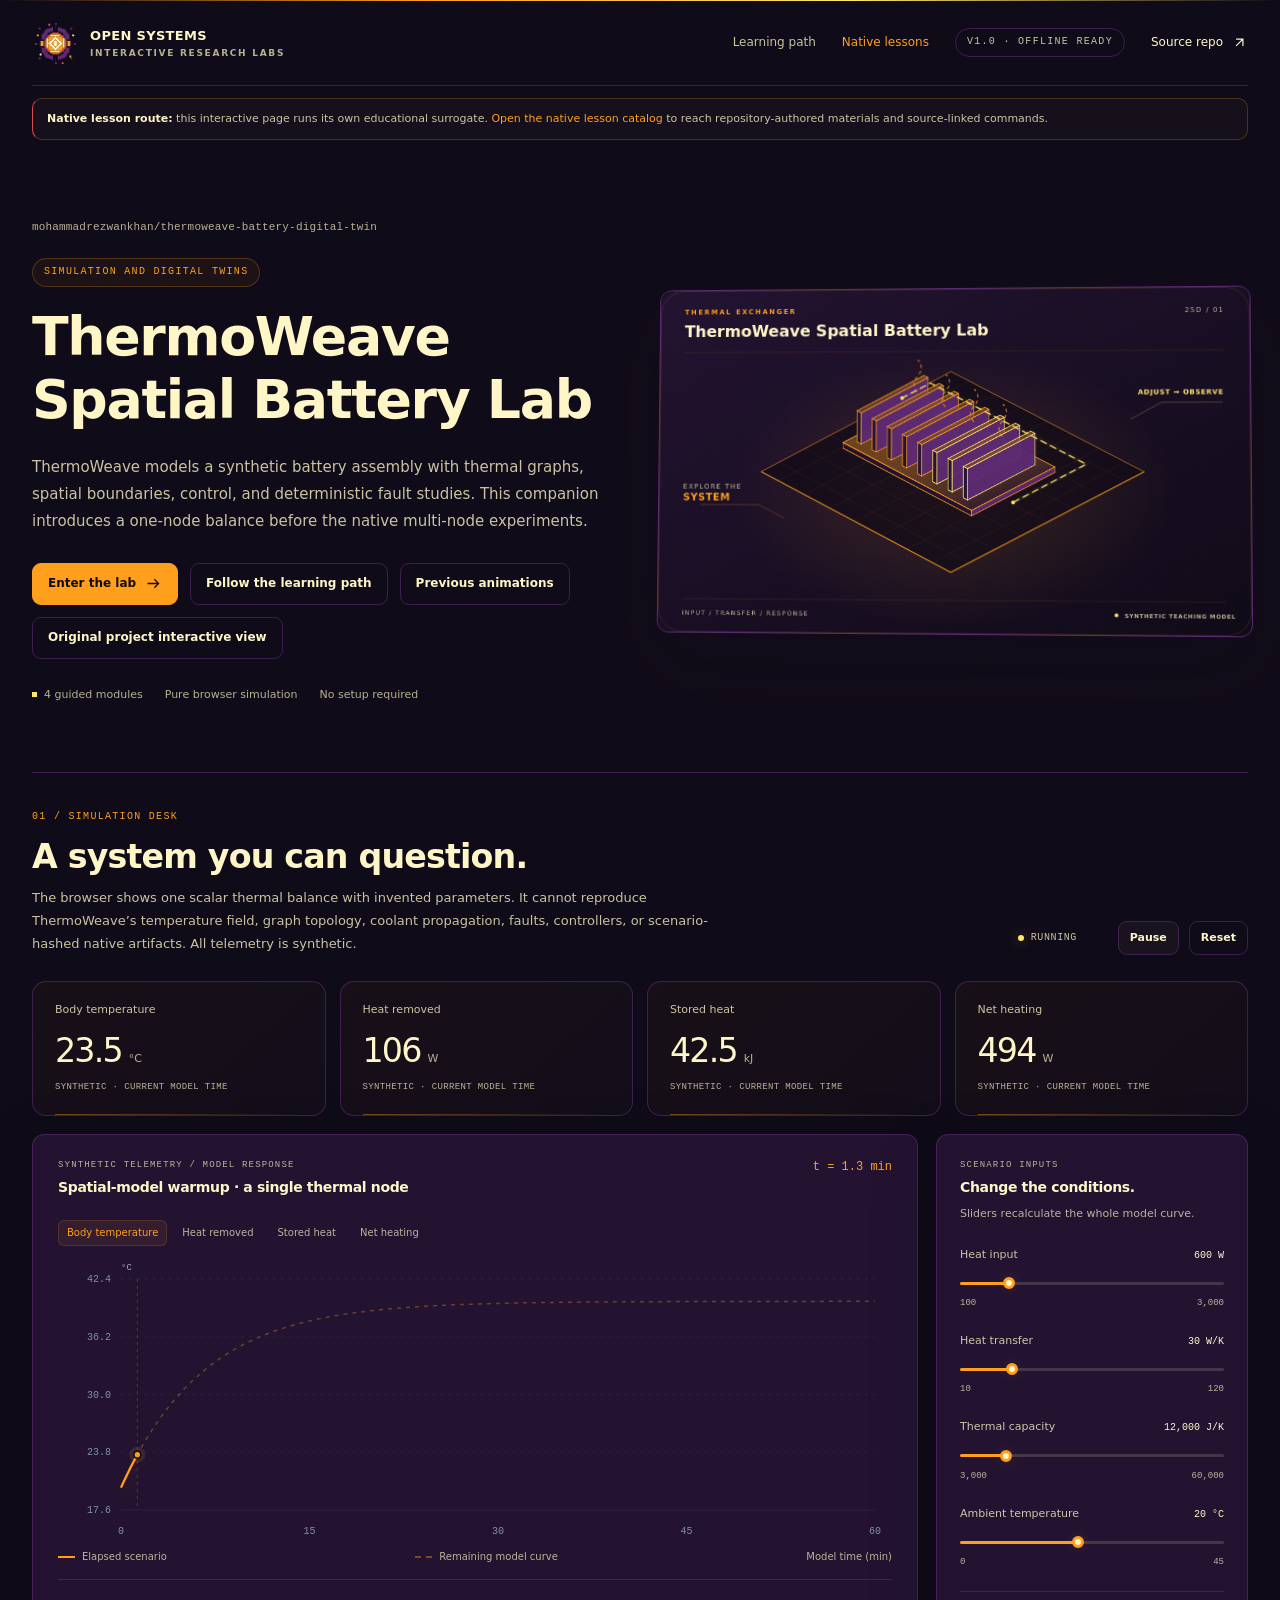
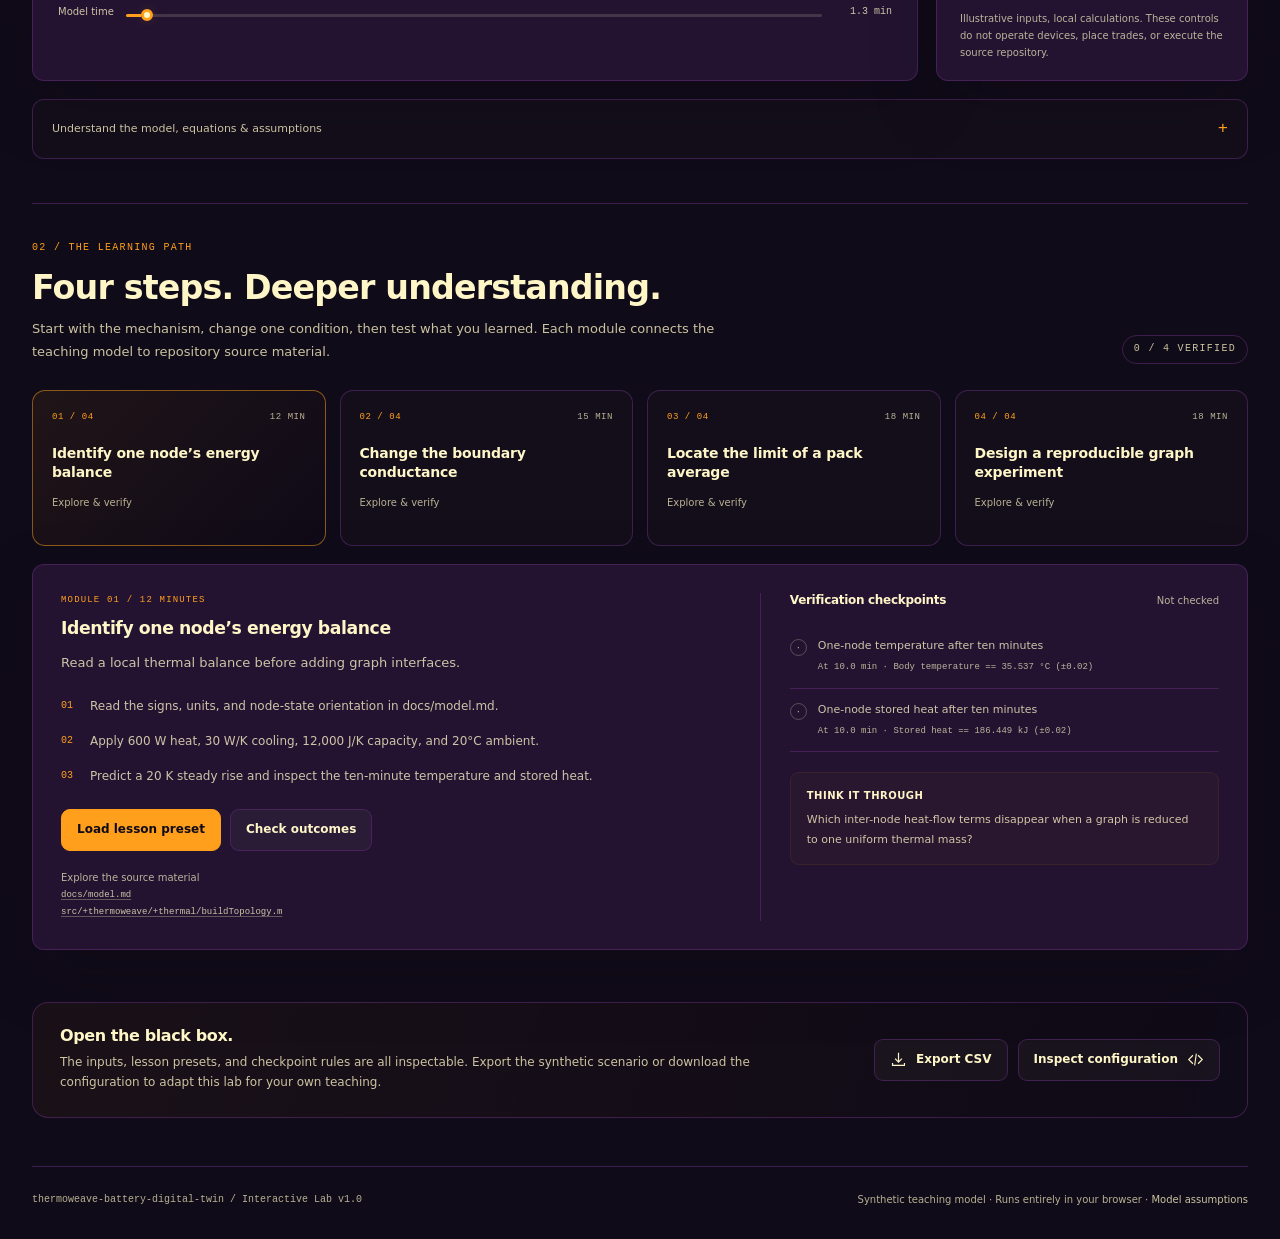
==== commit 8d966c80: "style: align learning surfaces with canonical avatar identity" ====
--- a/docs/index.html
+++ b/docs/index.html
@@ -1,5 +1,5 @@
 <!doctype html>
-<html data-flagship-build="57cb43041a473716fcb99bc450cab39dbc68e652a27a3af5cb0439c168392d79" lang="en" data-flagship-repo="mohammadrezwankhan/thermoweave-battery-digital-twin" data-flagship-version="1.0">
+<html data-avatar-brand="dashboard" data-flagship-build="57cb43041a473716fcb99bc450cab39dbc68e652a27a3af5cb0439c168392d79" lang="en" data-flagship-repo="mohammadrezwankhan/thermoweave-battery-digital-twin" data-flagship-version="1.0">
 <head>
 <meta charset="utf-8">
 <meta name="viewport" content="width=device-width,initial-scale=1">
@@ -7,22 +7,23 @@
 <meta name="description" content="Review graph-based battery electrothermal dynamics, cooling assumptions and reproducible evidence in MATLAB experiments.">
 <title>ThermoWeave Spatial Battery Lab · Interactive learning lab</title>
 <style>
-:root{--primary:#00E5FF;--secondary:#00E676;--surface:#0A192F;--glow:rgba(0,229,255,.35);--p-rgb:0,229,255;--s-rgb:0,230,118;--ink:#EDF3FB;--muted:#A4B0C3;--faint:#74849C;--border:rgba(179,201,224,.14);--card:rgba(10,18,30,.76);--radius:20px;--shadow:0 24px 70px rgba(0,0,0,.18);font-family:Inter,ui-sans-serif,system-ui,-apple-system,BlinkMacSystemFont,"Segoe UI",sans-serif;color:var(--ink);background:#080E17;font-synthesis:none}
-*{box-sizing:border-box}html{scroll-behavior:smooth;scroll-padding-top:24px}body{margin:0;background:radial-gradient(ellipse 65% 550px at 82% 0,rgba(var(--p-rgb),.065),transparent),linear-gradient(180deg,var(--surface) -600px,#080E17 900px);font-size:14px;line-height:1.65}body:before{content:"";position:absolute;inset:0 0 auto;height:1px;background:linear-gradient(90deg,transparent,var(--primary),var(--secondary),transparent)}button,input,select{font:inherit}button,a,input,summary{touch-action:manipulation}button{cursor:pointer}a{color:var(--primary);text-decoration:none}a:hover{text-decoration:underline}button:focus-visible,a:focus-visible,summary:focus-visible,input:focus-visible{outline:2px solid var(--primary);outline-offset:4px}button:disabled{cursor:default;opacity:.45}::selection{background:rgba(var(--p-rgb),.28)}h1,h2,h3,p{margin:0}h1,h2,h3{line-height:1.17;letter-spacing:-.035em}h1{font-size:clamp(2.25rem,4.2vw,4rem);font-weight:640;max-width:730px;text-wrap:balance}h2{font-size:clamp(1.6rem,2.6vw,2.25rem);font-weight:580}h3{font-size:1.08rem;font-weight:600}button svg,a svg{width:17px;height:17px;flex:none}svg{overflow:visible}.shell{width:min(1320px,calc(100% - 64px));margin:auto}.topbar{min-height:86px;display:flex;align-items:center;justify-content:space-between;gap:24px;border-bottom:1px solid var(--border)}.brand{display:flex;align-items:center;gap:12px;color:var(--ink);letter-spacing:.025em;font-weight:650;font-size:13px;white-space:nowrap}.brand:hover{text-decoration:none}.brand-icon{width:34px;height:37px;color:var(--primary)}.brand small{display:block;color:var(--faint);font-size:9px;letter-spacing:.19em;font-weight:600;line-height:1.4}.topnav{display:flex;gap:26px;align-items:center;font-size:12px}.topnav a{color:var(--muted)}.topnav .source-link{color:var(--ink);display:flex;align-items:center;gap:8px}.tag,.eyebrow{font-family:ui-monospace,SFMono-Regular,Consolas,monospace;font-size:10px;letter-spacing:.13em;text-transform:uppercase}.tag{border:1px solid var(--border);border-radius:999px;padding:5px 11px;color:var(--muted);display:inline-flex;gap:7px;align-items:center;white-space:nowrap}.tag.accent{color:var(--primary);border-color:rgba(var(--p-rgb),.23);background:rgba(var(--p-rgb),.055)}.hero{display:grid;grid-template-columns:1fr 1.02fr;align-items:center;gap:40px;padding:66px 0 56px}.hero-copy{padding:12px 0}.repo-path{font-family:ui-monospace,SFMono-Regular,Consolas,monospace;color:var(--faint);font-size:11px;letter-spacing:.015em;overflow-wrap:anywhere;margin-bottom:22px}.hero-title{margin-top:19px}.hero-summary{font-size:15px;line-height:1.8;color:var(--muted);max-width:600px;margin-top:22px}.hero-actions{display:flex;gap:12px;flex-wrap:wrap;margin-top:28px}.btn{display:inline-flex;align-items:center;justify-content:center;gap:9px;min-height:42px;border:1px solid var(--border);border-radius:9px;padding:9px 15px;font-size:12px;font-weight:600;color:var(--ink);background:rgba(255,255,255,.035);transition:background .16s,border-color .16s,transform .16s;text-align:center}.btn:hover{background:rgba(255,255,255,.075);text-decoration:none;border-color:rgba(179,201,224,.28)}.btn.primary{color:#061019;background:var(--primary);border-color:var(--primary);box-shadow:0 4px 24px rgba(var(--p-rgb),.10)}.btn.primary:hover{filter:brightness(1.08)}.btn.quiet{background:transparent}.btn.compact{min-height:34px;padding:6px 11px;font-size:11px}.btn.icon{padding:8px;min-width:36px}.hero-notes{margin-top:27px;display:flex;gap:22px;align-items:center;font-size:11px;color:var(--faint)}.hero-notes span{display:flex;align-items:center;gap:7px}.mini-square{width:5px;height:5px;background:var(--secondary);display:inline-block}.hero-art{position:relative;min-width:0;transform:perspective(1100px) rotateY(-3deg) rotateX(2deg);transform-origin:center;filter:drop-shadow(0 30px 34px rgba(0,0,0,.23))}.hero-art:after{content:"";position:absolute;inset:0;border-radius:24px;border:1px solid rgba(var(--p-rgb),.14);pointer-events:none}.hero-art>svg{display:block;width:100%;height:auto;border-radius:24px}.section{padding:36px 0 44px;border-top:1px solid var(--border)}.section-heading{display:flex;align-items:flex-end;justify-content:space-between;gap:24px;margin-bottom:26px}.eyebrow{color:var(--primary);margin-bottom:13px}.section-description{font-size:13px;color:var(--muted);margin-top:10px;max-width:690px;line-height:1.75}.section-controls{display:flex;align-items:center;gap:10px;flex:none}.run-status{font-family:ui-monospace,SFMono-Regular,Consolas,monospace;font-size:10px;letter-spacing:.06em;color:var(--muted);display:flex;align-items:center;gap:7px;min-width:90px}.run-status .dot{width:6px;height:6px;border-radius:50%;background:var(--secondary);box-shadow:0 0 13px rgba(var(--s-rgb),.4)}.run-status.paused .dot{background:var(--faint);box-shadow:none}.metric-grid{display:grid;grid-template-columns:repeat(4,minmax(0,1fr));gap:14px;margin-bottom:18px}.metric-card{border:1px solid var(--border);border-radius:14px;background:linear-gradient(140deg,rgba(var(--p-rgb),.035),rgba(255,255,255,.014));padding:20px 22px;min-width:0;position:relative;overflow:hidden}.metric-card:before{content:"";position:absolute;left:22px;right:22px;bottom:0;height:1px;background:linear-gradient(90deg,var(--primary),transparent);opacity:.4}.metric-label{font-size:11px;color:var(--muted);white-space:normal;line-height:1.4;min-height:16px}.metric-reading{display:flex;align-items:baseline;gap:7px;margin-top:11px;white-space:nowrap;font-variant-numeric:tabular-nums}.metric-value{font-size:clamp(1.7rem,2.6vw,2.35rem);font-weight:540;line-height:1.3;letter-spacing:-.055em}.metric-unit{color:var(--faint);font-size:11px}.metric-caption{font-family:ui-monospace,SFMono-Regular,Consolas,monospace;font-size:9px;color:var(--faint);margin-top:7px;letter-spacing:.04em}.workbench{display:grid;grid-template-columns:minmax(0,1fr) 312px;gap:18px}.panel{border:1px solid var(--border);border-radius:var(--radius);background:var(--card);box-shadow:var(--shadow);min-width:0}.chart-panel{padding:23px 25px 18px;overflow:hidden}.panel-topline{display:flex;align-items:flex-start;justify-content:space-between;gap:20px}.panel-kicker{color:var(--faint);font-family:ui-monospace,SFMono-Regular,Consolas,monospace;font-size:9px;letter-spacing:.13em;text-transform:uppercase;margin-bottom:6px}.panel-title{font-size:14px;font-weight:600;letter-spacing:-.02em;line-height:1.4}.chart-time{font-family:ui-monospace,SFMono-Regular,Consolas,monospace;font-size:12px;color:var(--primary);white-space:nowrap}.chart-tabs{display:flex;gap:6px;flex-wrap:wrap;margin-top:22px}.chart-tab{border:1px solid transparent;background:transparent;color:var(--faint);border-radius:6px;padding:5px 8px;font-size:10px;line-height:1.4}.chart-tab:hover{color:var(--ink);background:rgba(255,255,255,.04)}.chart-tab[aria-pressed=true]{background:rgba(var(--p-rgb),.075);color:var(--primary);border-color:rgba(var(--p-rgb),.16)}.canvas-wrap{position:relative;width:100%;height:285px;margin-top:14px}canvas{display:block;width:100%;height:100%}.chart-legend{display:flex;justify-content:space-between;align-items:center;gap:15px;color:var(--faint);font-size:10px;padding:4px 0 14px;border-bottom:1px solid var(--border)}.chart-legend span{display:flex;align-items:center;gap:7px}.legend-line{display:inline-block;width:17px;height:2px;background:var(--primary)}.legend-line.future{height:0;background:none;border-top:2px dashed rgba(var(--p-rgb),.4)}.time-control{display:flex;align-items:center;gap:12px;margin-top:15px}.time-control label{font-size:10px;color:var(--muted);white-space:nowrap}.time-control input{flex:1;min-width:0}.time-control output{font-family:ui-monospace,SFMono-Regular,Consolas,monospace;color:var(--muted);font-size:10px;min-width:58px;text-align:right}.controls-panel{padding:23px 23px 19px}.panel-subtitle{font-size:11px;color:var(--faint);margin-top:7px;line-height:1.6}.sliders{margin-top:24px}.slider-item{margin-top:22px}.slider-item:first-child{margin-top:0}.slider-label{display:flex;align-items:baseline;justify-content:space-between;gap:8px;font-size:11px;color:var(--muted);line-height:1.5}.slider-label output{font-family:ui-monospace,SFMono-Regular,Consolas,monospace;color:var(--ink);font-size:10px;white-space:nowrap}.slider-range{display:flex;justify-content:space-between;font-family:ui-monospace,SFMono-Regular,Consolas,monospace;font-size:9px;color:var(--faint);margin-top:1px}input[type=range]{appearance:none;-webkit-appearance:none;display:block;width:100%;height:22px;margin:9px 0 2px;background:transparent;cursor:pointer}input[type=range]::-webkit-slider-runnable-track{height:3px;border-radius:8px;background:linear-gradient(90deg,var(--primary) 0,var(--primary) var(--fill,50%),rgba(155,177,205,.15) var(--fill,50%))}input[type=range]::-moz-range-track{height:3px;border-radius:8px;background:rgba(155,177,205,.15)}input[type=range]::-moz-range-progress{height:3px;background:var(--primary)}input[type=range]::-webkit-slider-thumb{appearance:none;-webkit-appearance:none;width:12px;height:12px;background:#DDECF7;border:3px solid var(--primary);border-radius:50%;margin-top:-4.5px;box-shadow:0 0 12px rgba(var(--p-rgb),.15)}input[type=range]::-moz-range-thumb{width:7px;height:7px;background:#DDECF7;border:3px solid var(--primary);border-radius:50%}.controls-note{padding-top:18px;margin-top:21px;border-top:1px solid var(--border);color:var(--faint);font-size:10px;line-height:1.7}.method{margin-top:18px;border:1px solid var(--border);border-radius:12px;background:rgba(255,255,255,.014)}.method summary{cursor:pointer;display:flex;align-items:center;justify-content:space-between;gap:18px;padding:15px 19px;color:var(--muted);font-size:11px;list-style:none}.method summary::-webkit-details-marker{display:none}.method summary:after{content:"+";font-family:ui-monospace,monospace;color:var(--primary);font-size:17px}.method[open] summary:after{content:"−"}.method-body{padding:3px 21px 20px}.equation{font-family:ui-monospace,SFMono-Regular,Consolas,monospace;font-size:11px;color:var(--primary);line-height:1.9;white-space:pre-wrap;overflow-wrap:anywhere;padding:14px 16px;border-radius:9px;background:rgba(var(--p-rgb),.035);margin:0 0 14px}.method-body ul{padding-left:18px;margin:0;color:var(--muted);font-size:11px;line-height:1.8}.method-body li+li{margin-top:4px}.module-grid{display:grid;grid-template-columns:repeat(4,minmax(0,1fr));gap:14px;margin-bottom:18px}.module-button{display:flex;flex-direction:column;text-align:left;border:1px solid var(--border);border-radius:13px;background:rgba(255,255,255,.015);padding:19px;min-height:156px;color:var(--ink);width:100%;position:relative;transition:border-color .2s,background .2s}.module-button:hover{border-color:rgba(var(--p-rgb),.35);background:rgba(var(--p-rgb),.025)}.module-button[aria-selected=true]{border-color:rgba(var(--p-rgb),.5);background:linear-gradient(135deg,rgba(var(--p-rgb),.065),transparent)}.module-meta{font-family:ui-monospace,SFMono-Regular,Consolas,monospace;display:flex;align-items:center;justify-content:space-between;gap:8px;font-size:9px;color:var(--faint);letter-spacing:.06em;width:100%;margin-bottom:19px}.module-index{color:var(--primary)}.module-title{font-size:14px;font-weight:570;line-height:1.4;letter-spacing:-.015em;overflow-wrap:anywhere}.module-state{font-size:10px;color:var(--faint);margin-top:12px}.module-state.completed{color:var(--secondary)}.lesson-panel{padding:28px;display:grid;grid-template-columns:minmax(0,1.18fr) minmax(280px,.82fr);gap:38px}.lesson-eyebrow{font-family:ui-monospace,SFMono-Regular,Consolas,monospace;color:var(--primary);font-size:9px;letter-spacing:.13em;text-transform:uppercase;margin-bottom:10px}.lesson-objective{font-size:13px;color:var(--muted);line-height:1.8;margin-top:13px}.lesson-steps{list-style:none;counter-reset:steps;padding:0;margin:22px 0}.lesson-steps li{counter-increment:steps;position:relative;padding-left:29px;color:var(--muted);font-size:12px;line-height:1.8;margin-top:13px}.lesson-steps li:before{content:counter(steps,decimal-leading-zero);position:absolute;left:0;top:1px;color:var(--primary);font-family:ui-monospace,monospace;font-size:10px}.lesson-actions{display:flex;flex-wrap:wrap;gap:9px;margin-top:21px}.check-area{border-left:1px solid var(--border);padding-left:29px;min-width:0}.checks-heading{display:flex;justify-content:space-between;gap:10px;align-items:baseline}.checks-heading h3{font-size:12px;letter-spacing:0}.check-status{color:var(--faint);font-size:10px}.checks{margin-top:16px}.check-row{padding:12px 0;border-bottom:1px solid var(--border)}.check-top{display:flex;gap:11px;align-items:flex-start;font-size:11px;color:var(--muted);line-height:1.65}.check-icon{width:17px;height:17px;flex:none;border:1px solid rgba(150,175,201,.25);border-radius:50%;font-size:10px;text-align:center;line-height:15px;color:var(--faint);margin-top:2px}.check-row.pass .check-icon{border-color:rgba(var(--s-rgb),.4);color:var(--secondary);background:rgba(var(--s-rgb),.07)}.check-row.fail .check-icon{border-color:rgba(255,181,101,.4);color:#FFBF85}.check-value{font-family:ui-monospace,SFMono-Regular,Consolas,monospace;font-size:9px;color:var(--faint);padding-left:28px;margin-top:4px;line-height:1.7;overflow-wrap:anywhere}.check-row.pass .check-value{color:var(--secondary)}.check-row.fail .check-value{color:#FFBF85}.reflection{font-size:11px;line-height:1.8;color:var(--muted);padding:14px 16px;border-radius:9px;background:rgba(var(--p-rgb),.03);border:1px solid rgba(var(--p-rgb),.08);margin-top:20px}.reflection strong{display:block;color:var(--ink);font-size:10px;letter-spacing:.05em;margin-bottom:5px;text-transform:uppercase;font-weight:600}.lesson-sources{margin-top:17px;font-size:10px;color:var(--faint);line-height:1.9;overflow-wrap:anywhere}.lesson-sources a{display:block;color:var(--muted);font-family:ui-monospace,SFMono-Regular,Consolas,monospace;font-size:9px;text-decoration:underline;text-decoration-color:rgba(160,180,206,.3);text-underline-offset:3px}.about-strip{display:flex;align-items:center;justify-content:space-between;gap:30px;border:1px solid var(--border);border-radius:16px;padding:24px 27px;background:linear-gradient(105deg,rgba(var(--p-rgb),.045),transparent);margin:8px 0 48px}.about-strip h3{font-size:16px;font-weight:550}.about-strip p{font-size:12px;color:var(--muted);margin-top:7px;max-width:760px}.about-actions{display:flex;gap:10px;flex:none}.footer{display:flex;justify-content:space-between;gap:20px;align-items:center;border-top:1px solid var(--border);padding:25px 0 31px;font-size:10px;color:var(--faint)}.footer span:first-child{font-family:ui-monospace,SFMono-Regular,Consolas,monospace}.footer a{color:var(--muted)}.toast{position:fixed;left:50%;bottom:23px;transform:translateX(-50%) translateY(14px);border:1px solid rgba(var(--p-rgb),.25);background:#122031;box-shadow:0 15px 50px rgba(0,0,0,.4);padding:11px 17px;border-radius:10px;color:var(--ink);font-size:12px;opacity:0;pointer-events:none;max-width:min(90vw,600px);width:max-content;z-index:10;transition:opacity .2s,transform .2s}.toast.visible{opacity:1;transform:translateX(-50%) translateY(0)}.drawer{position:fixed;inset:0 0 0 auto;margin:0;height:100dvh;max-height:100dvh;width:min(650px,100%);max-width:100%;border:0;border-left:1px solid var(--border);padding:0;background:#0C1421;color:var(--ink);box-shadow:-25px 0 100px rgba(0,0,0,.4)}.drawer::backdrop{background:rgba(2,6,12,.75);backdrop-filter:blur(5px)}.drawer-layout{display:flex;flex-direction:column;height:100%;min-height:0}.drawer-header{padding:25px 27px 20px;border-bottom:1px solid var(--border);flex:none}.drawer-header-row{display:flex;justify-content:space-between;align-items:flex-start;gap:20px}.drawer h2{font-size:24px}.drawer-intro{font-size:12px;color:var(--muted);line-height:1.8;margin-top:13px}.drawer-toolbar{display:flex;gap:9px;flex-wrap:wrap;margin-top:18px}.drawer-body{padding:22px 27px;overflow:auto;min-height:0}.config-meta{display:grid;grid-template-columns:1fr 1fr;gap:12px;margin-bottom:18px}.config-meta div{padding:12px;background:rgba(255,255,255,.025);border:1px solid var(--border);border-radius:9px;font-size:11px;color:var(--muted);overflow-wrap:anywhere}.config-meta strong{display:block;font-family:ui-monospace,monospace;font-size:9px;color:var(--faint);letter-spacing:.1em;font-weight:500;text-transform:uppercase;margin-bottom:4px}.code-label{font-family:ui-monospace,monospace;font-size:10px;color:var(--primary);margin:20px 0 11px}.config-code{font-family:ui-monospace,SFMono-Regular,Consolas,monospace;font-size:10px;line-height:1.8;margin:0;padding:17px;background:#080E17;border:1px solid var(--border);border-radius:10px;white-space:pre;overflow:auto;tab-size:2;max-width:100%;color:#B8CCDF}.drawer-footer{border-top:1px solid var(--border);font-size:10px;color:var(--faint);padding:14px 27px;flex:none}.visually-hidden{position:absolute!important;width:1px;height:1px;padding:0;margin:-1px;overflow:hidden;clip:rect(0,0,0,0);white-space:nowrap;border:0}.skip-link{position:absolute;left:20px;top:-100px;background:var(--primary);color:#071019;border-radius:6px;padding:10px 18px;z-index:99}.skip-link:focus{top:12px}.error-banner{border:1px solid #ECA777;border-radius:12px;background:#231910;color:#FFE2C8;padding:20px;margin:30px auto}.hidden{display:none!important}
+:root{--primary:#ff9f1c;--secondary:#ffe66d;--surface:#100b18;--glow:rgba(255,159,28,.35);--p-rgb:0,229,255;--s-rgb:0,230,118;--ink:#fff6c8;--muted:#fff6c8;--faint:#fff6c8b8;--border:rgba(255,246,200,.14);--card:rgba(16,11,24,.76);--radius:20px;--shadow:0 24px 70px rgba(16,11,24,.18);font-family:Inter,ui-sans-serif,system-ui,-apple-system,BlinkMacSystemFont,"Segoe UI",sans-serif;color:var(--ink);background:#100b18;font-synthesis:none}
+*{box-sizing:border-box}html{scroll-behavior:smooth;scroll-padding-top:24px}body{margin:0;background:radial-gradient(ellipse 65% 550px at 82% 0,rgba(var(--p-rgb),.065),transparent),linear-gradient(180deg,var(--surface) -600px,#100b18 900px);font-size:14px;line-height:1.65}body:before{content:"";position:absolute;inset:0 0 auto;height:1px;background:linear-gradient(90deg,transparent,var(--primary),var(--secondary),transparent)}button,input,select{font:inherit}button,a,input,summary{touch-action:manipulation}button{cursor:pointer}a{color:var(--primary);text-decoration:none}a:hover{text-decoration:underline}button:focus-visible,a:focus-visible,summary:focus-visible,input:focus-visible{outline:2px solid var(--primary);outline-offset:4px}button:disabled{cursor:default;opacity:.45}::selection{background:rgba(var(--p-rgb),.28)}h1,h2,h3,p{margin:0}h1,h2,h3{line-height:1.17;letter-spacing:-.035em}h1{font-size:clamp(2.25rem,4.2vw,4rem);font-weight:640;max-width:730px;text-wrap:balance}h2{font-size:clamp(1.6rem,2.6vw,2.25rem);font-weight:580}h3{font-size:1.08rem;font-weight:600}button svg,a svg{width:17px;height:17px;flex:none}svg{overflow:visible}.shell{width:min(1320px,calc(100% - 64px));margin:auto}.topbar{min-height:86px;display:flex;align-items:center;justify-content:space-between;gap:24px;border-bottom:1px solid var(--border)}.brand{display:flex;align-items:center;gap:12px;color:var(--ink);letter-spacing:.025em;font-weight:650;font-size:13px;white-space:nowrap}.brand:hover{text-decoration:none}.brand-icon{width:34px;height:37px;color:var(--primary)}.brand small{display:block;color:var(--faint);font-size:9px;letter-spacing:.19em;font-weight:600;line-height:1.4}.topnav{display:flex;gap:26px;align-items:center;font-size:12px}.topnav a{color:var(--muted)}.topnav .source-link{color:var(--ink);display:flex;align-items:center;gap:8px}.tag,.eyebrow{font-family:ui-monospace,SFMono-Regular,Consolas,monospace;font-size:10px;letter-spacing:.13em;text-transform:uppercase}.tag{border:1px solid var(--border);border-radius:999px;padding:5px 11px;color:var(--muted);display:inline-flex;gap:7px;align-items:center;white-space:nowrap}.tag.accent{color:var(--primary);border-color:rgba(var(--p-rgb),.23);background:rgba(var(--p-rgb),.055)}.hero{display:grid;grid-template-columns:1fr 1.02fr;align-items:center;gap:40px;padding:66px 0 56px}.hero-copy{padding:12px 0}.repo-path{font-family:ui-monospace,SFMono-Regular,Consolas,monospace;color:var(--faint);font-size:11px;letter-spacing:.015em;overflow-wrap:anywhere;margin-bottom:22px}.hero-title{margin-top:19px}.hero-summary{font-size:15px;line-height:1.8;color:var(--muted);max-width:600px;margin-top:22px}.hero-actions{display:flex;gap:12px;flex-wrap:wrap;margin-top:28px}.btn{display:inline-flex;align-items:center;justify-content:center;gap:9px;min-height:42px;border:1px solid var(--border);border-radius:9px;padding:9px 15px;font-size:12px;font-weight:600;color:var(--ink);background:rgba(255,246,200,.035);transition:background .16s,border-color .16s,transform .16s;text-align:center}.btn:hover{background:rgba(255,246,200,.075);text-decoration:none;border-color:rgba(255,246,200,.28)}.btn.primary{color:#100b18;background:var(--primary);border-color:var(--primary);box-shadow:0 4px 24px rgba(var(--p-rgb),.10)}.btn.primary:hover{filter:brightness(1.08)}.btn.quiet{background:transparent}.btn.compact{min-height:34px;padding:6px 11px;font-size:11px}.btn.icon{padding:8px;min-width:36px}.hero-notes{margin-top:27px;display:flex;gap:22px;align-items:center;font-size:11px;color:var(--faint)}.hero-notes span{display:flex;align-items:center;gap:7px}.mini-square{width:5px;height:5px;background:var(--secondary);display:inline-block}.hero-art{position:relative;min-width:0;transform:perspective(1100px) rotateY(-3deg) rotateX(2deg);transform-origin:center;filter:drop-shadow(0 30px 34px rgba(16,11,24,.23))}.hero-art:after{content:"";position:absolute;inset:0;border-radius:24px;border:1px solid rgba(var(--p-rgb),.14);pointer-events:none}.hero-art>svg{display:block;width:100%;height:auto;border-radius:24px}.section{padding:36px 0 44px;border-top:1px solid var(--border)}.section-heading{display:flex;align-items:flex-end;justify-content:space-between;gap:24px;margin-bottom:26px}.eyebrow{color:var(--primary);margin-bottom:13px}.section-description{font-size:13px;color:var(--muted);margin-top:10px;max-width:690px;line-height:1.75}.section-controls{display:flex;align-items:center;gap:10px;flex:none}.run-status{font-family:ui-monospace,SFMono-Regular,Consolas,monospace;font-size:10px;letter-spacing:.06em;color:var(--muted);display:flex;align-items:center;gap:7px;min-width:90px}.run-status .dot{width:6px;height:6px;border-radius:50%;background:var(--secondary);box-shadow:0 0 13px rgba(var(--s-rgb),.4)}.run-status.paused .dot{background:var(--faint);box-shadow:none}.metric-grid{display:grid;grid-template-columns:repeat(4,minmax(0,1fr));gap:14px;margin-bottom:18px}.metric-card{border:1px solid var(--border);border-radius:14px;background:linear-gradient(140deg,rgba(var(--p-rgb),.035),rgba(255,246,200,.014));padding:20px 22px;min-width:0;position:relative;overflow:hidden}.metric-card:before{content:"";position:absolute;left:22px;right:22px;bottom:0;height:1px;background:linear-gradient(90deg,var(--primary),transparent);opacity:.4}.metric-label{font-size:11px;color:var(--muted);white-space:normal;line-height:1.4;min-height:16px}.metric-reading{display:flex;align-items:baseline;gap:7px;margin-top:11px;white-space:nowrap;font-variant-numeric:tabular-nums}.metric-value{font-size:clamp(1.7rem,2.6vw,2.35rem);font-weight:540;line-height:1.3;letter-spacing:-.055em}.metric-unit{color:var(--faint);font-size:11px}.metric-caption{font-family:ui-monospace,SFMono-Regular,Consolas,monospace;font-size:9px;color:var(--faint);margin-top:7px;letter-spacing:.04em}.workbench{display:grid;grid-template-columns:minmax(0,1fr) 312px;gap:18px}.panel{border:1px solid var(--border);border-radius:var(--radius);background:var(--card);box-shadow:var(--shadow);min-width:0}.chart-panel{padding:23px 25px 18px;overflow:hidden}.panel-topline{display:flex;align-items:flex-start;justify-content:space-between;gap:20px}.panel-kicker{color:var(--faint);font-family:ui-monospace,SFMono-Regular,Consolas,monospace;font-size:9px;letter-spacing:.13em;text-transform:uppercase;margin-bottom:6px}.panel-title{font-size:14px;font-weight:600;letter-spacing:-.02em;line-height:1.4}.chart-time{font-family:ui-monospace,SFMono-Regular,Consolas,monospace;font-size:12px;color:var(--primary);white-space:nowrap}.chart-tabs{display:flex;gap:6px;flex-wrap:wrap;margin-top:22px}.chart-tab{border:1px solid transparent;background:transparent;color:var(--faint);border-radius:6px;padding:5px 8px;font-size:10px;line-height:1.4}.chart-tab:hover{color:var(--ink);background:rgba(255,246,200,.04)}.chart-tab[aria-pressed=true]{background:rgba(var(--p-rgb),.075);color:var(--primary);border-color:rgba(var(--p-rgb),.16)}.canvas-wrap{position:relative;width:100%;height:285px;margin-top:14px}canvas{display:block;width:100%;height:100%}.chart-legend{display:flex;justify-content:space-between;align-items:center;gap:15px;color:var(--faint);font-size:10px;padding:4px 0 14px;border-bottom:1px solid var(--border)}.chart-legend span{display:flex;align-items:center;gap:7px}.legend-line{display:inline-block;width:17px;height:2px;background:var(--primary)}.legend-line.future{height:0;background:none;border-top:2px dashed rgba(var(--p-rgb),.4)}.time-control{display:flex;align-items:center;gap:12px;margin-top:15px}.time-control label{font-size:10px;color:var(--muted);white-space:nowrap}.time-control input{flex:1;min-width:0}.time-control output{font-family:ui-monospace,SFMono-Regular,Consolas,monospace;color:var(--muted);font-size:10px;min-width:58px;text-align:right}.controls-panel{padding:23px 23px 19px}.panel-subtitle{font-size:11px;color:var(--faint);margin-top:7px;line-height:1.6}.sliders{margin-top:24px}.slider-item{margin-top:22px}.slider-item:first-child{margin-top:0}.slider-label{display:flex;align-items:baseline;justify-content:space-between;gap:8px;font-size:11px;color:var(--muted);line-height:1.5}.slider-label output{font-family:ui-monospace,SFMono-Regular,Consolas,monospace;color:var(--ink);font-size:10px;white-space:nowrap}.slider-range{display:flex;justify-content:space-between;font-family:ui-monospace,SFMono-Regular,Consolas,monospace;font-size:9px;color:var(--faint);margin-top:1px}input[type=range]{appearance:none;-webkit-appearance:none;display:block;width:100%;height:22px;margin:9px 0 2px;background:transparent;cursor:pointer}input[type=range]::-webkit-slider-runnable-track{height:3px;border-radius:8px;background:linear-gradient(90deg,var(--primary) 0,var(--primary) var(--fill,50%),rgba(255,246,200,.15) var(--fill,50%))}input[type=range]::-moz-range-track{height:3px;border-radius:8px;background:rgba(255,246,200,.15)}input[type=range]::-moz-range-progress{height:3px;background:var(--primary)}input[type=range]::-webkit-slider-thumb{appearance:none;-webkit-appearance:none;width:12px;height:12px;background:#fff6c8;border:3px solid var(--primary);border-radius:50%;margin-top:-4.5px;box-shadow:0 0 12px rgba(var(--p-rgb),.15)}input[type=range]::-moz-range-thumb{width:7px;height:7px;background:#fff6c8;border:3px solid var(--primary);border-radius:50%}.controls-note{padding-top:18px;margin-top:21px;border-top:1px solid var(--border);color:var(--faint);font-size:10px;line-height:1.7}.method{margin-top:18px;border:1px solid var(--border);border-radius:12px;background:rgba(255,246,200,.014)}.method summary{cursor:pointer;display:flex;align-items:center;justify-content:space-between;gap:18px;padding:15px 19px;color:var(--muted);font-size:11px;list-style:none}.method summary::-webkit-details-marker{display:none}.method summary:after{content:"+";font-family:ui-monospace,monospace;color:var(--primary);font-size:17px}.method[open] summary:after{content:"−"}.method-body{padding:3px 21px 20px}.equation{font-family:ui-monospace,SFMono-Regular,Consolas,monospace;font-size:11px;color:var(--primary);line-height:1.9;white-space:pre-wrap;overflow-wrap:anywhere;padding:14px 16px;border-radius:9px;background:rgba(var(--p-rgb),.035);margin:0 0 14px}.method-body ul{padding-left:18px;margin:0;color:var(--muted);font-size:11px;line-height:1.8}.method-body li+li{margin-top:4px}.module-grid{display:grid;grid-template-columns:repeat(4,minmax(0,1fr));gap:14px;margin-bottom:18px}.module-button{display:flex;flex-direction:column;text-align:left;border:1px solid var(--border);border-radius:13px;background:rgba(255,246,200,.015);padding:19px;min-height:156px;color:var(--ink);width:100%;position:relative;transition:border-color .2s,background .2s}.module-button:hover{border-color:rgba(var(--p-rgb),.35);background:rgba(var(--p-rgb),.025)}.module-button[aria-selected=true]{border-color:rgba(var(--p-rgb),.5);background:linear-gradient(135deg,rgba(var(--p-rgb),.065),transparent)}.module-meta{font-family:ui-monospace,SFMono-Regular,Consolas,monospace;display:flex;align-items:center;justify-content:space-between;gap:8px;font-size:9px;color:var(--faint);letter-spacing:.06em;width:100%;margin-bottom:19px}.module-index{color:var(--primary)}.module-title{font-size:14px;font-weight:570;line-height:1.4;letter-spacing:-.015em;overflow-wrap:anywhere}.module-state{font-size:10px;color:var(--faint);margin-top:12px}.module-state.completed{color:var(--secondary)}.lesson-panel{padding:28px;display:grid;grid-template-columns:minmax(0,1.18fr) minmax(280px,.82fr);gap:38px}.lesson-eyebrow{font-family:ui-monospace,SFMono-Regular,Consolas,monospace;color:var(--primary);font-size:9px;letter-spacing:.13em;text-transform:uppercase;margin-bottom:10px}.lesson-objective{font-size:13px;color:var(--muted);line-height:1.8;margin-top:13px}.lesson-steps{list-style:none;counter-reset:steps;padding:0;margin:22px 0}.lesson-steps li{counter-increment:steps;position:relative;padding-left:29px;color:var(--muted);font-size:12px;line-height:1.8;margin-top:13px}.lesson-steps li:before{content:counter(steps,decimal-leading-zero);position:absolute;left:0;top:1px;color:var(--primary);font-family:ui-monospace,monospace;font-size:10px}.lesson-actions{display:flex;flex-wrap:wrap;gap:9px;margin-top:21px}.check-area{border-left:1px solid var(--border);padding-left:29px;min-width:0}.checks-heading{display:flex;justify-content:space-between;gap:10px;align-items:baseline}.checks-heading h3{font-size:12px;letter-spacing:0}.check-status{color:var(--faint);font-size:10px}.checks{margin-top:16px}.check-row{padding:12px 0;border-bottom:1px solid var(--border)}.check-top{display:flex;gap:11px;align-items:flex-start;font-size:11px;color:var(--muted);line-height:1.65}.check-icon{width:17px;height:17px;flex:none;border:1px solid rgba(255,246,200,.25);border-radius:50%;font-size:10px;text-align:center;line-height:15px;color:var(--faint);margin-top:2px}.check-row.pass .check-icon{border-color:rgba(var(--s-rgb),.4);color:var(--secondary);background:rgba(var(--s-rgb),.07)}.check-row.fail .check-icon{border-color:rgba(255,246,200,.4);color:#fff6c8}.check-value{font-family:ui-monospace,SFMono-Regular,Consolas,monospace;font-size:9px;color:var(--faint);padding-left:28px;margin-top:4px;line-height:1.7;overflow-wrap:anywhere}.check-row.pass .check-value{color:var(--secondary)}.check-row.fail .check-value{color:#fff6c8}.reflection{font-size:11px;line-height:1.8;color:var(--muted);padding:14px 16px;border-radius:9px;background:rgba(var(--p-rgb),.03);border:1px solid rgba(var(--p-rgb),.08);margin-top:20px}.reflection strong{display:block;color:var(--ink);font-size:10px;letter-spacing:.05em;margin-bottom:5px;text-transform:uppercase;font-weight:600}.lesson-sources{margin-top:17px;font-size:10px;color:var(--faint);line-height:1.9;overflow-wrap:anywhere}.lesson-sources a{display:block;color:var(--muted);font-family:ui-monospace,SFMono-Regular,Consolas,monospace;font-size:9px;text-decoration:underline;text-decoration-color:rgba(255,246,200,.3);text-underline-offset:3px}.about-strip{display:flex;align-items:center;justify-content:space-between;gap:30px;border:1px solid var(--border);border-radius:16px;padding:24px 27px;background:linear-gradient(105deg,rgba(var(--p-rgb),.045),transparent);margin:8px 0 48px}.about-strip h3{font-size:16px;font-weight:550}.about-strip p{font-size:12px;color:var(--muted);margin-top:7px;max-width:760px}.about-actions{display:flex;gap:10px;flex:none}.footer{display:flex;justify-content:space-between;gap:20px;align-items:center;border-top:1px solid var(--border);padding:25px 0 31px;font-size:10px;color:var(--faint)}.footer span:first-child{font-family:ui-monospace,SFMono-Regular,Consolas,monospace}.footer a{color:var(--muted)}.toast{position:fixed;left:50%;bottom:23px;transform:translateX(-50%) translateY(14px);border:1px solid rgba(var(--p-rgb),.25);background:#231331;box-shadow:0 15px 50px rgba(16,11,24,.4);padding:11px 17px;border-radius:10px;color:var(--ink);font-size:12px;opacity:0;pointer-events:none;max-width:min(90vw,600px);width:max-content;z-index:10;transition:opacity .2s,transform .2s}.toast.visible{opacity:1;transform:translateX(-50%) translateY(0)}.drawer{position:fixed;inset:0 0 0 auto;margin:0;height:100dvh;max-height:100dvh;width:min(650px,100%);max-width:100%;border:0;border-left:1px solid var(--border);padding:0;background:#231331;color:var(--ink);box-shadow:-25px 0 100px rgba(16,11,24,.4)}.drawer::backdrop{background:rgba(16,11,24,.75);backdrop-filter:blur(5px)}.drawer-layout{display:flex;flex-direction:column;height:100%;min-height:0}.drawer-header{padding:25px 27px 20px;border-bottom:1px solid var(--border);flex:none}.drawer-header-row{display:flex;justify-content:space-between;align-items:flex-start;gap:20px}.drawer h2{font-size:24px}.drawer-intro{font-size:12px;color:var(--muted);line-height:1.8;margin-top:13px}.drawer-toolbar{display:flex;gap:9px;flex-wrap:wrap;margin-top:18px}.drawer-body{padding:22px 27px;overflow:auto;min-height:0}.config-meta{display:grid;grid-template-columns:1fr 1fr;gap:12px;margin-bottom:18px}.config-meta div{padding:12px;background:rgba(255,246,200,.025);border:1px solid var(--border);border-radius:9px;font-size:11px;color:var(--muted);overflow-wrap:anywhere}.config-meta strong{display:block;font-family:ui-monospace,monospace;font-size:9px;color:var(--faint);letter-spacing:.1em;font-weight:500;text-transform:uppercase;margin-bottom:4px}.code-label{font-family:ui-monospace,monospace;font-size:10px;color:var(--primary);margin:20px 0 11px}.config-code{font-family:ui-monospace,SFMono-Regular,Consolas,monospace;font-size:10px;line-height:1.8;margin:0;padding:17px;background:#100b18;border:1px solid var(--border);border-radius:10px;white-space:pre;overflow:auto;tab-size:2;max-width:100%;color:#fff6c8}.drawer-footer{border-top:1px solid var(--border);font-size:10px;color:var(--faint);padding:14px 27px;flex:none}.visually-hidden{position:absolute!important;width:1px;height:1px;padding:0;margin:-1px;overflow:hidden;clip:rect(0,0,0,0);white-space:nowrap;border:0}.skip-link{position:absolute;left:20px;top:-100px;background:var(--primary);color:#100b18;border-radius:6px;padding:10px 18px;z-index:99}.skip-link:focus{top:12px}.error-banner{border:1px solid #fff6c8;border-radius:12px;background:#231331;color:#fff6c8;padding:20px;margin:30px auto}.hidden{display:none!important}
 @media(min-width:1440px){.hero{gap:65px}.hero-art{margin-left:0;margin-right:-6px}.canvas-wrap{height:310px}}
 @media(max-width:1100px){.shell{width:calc(100% - 44px)}.hero{gap:28px;padding-top:48px}.hero-summary{font-size:13px}.workbench{grid-template-columns:minmax(0,1fr) 280px}.controls-panel{padding:20px}.module-button{padding:16px}.lesson-panel{gap:26px}.check-area{padding-left:24px}.topnav{gap:19px}.metric-card{padding:17px}.metric-card:before{left:17px;right:17px}}
 @media(max-width:820px){.hero{grid-template-columns:1fr;gap:30px;padding:37px 0 35px}.hero-copy{max-width:640px}.hero-title{font-size:clamp(2.35rem,6.5vw,3.9rem)}.hero-summary{font-size:14px;max-width:660px}.hero-art{max-width:720px;width:100%;transform:none}.repo-path{margin-bottom:16px}.hero-notes{margin-top:23px}.workbench{grid-template-columns:1fr}.controls-panel{display:block;padding:23px}.sliders{display:grid;grid-template-columns:repeat(2,minmax(0,1fr));gap:21px 32px;margin-top:23px}.slider-item{margin:0}.controls-note{margin-top:21px;padding-top:14px}.metric-value{font-size:1.75rem}.metric-label{font-size:10px;min-height:28px}.metric-reading{gap:4px}.metric-unit{font-size:9px}.metric-caption{font-size:8px}.module-grid{grid-template-columns:repeat(2,minmax(0,1fr))}.module-button{min-height:139px}.lesson-panel{grid-template-columns:1fr;padding:24px;gap:25px}.check-area{padding-left:0;border-left:0;border-top:1px solid var(--border);padding-top:25px}.about-strip{align-items:flex-start;flex-direction:column;gap:20px}.section-controls{gap:8px}.section-heading{gap:20px}.topnav .nav-secondary{display:none}.canvas-wrap{height:290px}}
 @media(max-width:560px){.shell{width:calc(100% - 32px)}.topbar{min-height:73px;gap:12px}.brand{gap:8px;font-size:11px}.brand-icon{width:27px;height:30px}.brand small{font-size:7px}.topnav{gap:10px}.topnav .tag{display:none}.topnav .source-link{font-size:11px;gap:5px}.hero{padding-top:30px;gap:25px}.hero-title{font-size:clamp(2rem,8.8vw,2.8rem);line-height:1.12}.hero-summary{font-size:13px;margin-top:18px}.hero-actions{margin-top:22px;gap:8px}.btn{padding:9px 12px;font-size:11px;min-height:41px}.hero-notes{font-size:9px;gap:15px}.hero-art>svg{border-radius:15px}.hero-art:after{border-radius:15px}.tag{font-size:8px;padding:4px 9px}.repo-path{font-size:9px;margin-bottom:14px}.section{padding:29px 0 32px}.section-heading{display:block;margin-bottom:21px}.eyebrow{font-size:9px;margin-bottom:11px}.section-description{font-size:12px}.section-controls{margin-top:18px}.metric-grid{grid-template-columns:repeat(2,minmax(0,1fr));gap:10px;margin-bottom:14px}.metric-label{min-height:0;font-size:10px}.metric-value{font-size:2rem}.metric-card{padding:16px}.metric-caption{font-size:8px}.metric-unit{font-size:10px}.workbench{gap:14px}.chart-panel{padding:19px 14px 16px}.panel-topline{gap:13px}.panel-title{font-size:12px}.chart-time{font-size:10px}.chart-tabs{gap:4px;margin-top:18px}.chart-tab{font-size:9px;padding:5px 6px}.canvas-wrap{height:240px;margin-top:10px}.chart-legend{font-size:8px;gap:10px;align-items:flex-start}.chart-legend span{gap:5px;line-height:1.5}.legend-line{width:13px;margin-top:5px;flex:none}.time-control{gap:8px}.time-control label,.time-control output{font-size:9px}.time-control output{min-width:47px}.controls-panel{padding:20px}.sliders{grid-template-columns:1fr;gap:22px}.slider-label{font-size:11px}.method summary{font-size:10px;padding:13px 15px}.method-body{padding:2px 15px 17px}.equation{font-size:10px;padding:12px}.module-grid{gap:10px;margin-bottom:14px}.module-button{padding:14px;min-height:145px}.module-meta{font-size:8px;margin-bottom:15px}.module-title{font-size:12px}.module-state{font-size:9px}.lesson-panel{padding:20px}.lesson-objective{font-size:12px}.lesson-steps li{font-size:11px}.lesson-sources a{font-size:9px}.about-strip{padding:21px;margin-bottom:34px}.about-strip h3{font-size:15px}.about-strip p{font-size:11px}.about-actions{flex-wrap:wrap;gap:8px}.footer{display:block;font-size:9px;padding:22px 0}.footer span{display:block}.footer span+span{margin-top:9px}.drawer-header{padding:22px 19px 18px}.drawer-body{padding:18px 19px}.drawer-footer{padding:13px 19px}.drawer h2{font-size:21px}.drawer-intro{font-size:11px}.config-code{font-size:9px;padding:13px}.config-meta{gap:9px}.config-meta div{font-size:10px;padding:10px}.toast{font-size:11px;bottom:15px;max-width:calc(100vw - 26px)}}
 @media(prefers-reduced-motion:reduce){html{scroll-behavior:auto}*,*:before,*:after{animation:none!important;transition:none!important}.hero-art{transform:none}}
 
-.native-lessons-link{white-space:nowrap;color:var(--primary)!important}.native-surface-note{margin:12px 0 0;padding:11px 14px;border:1px solid rgba(var(--p-rgb),.24);border-left:4px solid #F43F5E;border-radius:8px;background:rgba(255,255,255,.025);color:var(--muted);font-size:11px;line-height:1.65}.native-surface-note strong{color:var(--ink)}.native-surface-note a{color:var(--primary)}@media(max-width:560px){.native-lessons-link{font-size:10px}.native-surface-note{margin-top:8px;padding:9px 11px}}
+.native-lessons-link{white-space:nowrap;color:var(--primary)!important}.native-surface-note{margin:12px 0 0;padding:11px 14px;border:1px solid rgba(var(--p-rgb),.24);border-left:4px solid #d94a4a;border-radius:8px;background:rgba(255,246,200,.025);color:var(--muted);font-size:11px;line-height:1.65}.native-surface-note strong{color:var(--ink)}.native-surface-note a{color:var(--primary)}@media(max-width:560px){.native-lessons-link{font-size:10px}.native-surface-note{margin-top:8px;padding:9px 11px}}
 </style>
+<link rel="stylesheet" href="visuals/brand-uniformity/brand.css">
 </head>
 <body>
 <a class="skip-link" href="#simulation">Skip to simulation</a>
 <div class="shell" id="app-shell">
 <header class="topbar">
-<a class="brand" href="#top" aria-label="Open Systems Lab home"><svg class="brand-icon" viewBox="0 0 36 40" fill="none" aria-hidden="true"><path d="M18 2 34 11v18L18 38 2 29V11Z" stroke="currentColor" stroke-width="1.4"/><path d="m2 11 16 9 16-9M18 20v18M10 15.5v-9M26 24.5v9" stroke="currentColor" stroke-opacity=".45"/><path d="m18 10 8 4.5v9L18 28l-8-4.5v-9Z" fill="currentColor" fill-opacity=".16" stroke="currentColor" stroke-width="1.1"/></svg><span>OPEN SYSTEMS<small>INTERACTIVE RESEARCH LABS</small></span></a>
+<a class="brand" href="#top" aria-label="Open Systems Lab home"><img class="brand-avatar" data-brand-decoration="true" src="visuals/brand-uniformity/avatar.svg" width="48" height="48" alt=""><svg class="brand-icon" viewBox="0 0 36 40" fill="none" aria-hidden="true"><path d="M18 2 34 11v18L18 38 2 29V11Z" stroke="currentColor" stroke-width="1.4"/><path d="m2 11 16 9 16-9M18 20v18M10 15.5v-9M26 24.5v9" stroke="currentColor" stroke-opacity=".45"/><path d="m18 10 8 4.5v9L18 28l-8-4.5v-9Z" fill="currentColor" fill-opacity=".16" stroke="currentColor" stroke-width="1.1"/></svg><span>OPEN SYSTEMS<small>INTERACTIVE RESEARCH LABS</small></span></a>
 <nav class="topnav" aria-label="Main navigation"><a class="nav-secondary" href="#lessons">Learning path</a><a class="native-lessons-link" href="native-lessons.html">Native lessons</a><span class="tag">v1.0 · offline ready</span><a class="source-link" id="top-source" href="#sources" target="_blank" rel="noopener noreferrer">Source repo <svg viewBox="0 0 20 20" fill="none" aria-hidden="true"><path d="M6 14 14 6M6 6h8v8" stroke="currentColor" stroke-width="1.4"/></svg></a></nav>
 </header>
 <aside class="native-surface-note" role="note"><strong>Native lesson route:</strong> this interactive page runs its own educational surrogate. <a href="native-lessons.html">Open the native lesson catalog</a> to reach repository-authored materials and source-linked commands.</aside><main id="top">
@@ -32,17 +33,17 @@
 <title id="h-thermoweave-battery-digital-twin-title">ThermoWeave Spatial Battery Lab — 2.5D teaching laboratory</title>
 <desc id="h-thermoweave-battery-digital-twin-desc">An isometric vector illustration of thermal exchanger. Decorative animation only; all dashboard telemetry is synthetic.</desc>
 <defs>
-      <linearGradient id="h-thermoweave-battery-digital-twin-bg" x2="1" y2="1"><stop stop-color="#1A1412"/><stop offset="1" stop-color="#070C16"/></linearGradient>
-      <linearGradient id="h-thermoweave-battery-digital-twin-top" x2="0.8" y2="1"><stop stop-color="#FF6D00" stop-opacity=".3"/><stop offset="1" stop-color="#1A1412"/></linearGradient>
-      <radialGradient id="h-thermoweave-battery-digital-twin-halo"><stop stop-color="#FF6D00" stop-opacity=".16"/><stop offset="1" stop-color="#FF6D00" stop-opacity="0"/></radialGradient>
-      <pattern id="h-thermoweave-battery-digital-twin-dots" width="24" height="24" patternUnits="userSpaceOnUse"><circle cx="1" cy="1" r=".7" fill="#BDD8EB" opacity=".12"/></pattern>
+      <linearGradient id="h-thermoweave-battery-digital-twin-bg" x2="1" y2="1"><stop stop-color="#231331"/><stop offset="1" stop-color="#100b18"/></linearGradient>
+      <linearGradient id="h-thermoweave-battery-digital-twin-top" x2="0.8" y2="1"><stop stop-color="#ff9f1c" stop-opacity=".3"/><stop offset="1" stop-color="#231331"/></linearGradient>
+      <radialGradient id="h-thermoweave-battery-digital-twin-halo"><stop stop-color="#ff9f1c" stop-opacity=".16"/><stop offset="1" stop-color="#ff9f1c" stop-opacity="0"/></radialGradient>
+      <pattern id="h-thermoweave-battery-digital-twin-dots" width="24" height="24" patternUnits="userSpaceOnUse"><circle cx="1" cy="1" r=".7" fill="#fff6c8" opacity=".12"/></pattern>
       <clipPath id="h-thermoweave-battery-digital-twin-clip"><rect width="960" height="560" rx="24"/></clipPath>
     </defs>
     <style>
       text{font-family:ui-sans-serif,system-ui,-apple-system,BlinkMacSystemFont,'Segoe UI',sans-serif}
-      .flow{animation:h-thermoweave-battery-digital-twin-flow 2.4s linear infinite}
-      .float{animation:h-thermoweave-battery-digital-twin-float 5s ease-in-out infinite}
-      .signal{animation:h-thermoweave-battery-digital-twin-signal 2.6s ease-in-out infinite}
+      .flow{animation:h-thermoweave-battery-digital-twin-flow 4.8s linear 1 both}
+      .float{animation:h-thermoweave-battery-digital-twin-float 4.8s ease-in-out 1 both}
+      .signal{animation:h-thermoweave-battery-digital-twin-signal 4.8s ease-in-out 1 both}
       @keyframes h-thermoweave-battery-digital-twin-flow{to{stroke-dashoffset:-34}}
       @keyframes h-thermoweave-battery-digital-twin-float{50%{transform:translateY(-6px)}}
       @keyframes h-thermoweave-battery-digital-twin-signal{50%{opacity:.35}}
@@ -52,73 +53,73 @@
       <rect width="960" height="560" rx="24" fill="url(#h-thermoweave-battery-digital-twin-bg)"/>
       <rect width="960" height="560" fill="url(#h-thermoweave-battery-digital-twin-dots)"/>
       <ellipse cx="480" cy="326" rx="360" ry="225" fill="url(#h-thermoweave-battery-digital-twin-halo)"/>
-      <path d="M40 102H920" stroke="#FF6D00" stroke-opacity=".16"/>
+      <path d="M40 102H920" stroke="#ff9f1c" stroke-opacity=".16"/>
 
-<text x="40" y="39" fill="#FF6D00" font-size="11" font-weight="700" letter-spacing="2.8">THERMAL EXCHANGER</text>
-<text x="40" y="76" fill="#F1F6FB" font-size="26" font-weight="600" >ThermoWeave Spatial Battery Lab</text>
-<text x="920" y="40" fill="#8195AD" font-size="11" font-weight="500" text-anchor="end" letter-spacing="2">25D / 01</text>
-<polygon points="480.0,135.2 790.8,298.0 480.0,460.8 169.2,298.0" fill="#070D18" stroke="#FF6D00" stroke-width="1.2" opacity="0.7" />
-<polyline points="509.4,150.6 198.6,313.4" fill="none" stroke="#FF6D00" stroke-width="0.7" opacity="0.14" stroke-linecap="round" stroke-linejoin="round" />
-<polyline points="450.6,150.6 761.4,313.4" fill="none" stroke="#FF6D00" stroke-width="0.7" opacity="0.14" stroke-linecap="round" stroke-linejoin="round" />
-<polyline points="551.4,172.6 240.6,335.4" fill="none" stroke="#FF6D00" stroke-width="0.7" opacity="0.14" stroke-linecap="round" stroke-linejoin="round" />
-<polyline points="408.6,172.6 719.4,335.4" fill="none" stroke="#FF6D00" stroke-width="0.7" opacity="0.14" stroke-linecap="round" stroke-linejoin="round" />
-<polyline points="593.4,194.6 282.6,357.4" fill="none" stroke="#FF6D00" stroke-width="0.7" opacity="0.14" stroke-linecap="round" stroke-linejoin="round" />
-<polyline points="366.6,194.6 677.4,357.4" fill="none" stroke="#FF6D00" stroke-width="0.7" opacity="0.14" stroke-linecap="round" stroke-linejoin="round" />
-<polyline points="635.4,216.6 324.6,379.4" fill="none" stroke="#FF6D00" stroke-width="0.7" opacity="0.14" stroke-linecap="round" stroke-linejoin="round" />
-<polyline points="324.6,216.6 635.4,379.4" fill="none" stroke="#FF6D00" stroke-width="0.7" opacity="0.14" stroke-linecap="round" stroke-linejoin="round" />
-<polyline points="677.4,238.6 366.6,401.4" fill="none" stroke="#FF6D00" stroke-width="0.7" opacity="0.14" stroke-linecap="round" stroke-linejoin="round" />
-<polyline points="282.6,238.6 593.4,401.4" fill="none" stroke="#FF6D00" stroke-width="0.7" opacity="0.14" stroke-linecap="round" stroke-linejoin="round" />
-<polyline points="719.4,260.6 408.6,423.4" fill="none" stroke="#FF6D00" stroke-width="0.7" opacity="0.14" stroke-linecap="round" stroke-linejoin="round" />
-<polyline points="240.6,260.6 551.4,423.4" fill="none" stroke="#FF6D00" stroke-width="0.7" opacity="0.14" stroke-linecap="round" stroke-linejoin="round" />
-<polyline points="761.4,282.6 450.6,445.4" fill="none" stroke="#FF6D00" stroke-width="0.7" opacity="0.14" stroke-linecap="round" stroke-linejoin="round" />
-<polyline points="198.6,282.6 509.4,445.4" fill="none" stroke="#FF6D00" stroke-width="0.7" opacity="0.14" stroke-linecap="round" stroke-linejoin="round" />
-<polyline points="169.2,298.0 480.0,460.8 790.8,298.0" fill="none" stroke="#FF6D00" stroke-width="1.8" opacity="0.6" stroke-linecap="round" stroke-linejoin="round" />
+<text x="40" y="39" fill="#ff9f1c" font-size="11" font-weight="700" letter-spacing="2.8">THERMAL EXCHANGER</text>
+<text x="40" y="76" fill="#fff6c8" font-size="26" font-weight="600" >ThermoWeave Spatial Battery Lab</text>
+<text x="920" y="40" fill="#fff6c8b8" font-size="11" font-weight="500" text-anchor="end" letter-spacing="2">25D / 01</text>
+<polygon points="480.0,135.2 790.8,298.0 480.0,460.8 169.2,298.0" fill="#100b18" stroke="#ff9f1c" stroke-width="1.2" opacity="0.7" />
+<polyline points="509.4,150.6 198.6,313.4" fill="none" stroke="#ff9f1c" stroke-width="0.7" opacity="0.14" stroke-linecap="round" stroke-linejoin="round" />
+<polyline points="450.6,150.6 761.4,313.4" fill="none" stroke="#ff9f1c" stroke-width="0.7" opacity="0.14" stroke-linecap="round" stroke-linejoin="round" />
+<polyline points="551.4,172.6 240.6,335.4" fill="none" stroke="#ff9f1c" stroke-width="0.7" opacity="0.14" stroke-linecap="round" stroke-linejoin="round" />
+<polyline points="408.6,172.6 719.4,335.4" fill="none" stroke="#ff9f1c" stroke-width="0.7" opacity="0.14" stroke-linecap="round" stroke-linejoin="round" />
+<polyline points="593.4,194.6 282.6,357.4" fill="none" stroke="#ff9f1c" stroke-width="0.7" opacity="0.14" stroke-linecap="round" stroke-linejoin="round" />
+<polyline points="366.6,194.6 677.4,357.4" fill="none" stroke="#ff9f1c" stroke-width="0.7" opacity="0.14" stroke-linecap="round" stroke-linejoin="round" />
+<polyline points="635.4,216.6 324.6,379.4" fill="none" stroke="#ff9f1c" stroke-width="0.7" opacity="0.14" stroke-linecap="round" stroke-linejoin="round" />
+<polyline points="324.6,216.6 635.4,379.4" fill="none" stroke="#ff9f1c" stroke-width="0.7" opacity="0.14" stroke-linecap="round" stroke-linejoin="round" />
+<polyline points="677.4,238.6 366.6,401.4" fill="none" stroke="#ff9f1c" stroke-width="0.7" opacity="0.14" stroke-linecap="round" stroke-linejoin="round" />
+<polyline points="282.6,238.6 593.4,401.4" fill="none" stroke="#ff9f1c" stroke-width="0.7" opacity="0.14" stroke-linecap="round" stroke-linejoin="round" />
+<polyline points="719.4,260.6 408.6,423.4" fill="none" stroke="#ff9f1c" stroke-width="0.7" opacity="0.14" stroke-linecap="round" stroke-linejoin="round" />
+<polyline points="240.6,260.6 551.4,423.4" fill="none" stroke="#ff9f1c" stroke-width="0.7" opacity="0.14" stroke-linecap="round" stroke-linejoin="round" />
+<polyline points="761.4,282.6 450.6,445.4" fill="none" stroke="#ff9f1c" stroke-width="0.7" opacity="0.14" stroke-linecap="round" stroke-linejoin="round" />
+<polyline points="198.6,282.6 509.4,445.4" fill="none" stroke="#ff9f1c" stroke-width="0.7" opacity="0.14" stroke-linecap="round" stroke-linejoin="round" />
+<polyline points="169.2,298.0 480.0,460.8 790.8,298.0" fill="none" stroke="#ff9f1c" stroke-width="1.8" opacity="0.6" stroke-linecap="round" stroke-linejoin="round" />
 <g class="float">
-<polygon points="303.6,259.6 513.6,369.6 513.6,360.6 303.6,250.6" fill="#0D1828" stroke="#FF6D00" stroke-width="1.2" opacity="0.95" />
-<polygon points="648.0,299.2 513.6,369.6 513.6,360.6 648.0,290.2" fill="#182D41" stroke="#FF6D00" stroke-width="1.2" opacity="0.95" />
-<polygon points="438.0,180.2 648.0,290.2 513.6,360.6 303.6,250.6" fill="url(#h-thermoweave-battery-digital-twin-top)" stroke="#FF6D00" stroke-width="1.2" opacity="1" />
-<polygon points="326.7,249.5 333.4,253.0 333.4,202.0 326.7,198.5" fill="#0D1828" stroke="#FF6D00" stroke-width="1.2" opacity="0.95" />
-<polygon points="442.6,195.8 333.4,253.0 333.4,202.0 442.6,144.8" fill="#182D41" stroke="#FF6D00" stroke-width="1.2" opacity="0.95" />
-<polygon points="435.9,141.3 442.6,144.8 333.4,202.0 326.7,198.5" fill="url(#h-thermoweave-battery-digital-twin-top)" stroke="#FF6D00" stroke-width="1.2" opacity="1" />
-<polygon points="351.5,262.5 358.2,266.0 358.2,215.0 351.5,211.5" fill="#0D1828" stroke="#FF6D00" stroke-width="1.2" opacity="0.95" />
-<polygon points="467.4,208.8 358.2,266.0 358.2,215.0 467.4,157.8" fill="#182D41" stroke="#FF6D00" stroke-width="1.2" opacity="0.95" />
-<polygon points="460.7,154.3 467.4,157.8 358.2,215.0 351.5,211.5" fill="url(#h-thermoweave-battery-digital-twin-top)" stroke="#FF6D00" stroke-width="1.2" opacity="1" />
-<polygon points="376.3,275.5 383.0,279.0 383.0,228.0 376.3,224.5" fill="#0D1828" stroke="#FF6D00" stroke-width="1.2" opacity="0.95" />
-<polygon points="492.2,221.8 383.0,279.0 383.0,228.0 492.2,170.8" fill="#182D41" stroke="#FF6D00" stroke-width="1.2" opacity="0.95" />
-<polygon points="485.5,167.3 492.2,170.8 383.0,228.0 376.3,224.5" fill="url(#h-thermoweave-battery-digital-twin-top)" stroke="#FF6D00" stroke-width="1.2" opacity="1" />
-<polygon points="401.0,288.4 407.8,292.0 407.8,241.0 401.0,237.4" fill="#0D1828" stroke="#FF6D00" stroke-width="1.2" opacity="0.95" />
-<polygon points="517.0,234.8 407.8,292.0 407.8,241.0 517.0,183.8" fill="#182D41" stroke="#FF6D00" stroke-width="1.2" opacity="0.95" />
-<polygon points="510.2,180.2 517.0,183.8 407.8,241.0 401.0,237.4" fill="url(#h-thermoweave-battery-digital-twin-top)" stroke="#FF6D00" stroke-width="1.2" opacity="1" />
-<polygon points="425.8,301.4 432.5,304.9 432.5,253.9 425.8,250.4" fill="#0D1828" stroke="#FF6D00" stroke-width="1.2" opacity="0.95" />
-<polygon points="541.7,247.7 432.5,304.9 432.5,253.9 541.7,196.7" fill="#182D41" stroke="#FF6D00" stroke-width="1.2" opacity="0.95" />
-<polygon points="535.0,193.2 541.7,196.7 432.5,253.9 425.8,250.4" fill="url(#h-thermoweave-battery-digital-twin-top)" stroke="#FF6D00" stroke-width="1.2" opacity="1" />
-<polygon points="450.6,314.4 457.3,317.9 457.3,266.9 450.6,263.4" fill="#0D1828" stroke="#00B0FF" stroke-width="1.2" opacity="0.95" />
-<polygon points="566.5,260.7 457.3,317.9 457.3,266.9 566.5,209.7" fill="#182D41" stroke="#00B0FF" stroke-width="1.2" opacity="0.95" />
-<polygon points="559.8,206.2 566.5,209.7 457.3,266.9 450.6,263.4" fill="url(#h-thermoweave-battery-digital-twin-top)" stroke="#00B0FF" stroke-width="1.2" opacity="1" />
-<polygon points="475.4,327.4 482.1,330.9 482.1,279.9 475.4,276.4" fill="#0D1828" stroke="#00B0FF" stroke-width="1.2" opacity="0.95" />
-<polygon points="591.3,273.7 482.1,330.9 482.1,279.9 591.3,222.7" fill="#182D41" stroke="#00B0FF" stroke-width="1.2" opacity="0.95" />
-<polygon points="584.6,219.2 591.3,222.7 482.1,279.9 475.4,276.4" fill="url(#h-thermoweave-battery-digital-twin-top)" stroke="#00B0FF" stroke-width="1.2" opacity="1" />
-<polygon points="500.2,340.4 506.9,343.9 506.9,292.9 500.2,289.4" fill="#0D1828" stroke="#00B0FF" stroke-width="1.2" opacity="0.95" />
-<polygon points="616.1,286.7 506.9,343.9 506.9,292.9 616.1,235.7" fill="#182D41" stroke="#00B0FF" stroke-width="1.2" opacity="0.95" />
-<polygon points="609.4,232.2 616.1,235.7 506.9,292.9 500.2,289.4" fill="url(#h-thermoweave-battery-digital-twin-top)" stroke="#00B0FF" stroke-width="1.2" opacity="1" />
-<polyline points="400.2,178.0 446.4,153.8 698.4,285.8 580.8,347.4" fill="none" stroke="#00B0FF" stroke-width="5.4" opacity="0.08" stroke-linecap="round" stroke-linejoin="round" />
-<polyline points="400.2,178.0 446.4,153.8 698.4,285.8 580.8,347.4" fill="none" stroke="#00B0FF" stroke-width="2.4" opacity="0.8" stroke-linecap="round" stroke-linejoin="round" class="flow" stroke-dasharray="9 8"/>
-<circle cx="400.2" cy="178.0" r="3" fill="#00B0FF"/>
-<circle cx="580.8" cy="347.4" r="3" fill="#00B0FF"/>
-<path d="M425.4 169.4q-12-13 0-27t0-27" fill="none" stroke="#FF6D00" stroke-width="2" stroke-dasharray="6 5" opacity=".65" class="flow"/>
-<path d="M471.6 193.6q-12-13 0-27t0-27" fill="none" stroke="#FF6D00" stroke-width="2" stroke-dasharray="6 5" opacity=".65" class="flow"/>
-<path d="M517.8 217.8q-12-13 0-27t0-27" fill="none" stroke="#FF6D00" stroke-width="2" stroke-dasharray="6 5" opacity=".65" class="flow"/>
-<path d="M564.0 242.0q-12-13 0-27t0-27" fill="none" stroke="#FF6D00" stroke-width="2" stroke-dasharray="6 5" opacity=".65" class="flow"/>
+<polygon points="303.6,259.6 513.6,369.6 513.6,360.6 303.6,250.6" fill="#231331" stroke="#ff9f1c" stroke-width="1.2" opacity="0.95" />
+<polygon points="648.0,299.2 513.6,369.6 513.6,360.6 648.0,290.2" fill="#5c2a72" stroke="#ff9f1c" stroke-width="1.2" opacity="0.95" />
+<polygon points="438.0,180.2 648.0,290.2 513.6,360.6 303.6,250.6" fill="url(#h-thermoweave-battery-digital-twin-top)" stroke="#ff9f1c" stroke-width="1.2" opacity="1" />
+<polygon points="326.7,249.5 333.4,253.0 333.4,202.0 326.7,198.5" fill="#231331" stroke="#ff9f1c" stroke-width="1.2" opacity="0.95" />
+<polygon points="442.6,195.8 333.4,253.0 333.4,202.0 442.6,144.8" fill="#5c2a72" stroke="#ff9f1c" stroke-width="1.2" opacity="0.95" />
+<polygon points="435.9,141.3 442.6,144.8 333.4,202.0 326.7,198.5" fill="url(#h-thermoweave-battery-digital-twin-top)" stroke="#ff9f1c" stroke-width="1.2" opacity="1" />
+<polygon points="351.5,262.5 358.2,266.0 358.2,215.0 351.5,211.5" fill="#231331" stroke="#ff9f1c" stroke-width="1.2" opacity="0.95" />
+<polygon points="467.4,208.8 358.2,266.0 358.2,215.0 467.4,157.8" fill="#5c2a72" stroke="#ff9f1c" stroke-width="1.2" opacity="0.95" />
+<polygon points="460.7,154.3 467.4,157.8 358.2,215.0 351.5,211.5" fill="url(#h-thermoweave-battery-digital-twin-top)" stroke="#ff9f1c" stroke-width="1.2" opacity="1" />
+<polygon points="376.3,275.5 383.0,279.0 383.0,228.0 376.3,224.5" fill="#231331" stroke="#ff9f1c" stroke-width="1.2" opacity="0.95" />
+<polygon points="492.2,221.8 383.0,279.0 383.0,228.0 492.2,170.8" fill="#5c2a72" stroke="#ff9f1c" stroke-width="1.2" opacity="0.95" />
+<polygon points="485.5,167.3 492.2,170.8 383.0,228.0 376.3,224.5" fill="url(#h-thermoweave-battery-digital-twin-top)" stroke="#ff9f1c" stroke-width="1.2" opacity="1" />
+<polygon points="401.0,288.4 407.8,292.0 407.8,241.0 401.0,237.4" fill="#231331" stroke="#ff9f1c" stroke-width="1.2" opacity="0.95" />
+<polygon points="517.0,234.8 407.8,292.0 407.8,241.0 517.0,183.8" fill="#5c2a72" stroke="#ff9f1c" stroke-width="1.2" opacity="0.95" />
+<polygon points="510.2,180.2 517.0,183.8 407.8,241.0 401.0,237.4" fill="url(#h-thermoweave-battery-digital-twin-top)" stroke="#ff9f1c" stroke-width="1.2" opacity="1" />
+<polygon points="425.8,301.4 432.5,304.9 432.5,253.9 425.8,250.4" fill="#231331" stroke="#ff9f1c" stroke-width="1.2" opacity="0.95" />
+<polygon points="541.7,247.7 432.5,304.9 432.5,253.9 541.7,196.7" fill="#5c2a72" stroke="#ff9f1c" stroke-width="1.2" opacity="0.95" />
+<polygon points="535.0,193.2 541.7,196.7 432.5,253.9 425.8,250.4" fill="url(#h-thermoweave-battery-digital-twin-top)" stroke="#ff9f1c" stroke-width="1.2" opacity="1" />
+<polygon points="450.6,314.4 457.3,317.9 457.3,266.9 450.6,263.4" fill="#231331" stroke="#ffe66d" stroke-width="1.2" opacity="0.95" />
+<polygon points="566.5,260.7 457.3,317.9 457.3,266.9 566.5,209.7" fill="#5c2a72" stroke="#ffe66d" stroke-width="1.2" opacity="0.95" />
+<polygon points="559.8,206.2 566.5,209.7 457.3,266.9 450.6,263.4" fill="url(#h-thermoweave-battery-digital-twin-top)" stroke="#ffe66d" stroke-width="1.2" opacity="1" />
+<polygon points="475.4,327.4 482.1,330.9 482.1,279.9 475.4,276.4" fill="#231331" stroke="#ffe66d" stroke-width="1.2" opacity="0.95" />
+<polygon points="591.3,273.7 482.1,330.9 482.1,279.9 591.3,222.7" fill="#5c2a72" stroke="#ffe66d" stroke-width="1.2" opacity="0.95" />
+<polygon points="584.6,219.2 591.3,222.7 482.1,279.9 475.4,276.4" fill="url(#h-thermoweave-battery-digital-twin-top)" stroke="#ffe66d" stroke-width="1.2" opacity="1" />
+<polygon points="500.2,340.4 506.9,343.9 506.9,292.9 500.2,289.4" fill="#231331" stroke="#ffe66d" stroke-width="1.2" opacity="0.95" />
+<polygon points="616.1,286.7 506.9,343.9 506.9,292.9 616.1,235.7" fill="#5c2a72" stroke="#ffe66d" stroke-width="1.2" opacity="0.95" />
+<polygon points="609.4,232.2 616.1,235.7 506.9,292.9 500.2,289.4" fill="url(#h-thermoweave-battery-digital-twin-top)" stroke="#ffe66d" stroke-width="1.2" opacity="1" />
+<polyline points="400.2,178.0 446.4,153.8 698.4,285.8 580.8,347.4" fill="none" stroke="#ffe66d" stroke-width="5.4" opacity="0.08" stroke-linecap="round" stroke-linejoin="round" />
+<polyline points="400.2,178.0 446.4,153.8 698.4,285.8 580.8,347.4" fill="none" stroke="#ffe66d" stroke-width="2.4" opacity="0.8" stroke-linecap="round" stroke-linejoin="round" class="flow" stroke-dasharray="9 8"/>
+<circle cx="400.2" cy="178.0" r="3" fill="#ffe66d"/>
+<circle cx="580.8" cy="347.4" r="3" fill="#ffe66d"/>
+<path d="M425.4 169.4q-12-13 0-27t0-27" fill="none" stroke="#ff9f1c" stroke-width="2" stroke-dasharray="6 5" opacity=".65" class="flow"/>
+<path d="M471.6 193.6q-12-13 0-27t0-27" fill="none" stroke="#ff9f1c" stroke-width="2" stroke-dasharray="6 5" opacity=".65" class="flow"/>
+<path d="M517.8 217.8q-12-13 0-27t0-27" fill="none" stroke="#ff9f1c" stroke-width="2" stroke-dasharray="6 5" opacity=".65" class="flow"/>
+<path d="M564.0 242.0q-12-13 0-27t0-27" fill="none" stroke="#ff9f1c" stroke-width="2" stroke-dasharray="6 5" opacity=".65" class="flow"/>
 </g>
-<polyline points="70.0,352.0 166.0,352.0 208.0,374.0" fill="none" stroke="#FF6D00" stroke-width="1" opacity="0.4" stroke-linecap="round" stroke-linejoin="round" />
-<text x="40" y="326" fill="#8195AD" font-size="11" font-weight="500" letter-spacing="2">EXPLORE THE</text>
-<text x="40" y="345" fill="#FF6D00" font-size="16" font-weight="600" letter-spacing="1">SYSTEM</text>
-<polyline points="770.0,213.0 819.0,186.0 916.0,186.0" fill="none" stroke="#00B0FF" stroke-width="1" opacity="0.4" stroke-linecap="round" stroke-linejoin="round" />
-<text x="918" y="173" fill="#00B0FF" font-size="11" font-weight="600" text-anchor="end" letter-spacing="1">ADJUST → OBSERVE</text>
-<path d="M40 506H920" stroke="#FF6D00" stroke-opacity=".15"/>
-<text x="40" y="532" fill="#8EA4BD" font-size="10" font-weight="500" letter-spacing="2">INPUT / TRANSFER / RESPONSE</text>
-<circle cx="746.0" cy="528.0" r="3" fill="#00B0FF" class="signal"/>
-<text x="759" y="532" fill="#8EA4BD" font-size="9" font-weight="600" letter-spacing="1.1">SYNTHETIC TEACHING MODEL</text>
+<polyline points="70.0,352.0 166.0,352.0 208.0,374.0" fill="none" stroke="#ff9f1c" stroke-width="1" opacity="0.4" stroke-linecap="round" stroke-linejoin="round" />
+<text x="40" y="326" fill="#fff6c8b8" font-size="11" font-weight="500" letter-spacing="2">EXPLORE THE</text>
+<text x="40" y="345" fill="#ff9f1c" font-size="16" font-weight="600" letter-spacing="1">SYSTEM</text>
+<polyline points="770.0,213.0 819.0,186.0 916.0,186.0" fill="none" stroke="#ffe66d" stroke-width="1" opacity="0.4" stroke-linecap="round" stroke-linejoin="round" />
+<text x="918" y="173" fill="#ffe66d" font-size="11" font-weight="600" text-anchor="end" letter-spacing="1">ADJUST → OBSERVE</text>
+<path d="M40 506H920" stroke="#ff9f1c" stroke-opacity=".15"/>
+<text x="40" y="532" fill="#fff6c8b8" font-size="10" font-weight="500" letter-spacing="2">INPUT / TRANSFER / RESPONSE</text>
+<circle cx="746.0" cy="528.0" r="3" fill="#ffe66d" class="signal"/>
+<text x="759" y="532" fill="#fff6c8b8" font-size="9" font-weight="600" letter-spacing="1.1">SYNTHETIC TEACHING MODEL</text>
 </g></svg></div>
 </section>
 <section class="section" id="simulation" aria-labelledby="simulation-title">
@@ -349,7 +350,7 @@
 const palettes = {A:{primary:'#00E5FF',secondary:'#00E676',surface:'#0A192F',glow:'rgba(0,229,255,0.35)',name:'Energy & battery systems'},B:{primary:'#B388FF',secondary:'#FF4081',surface:'#120D2B',glow:'rgba(179,136,255,0.35)',name:'AI & intelligent automation'},C:{primary:'#FFAB00',secondary:'#448AFF',surface:'#161B22',glow:'rgba(255,171,0,0.35)',name:'Software, markets & security'},D:{primary:'#FF6D00',secondary:'#00B0FF',surface:'#1A1412',glow:'rgba(255,109,0,0.35)',name:'Simulation & digital twins'}};
 const palette = palettes[domain.id] || palettes.A;
 const hex = (v, fallback) => /^#[0-9a-f]{6}$/i.test(String(v)) ? v : fallback;
-const primary = hex(domain.primary, palette.primary), secondary = hex(domain.secondary, palette.secondary), surface = hex(domain.surface, palette.surface);
+const primary = '#ff9f1c', secondary = '#ffe66d', surface = '#100b18'; // Canonical avatar palette; model/config unchanged.
 const rgb = (v) => [1,3,5].map(i => parseInt(v.slice(i,i+2),16)).join(',');
 const root = document.documentElement;
 root.style.setProperty('--primary',primary); root.style.setProperty('--secondary',secondary); root.style.setProperty('--surface',surface); root.style.setProperty('--glow',palette.glow); root.style.setProperty('--p-rgb',rgb(primary)); root.style.setProperty('--s-rgb',rgb(secondary)); root.dataset.domain = domain.id || 'A';
--- a/docs/visuals/brand-uniformity/brand.css
+++ b/docs/visuals/brand-uniformity/brand.css
@@ -0,0 +1,93 @@
+/* Exact energy-core palette. Presentation only; no lesson or model state. */
+:root[data-avatar-brand] {
+  --primary: #ff9f1c !important;
+  --secondary: #ffe66d !important;
+  --accent: #ff9f1c !important;
+  --surface: #100b18 !important;
+  --bg: #100b18;
+  --panel: #231331;
+  --ink: #fff6c8;
+  --muted: #fff6c8c7;
+  --faint: #fff6c8b3;
+  --line: #5c2a72;
+  --border: #5c2a7299;
+  --card: #231331;
+  --radius: 12px;
+  --glow: transparent !important;
+  --p-rgb: 255,159,28 !important;
+  --s-rgb: 255,230,109 !important;
+  --cyan: #ff9f1c;
+  --green: #ffe66d;
+  --amber: #ff9f1c;
+  --violet: #fff6c8;
+  --rose: #d94a4a;
+  --focus: #ff9f1c;
+  scrollbar-color: #5c2a72 #100b18;
+}
+html[data-avatar-brand] body { background: var(--bg); color: var(--ink); }
+[data-avatar-brand] ::selection { background: #ff9f1c; color: #100b18; }
+[data-avatar-brand] :is(input, textarea) { caret-color: var(--accent); }
+[data-avatar-brand] :is(h1, h2, h3) { letter-spacing: -.025em; }
+[data-avatar-brand] :is(button, a, input, select, textarea, summary):focus-visible {
+  outline: 3px solid var(--focus);
+  outline-offset: 4px;
+}
+[data-avatar-brand] a { text-underline-offset: .22em; }
+[data-avatar-brand] :is(.hero-summary, .lede, .boundary p) { max-width: 72ch; }
+[data-avatar-brand] :is(.metric, .stat, .revision, .source-path) { font-variant-numeric: tabular-nums; }
+[data-avatar-brand] .brand-avatar { width: 46px; height: 46px; flex: 0 0 46px; display: block; }
+[data-avatar-brand] .brand-icon { display: none; }
+[data-avatar-brand] .mark { width: auto; height: auto; border: 0; background: transparent; box-shadow: none; color: var(--muted); font-size: 11px; }
+[data-avatar-brand] :is(.native-surface-note, .surface-note, .disclosure) { border-left-width: 1px; border-radius: 10px; }
+[data-avatar-brand] :is(.surface-note, .surface-note strong) { color: var(--ink); }
+[data-avatar-brand] :is(.btn.primary, button.primary, .tag.active) { background: #ff9f1c; color: #100b18; border-color: #ff9f1c; box-shadow: none; }
+[data-avatar-brand] :is(.btn.primary, button.primary, .tag.active):hover { background: #ffe66d; border-color: #ffe66d; }
+[data-avatar-brand] .hero-art { box-shadow: none; border-radius: 12px; border: 1px solid var(--line); overflow: hidden; }
+[data-avatar-brand] .hero-art > svg { display: block; width: 100%; height: auto; }
+[data-avatar-brand] .hero-art :is(.flow, .float, .signal) { animation-duration: 4.8s; animation-iteration-count: 1; animation-fill-mode: both; }
+[data-avatar-brand="portfolio"] .visual { background: #100b18; border-radius: 12px; height: 360px; }
+[data-avatar-brand="portfolio"] .visual::before { display: none; }
+[data-avatar-brand="portfolio"] .isometric { position: absolute; inset: 0; width: 100%; height: 100%; perspective: none; transform: none; z-index: 1; }
+[data-avatar-brand="portfolio"] .plate { display: none; }
+[data-avatar-brand="portfolio"] .champion-art { position: absolute; inset: 0; margin: auto; width: min(100%, 500px); height: 100%; display: block; }
+[data-avatar-brand="portfolio"] .node { background: #231331; border-color: #5c2a72; color: #fff6c8; box-shadow: none; }
+[data-avatar-brand="portfolio"] .node.one { left: 4%; top: 19%; }
+[data-avatar-brand="portfolio"] .node.two { right: 2%; left: auto; top: 59%; }
+[data-avatar-brand="portfolio"] .node.three { left: 8%; top: 78%; color: #ffe66d; }
+[data-avatar-brand="portfolio"] .visual-caption { color: var(--muted); bottom: 2px; z-index: 2; }
+[data-avatar-brand="portfolio"] :is(.lesson, .metrics, .boundary) { box-shadow: none; border-color: #5c2a72; border-radius: 12px; }
+[data-avatar-brand="portfolio"] .lesson { background: #231331; }
+[data-avatar-brand="portfolio"] .lesson:hover { border-color: #ff9f1c; transform: none; }
+[data-avatar-brand="portfolio"] .lesson.complete::after { color: #ffe66d; }
+[data-avatar-brand="catalog"] .surface-nav .brand-avatar { width: 38px; height: 38px; flex-basis: 38px; }
+[data-avatar-brand="catalog"] .section-banner { max-width: 960px; }
+[data-avatar-brand="catalog"] .section-link { outline-offset: 4px; }
+[data-avatar-brand="catalog"] .model-figure { background: var(--panel); }
+[data-avatar-brand="catalog"] .model-figure img { max-height: 560px; }
+@media (prefers-color-scheme: light) {
+  :root[data-avatar-brand="catalog"] {
+    --bg: #fff6c8; --panel: #fff6c8; --ink: #231331; --muted: #5c2a72;
+    --line: #5c2a7273; --accent: #5c2a72 !important; --cyan: #5c2a72;
+    --green: #5c2a72; --amber: #5c2a72; --violet: #5c2a72; --rose: #5c2a72; --focus: #5c2a72;
+    scrollbar-color: #5c2a72 #fff6c8;
+  }
+}
+@media (max-width: 800px) {
+  [data-avatar-brand] .topbar { flex-wrap: wrap; }
+  [data-avatar-brand] .topnav { gap: 14px; flex-wrap: wrap; padding-bottom: 12px; }
+  [data-avatar-brand] .brand-avatar { width: 40px; height: 40px; flex-basis: 40px; }
+  [data-avatar-brand="portfolio"] .visual { height: 300px; }
+  [data-avatar-brand="portfolio"] .toplinks { flex-wrap: wrap; }
+  [data-avatar-brand="portfolio"] .node { font-size: 11px; padding: 6px 8px; }
+  [data-avatar-brand="portfolio"] .node.one { left: 1%; top: 13%; }
+  [data-avatar-brand="portfolio"] .node.two { right: 0; top: 57%; }
+  [data-avatar-brand="portfolio"] .node.three { left: 0; top: 79%; }
+}
+@media (prefers-reduced-motion: reduce) {
+  [data-avatar-brand] *, [data-avatar-brand] *::before, [data-avatar-brand] *::after { animation: none !important; scroll-behavior: auto !important; }
+}
+body[data-motion="off"] .champion-art * { animation: none !important; }
+@media print {
+  [data-avatar-brand] .champion-art, [data-avatar-brand] .brand-avatar { display: none; }
+  html[data-avatar-brand] body { color: #100b18; background: white; }
+}
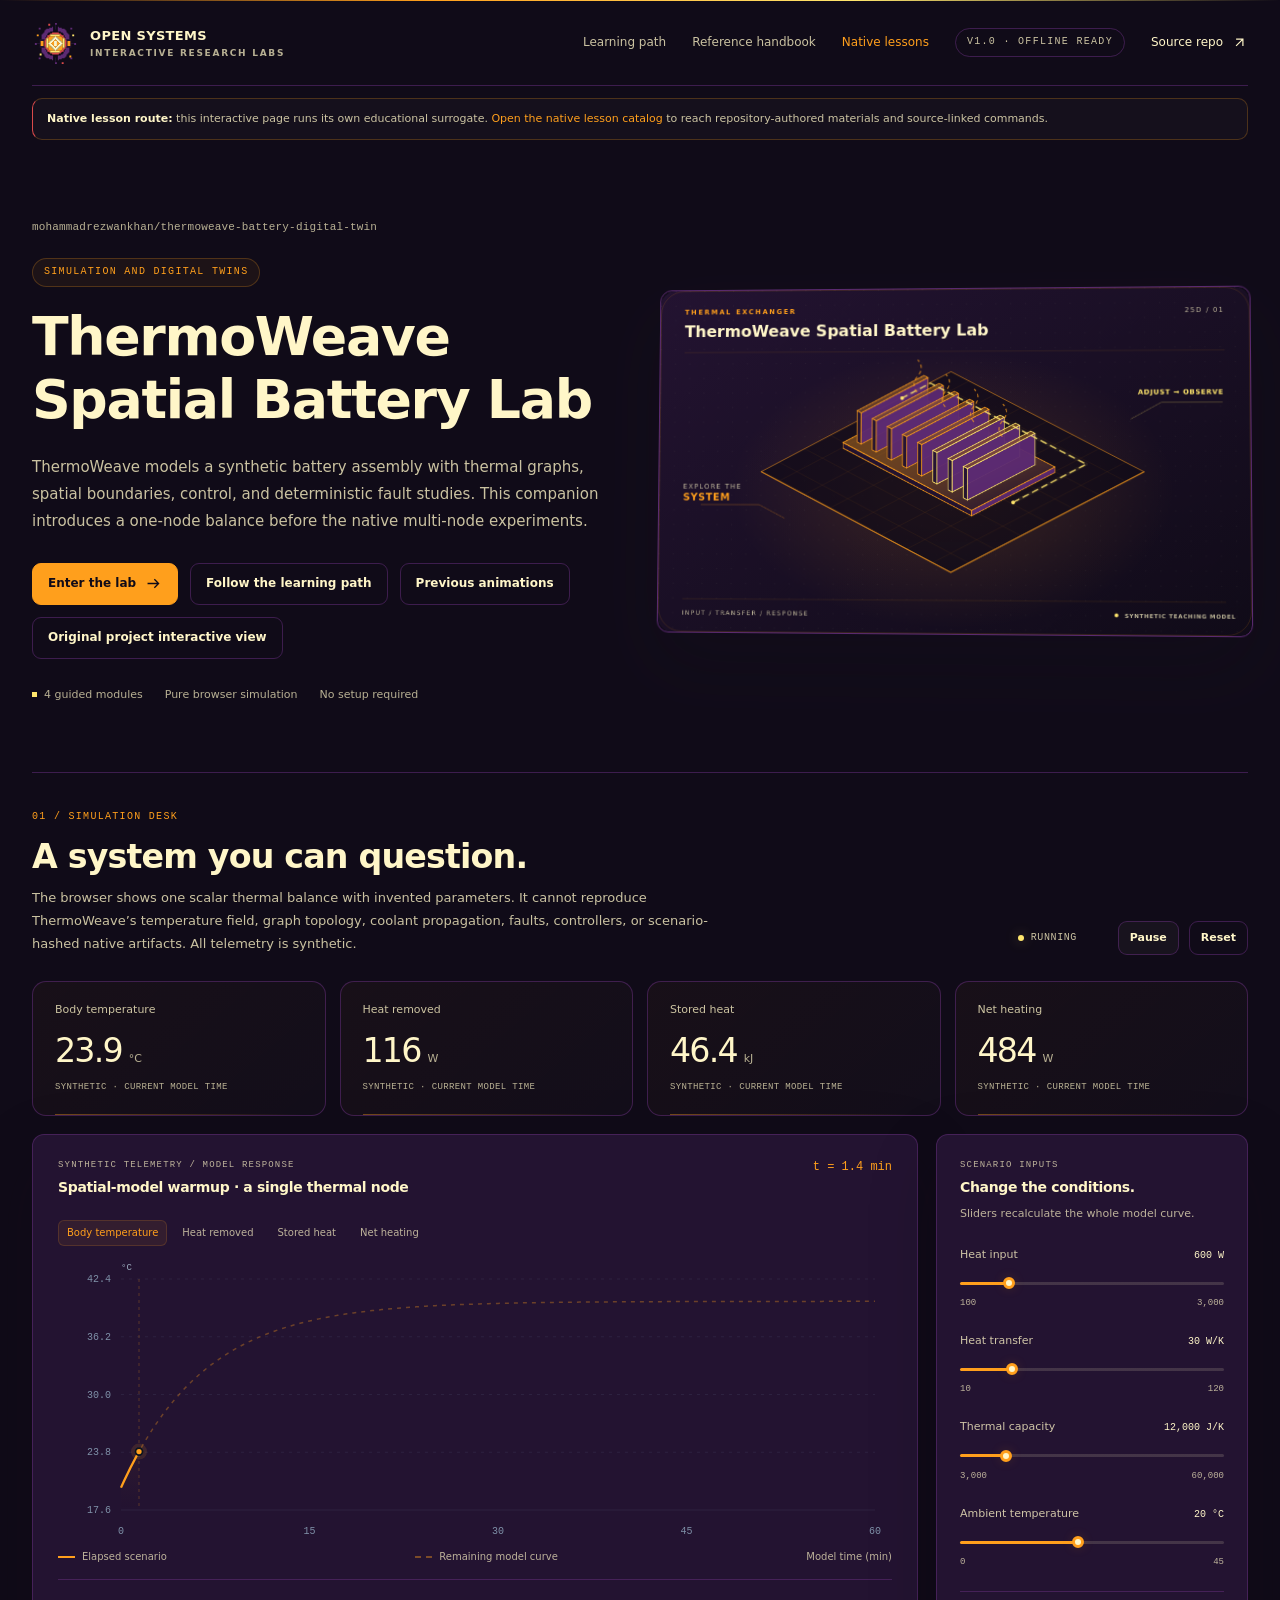
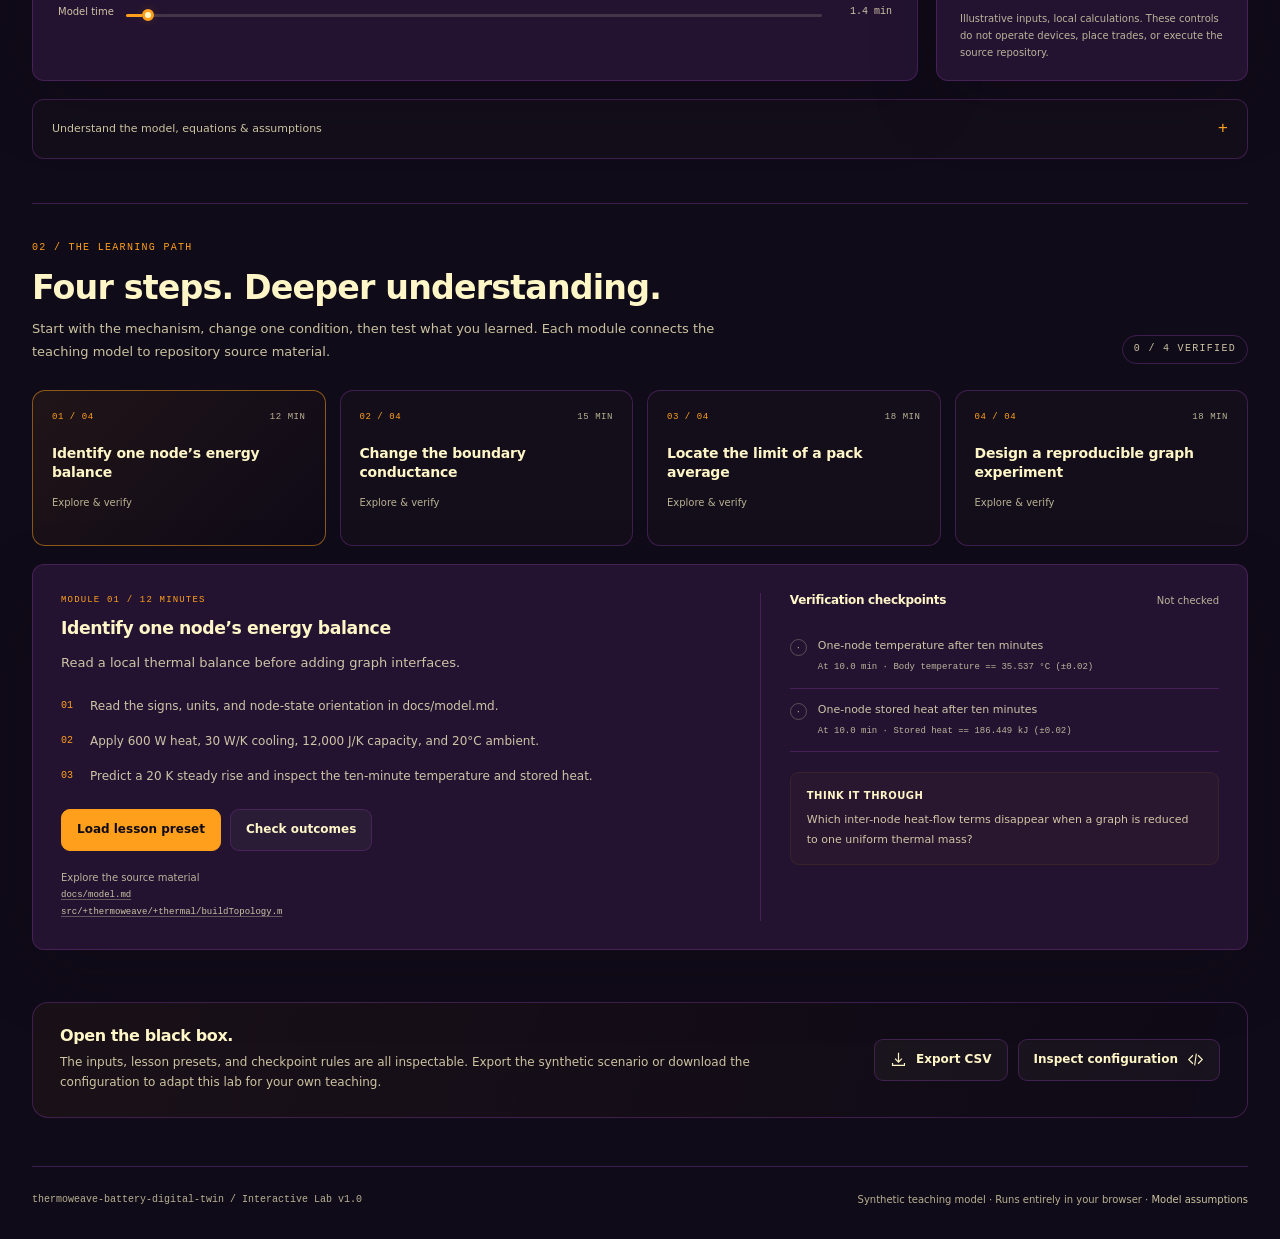
==== commit 81f8cbfe: "docs: add source-grounded developer and owner handbook Complete the reviewed documentation package, " ====
--- a/docs/index.html
+++ b/docs/index.html
@@ -24,7 +24,7 @@
 <div class="shell" id="app-shell">
 <header class="topbar">
 <a class="brand" href="#top" aria-label="Open Systems Lab home"><img class="brand-avatar" data-brand-decoration="true" src="visuals/brand-uniformity/avatar.svg" width="48" height="48" alt=""><svg class="brand-icon" viewBox="0 0 36 40" fill="none" aria-hidden="true"><path d="M18 2 34 11v18L18 38 2 29V11Z" stroke="currentColor" stroke-width="1.4"/><path d="m2 11 16 9 16-9M18 20v18M10 15.5v-9M26 24.5v9" stroke="currentColor" stroke-opacity=".45"/><path d="m18 10 8 4.5v9L18 28l-8-4.5v-9Z" fill="currentColor" fill-opacity=".16" stroke="currentColor" stroke-width="1.1"/></svg><span>OPEN SYSTEMS<small>INTERACTIVE RESEARCH LABS</small></span></a>
-<nav class="topnav" aria-label="Main navigation"><a class="nav-secondary" href="#lessons">Learning path</a><a class="native-lessons-link" href="native-lessons.html">Native lessons</a><span class="tag">v1.0 · offline ready</span><a class="source-link" id="top-source" href="#sources" target="_blank" rel="noopener noreferrer">Source repo <svg viewBox="0 0 20 20" fill="none" aria-hidden="true"><path d="M6 14 14 6M6 6h8v8" stroke="currentColor" stroke-width="1.4"/></svg></a></nav>
+<nav class="topnav" aria-label="Main navigation"><a class="nav-secondary" href="#lessons">Learning path</a><a class="nav-secondary" href="reference/index.html">Reference handbook</a><a class="native-lessons-link" href="native-lessons.html">Native lessons</a><span class="tag">v1.0 · offline ready</span><a class="source-link" id="top-source" href="#sources" target="_blank" rel="noopener noreferrer">Source repo <svg viewBox="0 0 20 20" fill="none" aria-hidden="true"><path d="M6 14 14 6M6 6h8v8" stroke="currentColor" stroke-width="1.4"/></svg></a></nav>
 </header>
 <aside class="native-surface-note" role="note"><strong>Native lesson route:</strong> this interactive page runs its own educational surrogate. <a href="native-lessons.html">Open the native lesson catalog</a> to reach repository-authored materials and source-linked commands.</aside><main id="top">
 <section class="hero" aria-labelledby="hero-title">
--- a/docs/visuals/brand-uniformity/brand.css
+++ b/docs/visuals/brand-uniformity/brand.css
@@ -53,13 +53,14 @@
 [data-avatar-brand="portfolio"] .node { background: #231331; border-color: #5c2a72; color: #fff6c8; box-shadow: none; }
 [data-avatar-brand="portfolio"] .node.one { left: 4%; top: 19%; }
 [data-avatar-brand="portfolio"] .node.two { right: 2%; left: auto; top: 59%; }
-[data-avatar-brand="portfolio"] .node.three { left: 8%; top: 78%; color: #ffe66d; }
+[data-avatar-brand="portfolio"] .node.three { left: 8%; top: 78%; bottom: auto; color: #ffe66d; }
 [data-avatar-brand="portfolio"] .visual-caption { color: var(--muted); bottom: 2px; z-index: 2; }
 [data-avatar-brand="portfolio"] :is(.lesson, .metrics, .boundary) { box-shadow: none; border-color: #5c2a72; border-radius: 12px; }
 [data-avatar-brand="portfolio"] .lesson { background: #231331; }
 [data-avatar-brand="portfolio"] .lesson:hover { border-color: #ff9f1c; transform: none; }
 [data-avatar-brand="portfolio"] .lesson.complete::after { color: #ffe66d; }
 [data-avatar-brand="catalog"] .surface-nav .brand-avatar { width: 38px; height: 38px; flex-basis: 38px; }
+[data-avatar-brand="catalog"] .lesson-card h3 { overflow-wrap: anywhere; }
 [data-avatar-brand="catalog"] .section-banner { max-width: 960px; }
 [data-avatar-brand="catalog"] .section-link { outline-offset: 4px; }
 [data-avatar-brand="catalog"] .model-figure { background: var(--panel); }
@@ -90,4 +91,15 @@
 @media print {
   [data-avatar-brand] .champion-art, [data-avatar-brand] .brand-avatar { display: none; }
   html[data-avatar-brand] body { color: #100b18; background: white; }
+  [data-avatar-brand="portfolio"] :is(.lesson, .metrics, .boundary) {
+    background: white;
+    border-color: #5c2a72;
+    color: #100b18;
+    --ink: #100b18;
+    --muted: #231331;
+    --faint: #231331;
+  }
+  [data-avatar-brand="portfolio"] :is(.lesson, .metrics, .boundary) * { color: #100b18; }
+  [data-avatar-brand="portfolio"] :is(.lesson, .metrics, .boundary) a { color: #5c2a72; text-decoration: underline; }
+  [data-avatar-brand="portfolio"] .lesson.complete::after { color: #5c2a72; }
 }
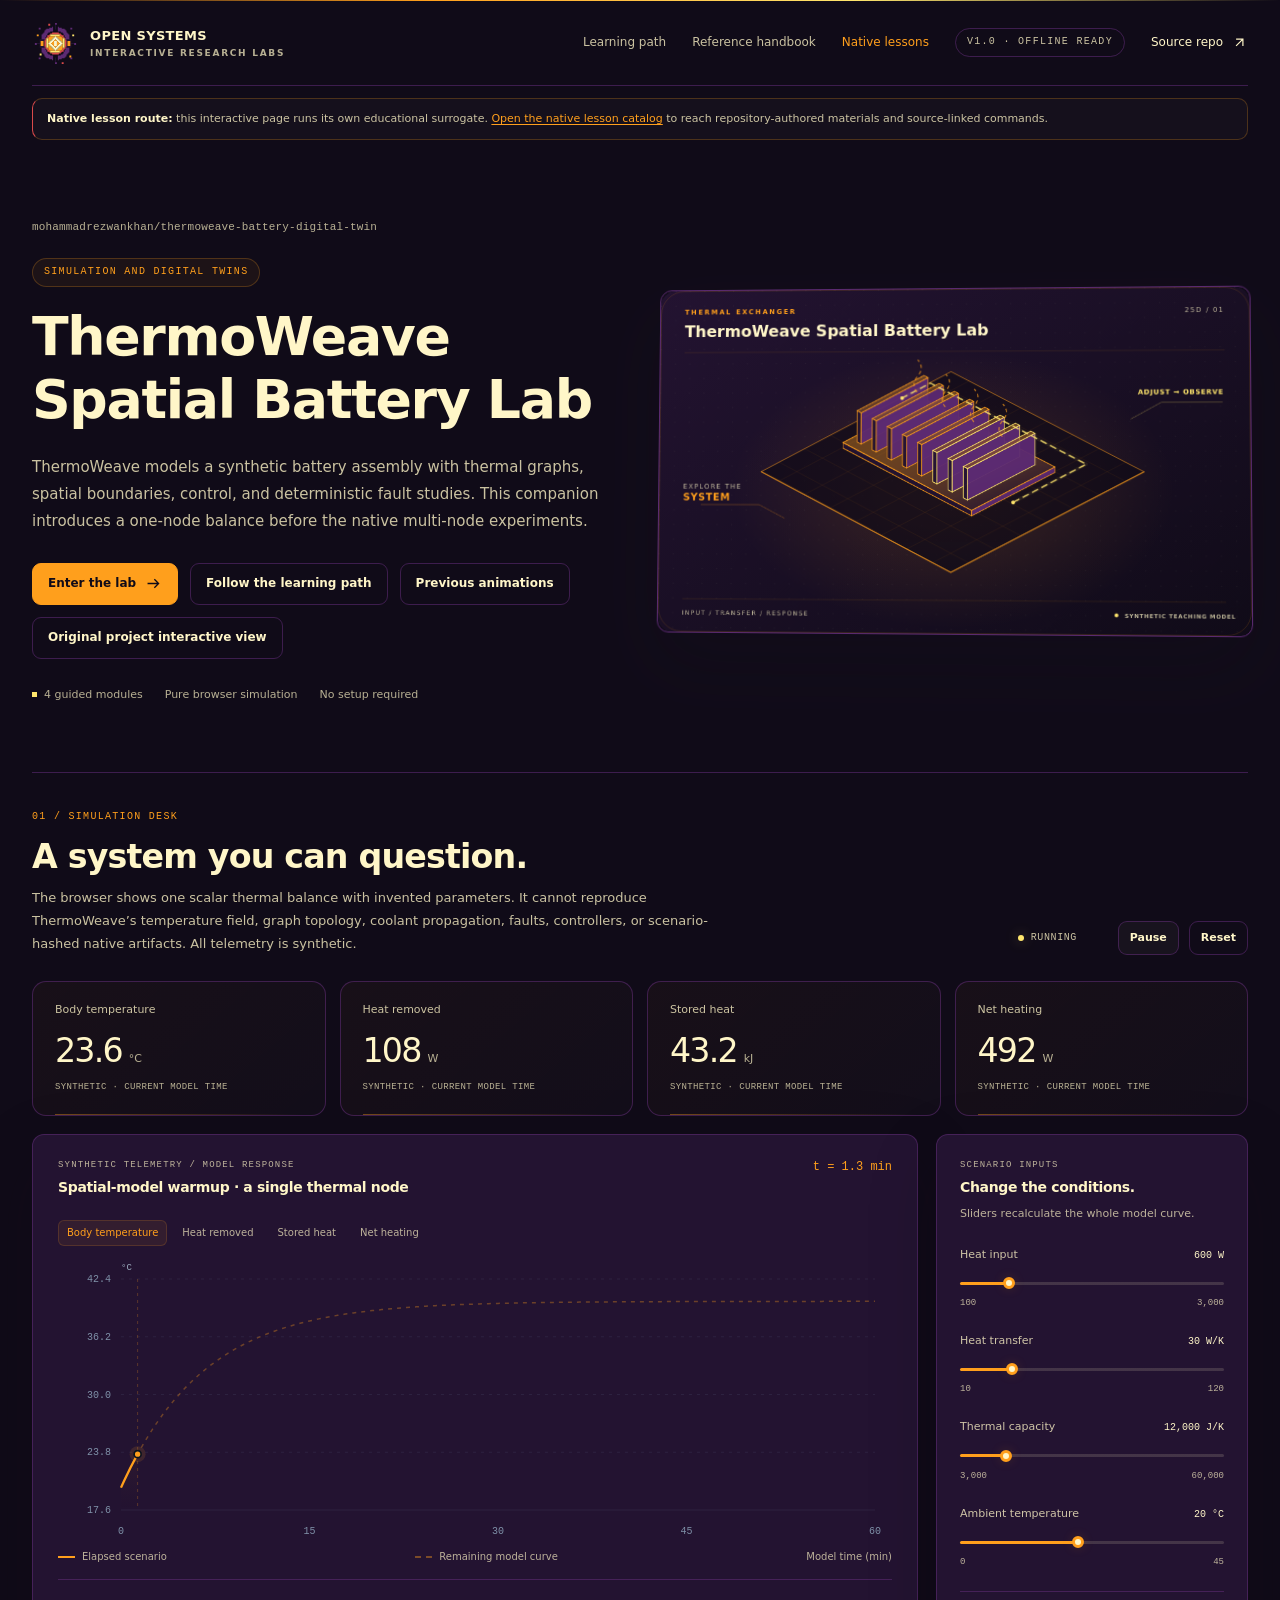
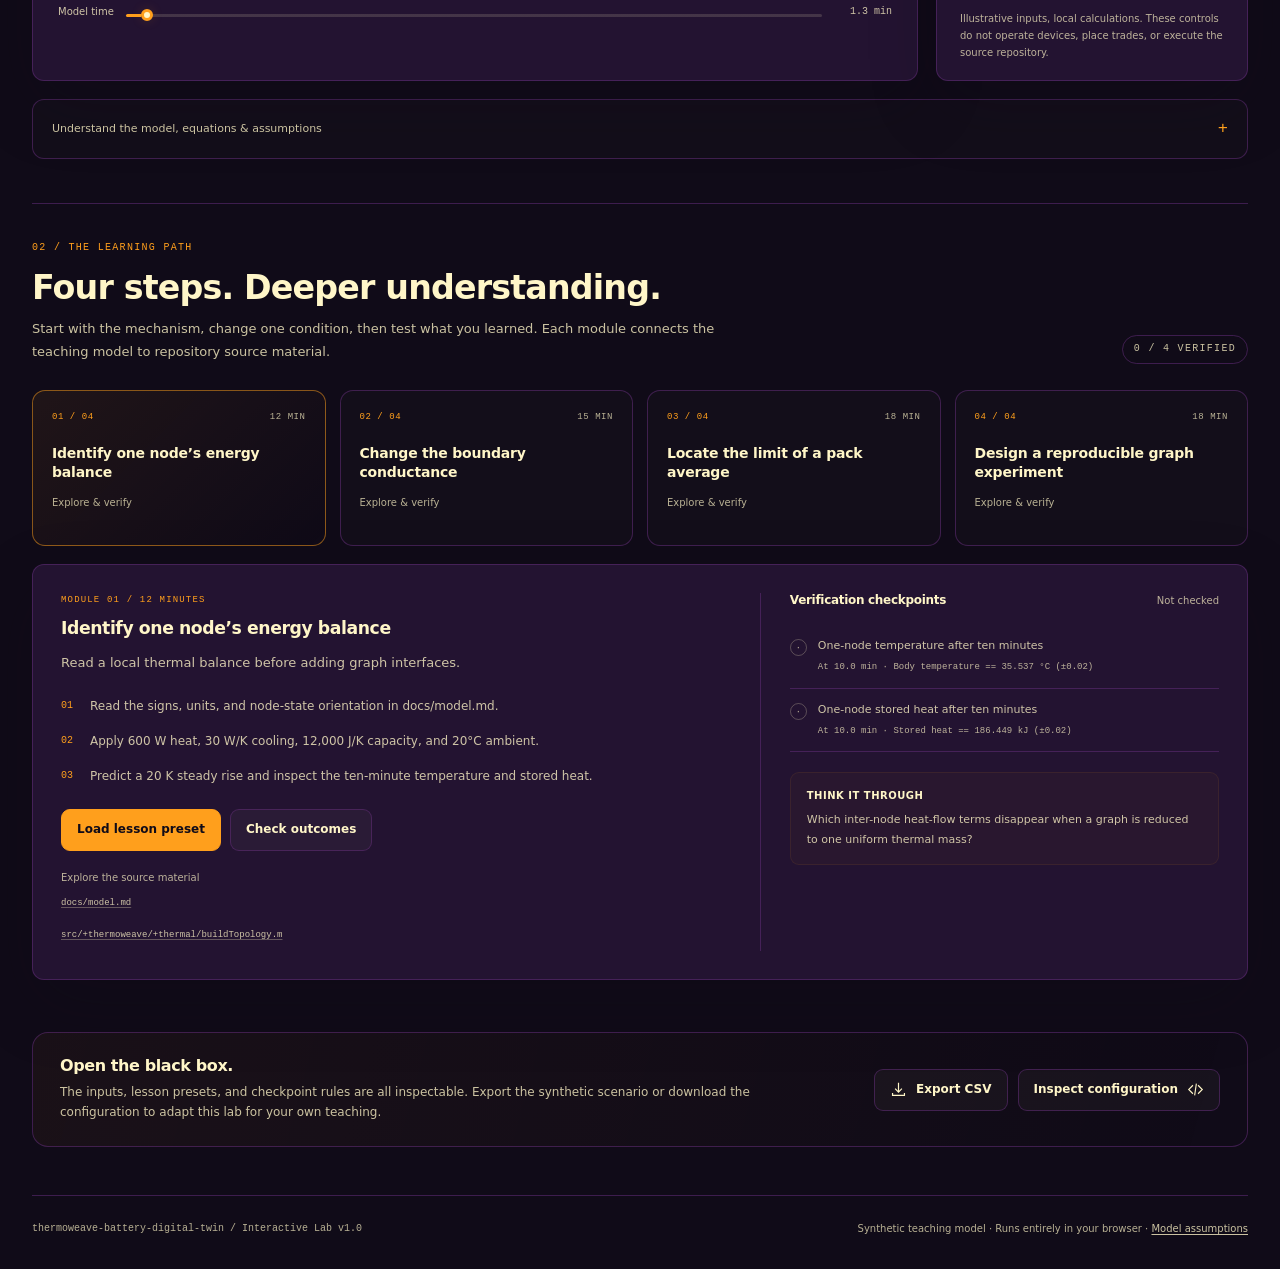
==== commit dc46ac96: "Improve lab homepage link accessibility" ====
--- a/docs/index.html
+++ b/docs/index.html
@@ -8,14 +8,14 @@
 <title>ThermoWeave Spatial Battery Lab · Interactive learning lab</title>
 <style>
 :root{--primary:#ff9f1c;--secondary:#ffe66d;--surface:#100b18;--glow:rgba(255,159,28,.35);--p-rgb:0,229,255;--s-rgb:0,230,118;--ink:#fff6c8;--muted:#fff6c8;--faint:#fff6c8b8;--border:rgba(255,246,200,.14);--card:rgba(16,11,24,.76);--radius:20px;--shadow:0 24px 70px rgba(16,11,24,.18);font-family:Inter,ui-sans-serif,system-ui,-apple-system,BlinkMacSystemFont,"Segoe UI",sans-serif;color:var(--ink);background:#100b18;font-synthesis:none}
-*{box-sizing:border-box}html{scroll-behavior:smooth;scroll-padding-top:24px}body{margin:0;background:radial-gradient(ellipse 65% 550px at 82% 0,rgba(var(--p-rgb),.065),transparent),linear-gradient(180deg,var(--surface) -600px,#100b18 900px);font-size:14px;line-height:1.65}body:before{content:"";position:absolute;inset:0 0 auto;height:1px;background:linear-gradient(90deg,transparent,var(--primary),var(--secondary),transparent)}button,input,select{font:inherit}button,a,input,summary{touch-action:manipulation}button{cursor:pointer}a{color:var(--primary);text-decoration:none}a:hover{text-decoration:underline}button:focus-visible,a:focus-visible,summary:focus-visible,input:focus-visible{outline:2px solid var(--primary);outline-offset:4px}button:disabled{cursor:default;opacity:.45}::selection{background:rgba(var(--p-rgb),.28)}h1,h2,h3,p{margin:0}h1,h2,h3{line-height:1.17;letter-spacing:-.035em}h1{font-size:clamp(2.25rem,4.2vw,4rem);font-weight:640;max-width:730px;text-wrap:balance}h2{font-size:clamp(1.6rem,2.6vw,2.25rem);font-weight:580}h3{font-size:1.08rem;font-weight:600}button svg,a svg{width:17px;height:17px;flex:none}svg{overflow:visible}.shell{width:min(1320px,calc(100% - 64px));margin:auto}.topbar{min-height:86px;display:flex;align-items:center;justify-content:space-between;gap:24px;border-bottom:1px solid var(--border)}.brand{display:flex;align-items:center;gap:12px;color:var(--ink);letter-spacing:.025em;font-weight:650;font-size:13px;white-space:nowrap}.brand:hover{text-decoration:none}.brand-icon{width:34px;height:37px;color:var(--primary)}.brand small{display:block;color:var(--faint);font-size:9px;letter-spacing:.19em;font-weight:600;line-height:1.4}.topnav{display:flex;gap:26px;align-items:center;font-size:12px}.topnav a{color:var(--muted)}.topnav .source-link{color:var(--ink);display:flex;align-items:center;gap:8px}.tag,.eyebrow{font-family:ui-monospace,SFMono-Regular,Consolas,monospace;font-size:10px;letter-spacing:.13em;text-transform:uppercase}.tag{border:1px solid var(--border);border-radius:999px;padding:5px 11px;color:var(--muted);display:inline-flex;gap:7px;align-items:center;white-space:nowrap}.tag.accent{color:var(--primary);border-color:rgba(var(--p-rgb),.23);background:rgba(var(--p-rgb),.055)}.hero{display:grid;grid-template-columns:1fr 1.02fr;align-items:center;gap:40px;padding:66px 0 56px}.hero-copy{padding:12px 0}.repo-path{font-family:ui-monospace,SFMono-Regular,Consolas,monospace;color:var(--faint);font-size:11px;letter-spacing:.015em;overflow-wrap:anywhere;margin-bottom:22px}.hero-title{margin-top:19px}.hero-summary{font-size:15px;line-height:1.8;color:var(--muted);max-width:600px;margin-top:22px}.hero-actions{display:flex;gap:12px;flex-wrap:wrap;margin-top:28px}.btn{display:inline-flex;align-items:center;justify-content:center;gap:9px;min-height:42px;border:1px solid var(--border);border-radius:9px;padding:9px 15px;font-size:12px;font-weight:600;color:var(--ink);background:rgba(255,246,200,.035);transition:background .16s,border-color .16s,transform .16s;text-align:center}.btn:hover{background:rgba(255,246,200,.075);text-decoration:none;border-color:rgba(255,246,200,.28)}.btn.primary{color:#100b18;background:var(--primary);border-color:var(--primary);box-shadow:0 4px 24px rgba(var(--p-rgb),.10)}.btn.primary:hover{filter:brightness(1.08)}.btn.quiet{background:transparent}.btn.compact{min-height:34px;padding:6px 11px;font-size:11px}.btn.icon{padding:8px;min-width:36px}.hero-notes{margin-top:27px;display:flex;gap:22px;align-items:center;font-size:11px;color:var(--faint)}.hero-notes span{display:flex;align-items:center;gap:7px}.mini-square{width:5px;height:5px;background:var(--secondary);display:inline-block}.hero-art{position:relative;min-width:0;transform:perspective(1100px) rotateY(-3deg) rotateX(2deg);transform-origin:center;filter:drop-shadow(0 30px 34px rgba(16,11,24,.23))}.hero-art:after{content:"";position:absolute;inset:0;border-radius:24px;border:1px solid rgba(var(--p-rgb),.14);pointer-events:none}.hero-art>svg{display:block;width:100%;height:auto;border-radius:24px}.section{padding:36px 0 44px;border-top:1px solid var(--border)}.section-heading{display:flex;align-items:flex-end;justify-content:space-between;gap:24px;margin-bottom:26px}.eyebrow{color:var(--primary);margin-bottom:13px}.section-description{font-size:13px;color:var(--muted);margin-top:10px;max-width:690px;line-height:1.75}.section-controls{display:flex;align-items:center;gap:10px;flex:none}.run-status{font-family:ui-monospace,SFMono-Regular,Consolas,monospace;font-size:10px;letter-spacing:.06em;color:var(--muted);display:flex;align-items:center;gap:7px;min-width:90px}.run-status .dot{width:6px;height:6px;border-radius:50%;background:var(--secondary);box-shadow:0 0 13px rgba(var(--s-rgb),.4)}.run-status.paused .dot{background:var(--faint);box-shadow:none}.metric-grid{display:grid;grid-template-columns:repeat(4,minmax(0,1fr));gap:14px;margin-bottom:18px}.metric-card{border:1px solid var(--border);border-radius:14px;background:linear-gradient(140deg,rgba(var(--p-rgb),.035),rgba(255,246,200,.014));padding:20px 22px;min-width:0;position:relative;overflow:hidden}.metric-card:before{content:"";position:absolute;left:22px;right:22px;bottom:0;height:1px;background:linear-gradient(90deg,var(--primary),transparent);opacity:.4}.metric-label{font-size:11px;color:var(--muted);white-space:normal;line-height:1.4;min-height:16px}.metric-reading{display:flex;align-items:baseline;gap:7px;margin-top:11px;white-space:nowrap;font-variant-numeric:tabular-nums}.metric-value{font-size:clamp(1.7rem,2.6vw,2.35rem);font-weight:540;line-height:1.3;letter-spacing:-.055em}.metric-unit{color:var(--faint);font-size:11px}.metric-caption{font-family:ui-monospace,SFMono-Regular,Consolas,monospace;font-size:9px;color:var(--faint);margin-top:7px;letter-spacing:.04em}.workbench{display:grid;grid-template-columns:minmax(0,1fr) 312px;gap:18px}.panel{border:1px solid var(--border);border-radius:var(--radius);background:var(--card);box-shadow:var(--shadow);min-width:0}.chart-panel{padding:23px 25px 18px;overflow:hidden}.panel-topline{display:flex;align-items:flex-start;justify-content:space-between;gap:20px}.panel-kicker{color:var(--faint);font-family:ui-monospace,SFMono-Regular,Consolas,monospace;font-size:9px;letter-spacing:.13em;text-transform:uppercase;margin-bottom:6px}.panel-title{font-size:14px;font-weight:600;letter-spacing:-.02em;line-height:1.4}.chart-time{font-family:ui-monospace,SFMono-Regular,Consolas,monospace;font-size:12px;color:var(--primary);white-space:nowrap}.chart-tabs{display:flex;gap:6px;flex-wrap:wrap;margin-top:22px}.chart-tab{border:1px solid transparent;background:transparent;color:var(--faint);border-radius:6px;padding:5px 8px;font-size:10px;line-height:1.4}.chart-tab:hover{color:var(--ink);background:rgba(255,246,200,.04)}.chart-tab[aria-pressed=true]{background:rgba(var(--p-rgb),.075);color:var(--primary);border-color:rgba(var(--p-rgb),.16)}.canvas-wrap{position:relative;width:100%;height:285px;margin-top:14px}canvas{display:block;width:100%;height:100%}.chart-legend{display:flex;justify-content:space-between;align-items:center;gap:15px;color:var(--faint);font-size:10px;padding:4px 0 14px;border-bottom:1px solid var(--border)}.chart-legend span{display:flex;align-items:center;gap:7px}.legend-line{display:inline-block;width:17px;height:2px;background:var(--primary)}.legend-line.future{height:0;background:none;border-top:2px dashed rgba(var(--p-rgb),.4)}.time-control{display:flex;align-items:center;gap:12px;margin-top:15px}.time-control label{font-size:10px;color:var(--muted);white-space:nowrap}.time-control input{flex:1;min-width:0}.time-control output{font-family:ui-monospace,SFMono-Regular,Consolas,monospace;color:var(--muted);font-size:10px;min-width:58px;text-align:right}.controls-panel{padding:23px 23px 19px}.panel-subtitle{font-size:11px;color:var(--faint);margin-top:7px;line-height:1.6}.sliders{margin-top:24px}.slider-item{margin-top:22px}.slider-item:first-child{margin-top:0}.slider-label{display:flex;align-items:baseline;justify-content:space-between;gap:8px;font-size:11px;color:var(--muted);line-height:1.5}.slider-label output{font-family:ui-monospace,SFMono-Regular,Consolas,monospace;color:var(--ink);font-size:10px;white-space:nowrap}.slider-range{display:flex;justify-content:space-between;font-family:ui-monospace,SFMono-Regular,Consolas,monospace;font-size:9px;color:var(--faint);margin-top:1px}input[type=range]{appearance:none;-webkit-appearance:none;display:block;width:100%;height:22px;margin:9px 0 2px;background:transparent;cursor:pointer}input[type=range]::-webkit-slider-runnable-track{height:3px;border-radius:8px;background:linear-gradient(90deg,var(--primary) 0,var(--primary) var(--fill,50%),rgba(255,246,200,.15) var(--fill,50%))}input[type=range]::-moz-range-track{height:3px;border-radius:8px;background:rgba(255,246,200,.15)}input[type=range]::-moz-range-progress{height:3px;background:var(--primary)}input[type=range]::-webkit-slider-thumb{appearance:none;-webkit-appearance:none;width:12px;height:12px;background:#fff6c8;border:3px solid var(--primary);border-radius:50%;margin-top:-4.5px;box-shadow:0 0 12px rgba(var(--p-rgb),.15)}input[type=range]::-moz-range-thumb{width:7px;height:7px;background:#fff6c8;border:3px solid var(--primary);border-radius:50%}.controls-note{padding-top:18px;margin-top:21px;border-top:1px solid var(--border);color:var(--faint);font-size:10px;line-height:1.7}.method{margin-top:18px;border:1px solid var(--border);border-radius:12px;background:rgba(255,246,200,.014)}.method summary{cursor:pointer;display:flex;align-items:center;justify-content:space-between;gap:18px;padding:15px 19px;color:var(--muted);font-size:11px;list-style:none}.method summary::-webkit-details-marker{display:none}.method summary:after{content:"+";font-family:ui-monospace,monospace;color:var(--primary);font-size:17px}.method[open] summary:after{content:"−"}.method-body{padding:3px 21px 20px}.equation{font-family:ui-monospace,SFMono-Regular,Consolas,monospace;font-size:11px;color:var(--primary);line-height:1.9;white-space:pre-wrap;overflow-wrap:anywhere;padding:14px 16px;border-radius:9px;background:rgba(var(--p-rgb),.035);margin:0 0 14px}.method-body ul{padding-left:18px;margin:0;color:var(--muted);font-size:11px;line-height:1.8}.method-body li+li{margin-top:4px}.module-grid{display:grid;grid-template-columns:repeat(4,minmax(0,1fr));gap:14px;margin-bottom:18px}.module-button{display:flex;flex-direction:column;text-align:left;border:1px solid var(--border);border-radius:13px;background:rgba(255,246,200,.015);padding:19px;min-height:156px;color:var(--ink);width:100%;position:relative;transition:border-color .2s,background .2s}.module-button:hover{border-color:rgba(var(--p-rgb),.35);background:rgba(var(--p-rgb),.025)}.module-button[aria-selected=true]{border-color:rgba(var(--p-rgb),.5);background:linear-gradient(135deg,rgba(var(--p-rgb),.065),transparent)}.module-meta{font-family:ui-monospace,SFMono-Regular,Consolas,monospace;display:flex;align-items:center;justify-content:space-between;gap:8px;font-size:9px;color:var(--faint);letter-spacing:.06em;width:100%;margin-bottom:19px}.module-index{color:var(--primary)}.module-title{font-size:14px;font-weight:570;line-height:1.4;letter-spacing:-.015em;overflow-wrap:anywhere}.module-state{font-size:10px;color:var(--faint);margin-top:12px}.module-state.completed{color:var(--secondary)}.lesson-panel{padding:28px;display:grid;grid-template-columns:minmax(0,1.18fr) minmax(280px,.82fr);gap:38px}.lesson-eyebrow{font-family:ui-monospace,SFMono-Regular,Consolas,monospace;color:var(--primary);font-size:9px;letter-spacing:.13em;text-transform:uppercase;margin-bottom:10px}.lesson-objective{font-size:13px;color:var(--muted);line-height:1.8;margin-top:13px}.lesson-steps{list-style:none;counter-reset:steps;padding:0;margin:22px 0}.lesson-steps li{counter-increment:steps;position:relative;padding-left:29px;color:var(--muted);font-size:12px;line-height:1.8;margin-top:13px}.lesson-steps li:before{content:counter(steps,decimal-leading-zero);position:absolute;left:0;top:1px;color:var(--primary);font-family:ui-monospace,monospace;font-size:10px}.lesson-actions{display:flex;flex-wrap:wrap;gap:9px;margin-top:21px}.check-area{border-left:1px solid var(--border);padding-left:29px;min-width:0}.checks-heading{display:flex;justify-content:space-between;gap:10px;align-items:baseline}.checks-heading h3{font-size:12px;letter-spacing:0}.check-status{color:var(--faint);font-size:10px}.checks{margin-top:16px}.check-row{padding:12px 0;border-bottom:1px solid var(--border)}.check-top{display:flex;gap:11px;align-items:flex-start;font-size:11px;color:var(--muted);line-height:1.65}.check-icon{width:17px;height:17px;flex:none;border:1px solid rgba(255,246,200,.25);border-radius:50%;font-size:10px;text-align:center;line-height:15px;color:var(--faint);margin-top:2px}.check-row.pass .check-icon{border-color:rgba(var(--s-rgb),.4);color:var(--secondary);background:rgba(var(--s-rgb),.07)}.check-row.fail .check-icon{border-color:rgba(255,246,200,.4);color:#fff6c8}.check-value{font-family:ui-monospace,SFMono-Regular,Consolas,monospace;font-size:9px;color:var(--faint);padding-left:28px;margin-top:4px;line-height:1.7;overflow-wrap:anywhere}.check-row.pass .check-value{color:var(--secondary)}.check-row.fail .check-value{color:#fff6c8}.reflection{font-size:11px;line-height:1.8;color:var(--muted);padding:14px 16px;border-radius:9px;background:rgba(var(--p-rgb),.03);border:1px solid rgba(var(--p-rgb),.08);margin-top:20px}.reflection strong{display:block;color:var(--ink);font-size:10px;letter-spacing:.05em;margin-bottom:5px;text-transform:uppercase;font-weight:600}.lesson-sources{margin-top:17px;font-size:10px;color:var(--faint);line-height:1.9;overflow-wrap:anywhere}.lesson-sources a{display:block;color:var(--muted);font-family:ui-monospace,SFMono-Regular,Consolas,monospace;font-size:9px;text-decoration:underline;text-decoration-color:rgba(255,246,200,.3);text-underline-offset:3px}.about-strip{display:flex;align-items:center;justify-content:space-between;gap:30px;border:1px solid var(--border);border-radius:16px;padding:24px 27px;background:linear-gradient(105deg,rgba(var(--p-rgb),.045),transparent);margin:8px 0 48px}.about-strip h3{font-size:16px;font-weight:550}.about-strip p{font-size:12px;color:var(--muted);margin-top:7px;max-width:760px}.about-actions{display:flex;gap:10px;flex:none}.footer{display:flex;justify-content:space-between;gap:20px;align-items:center;border-top:1px solid var(--border);padding:25px 0 31px;font-size:10px;color:var(--faint)}.footer span:first-child{font-family:ui-monospace,SFMono-Regular,Consolas,monospace}.footer a{color:var(--muted)}.toast{position:fixed;left:50%;bottom:23px;transform:translateX(-50%) translateY(14px);border:1px solid rgba(var(--p-rgb),.25);background:#231331;box-shadow:0 15px 50px rgba(16,11,24,.4);padding:11px 17px;border-radius:10px;color:var(--ink);font-size:12px;opacity:0;pointer-events:none;max-width:min(90vw,600px);width:max-content;z-index:10;transition:opacity .2s,transform .2s}.toast.visible{opacity:1;transform:translateX(-50%) translateY(0)}.drawer{position:fixed;inset:0 0 0 auto;margin:0;height:100dvh;max-height:100dvh;width:min(650px,100%);max-width:100%;border:0;border-left:1px solid var(--border);padding:0;background:#231331;color:var(--ink);box-shadow:-25px 0 100px rgba(16,11,24,.4)}.drawer::backdrop{background:rgba(16,11,24,.75);backdrop-filter:blur(5px)}.drawer-layout{display:flex;flex-direction:column;height:100%;min-height:0}.drawer-header{padding:25px 27px 20px;border-bottom:1px solid var(--border);flex:none}.drawer-header-row{display:flex;justify-content:space-between;align-items:flex-start;gap:20px}.drawer h2{font-size:24px}.drawer-intro{font-size:12px;color:var(--muted);line-height:1.8;margin-top:13px}.drawer-toolbar{display:flex;gap:9px;flex-wrap:wrap;margin-top:18px}.drawer-body{padding:22px 27px;overflow:auto;min-height:0}.config-meta{display:grid;grid-template-columns:1fr 1fr;gap:12px;margin-bottom:18px}.config-meta div{padding:12px;background:rgba(255,246,200,.025);border:1px solid var(--border);border-radius:9px;font-size:11px;color:var(--muted);overflow-wrap:anywhere}.config-meta strong{display:block;font-family:ui-monospace,monospace;font-size:9px;color:var(--faint);letter-spacing:.1em;font-weight:500;text-transform:uppercase;margin-bottom:4px}.code-label{font-family:ui-monospace,monospace;font-size:10px;color:var(--primary);margin:20px 0 11px}.config-code{font-family:ui-monospace,SFMono-Regular,Consolas,monospace;font-size:10px;line-height:1.8;margin:0;padding:17px;background:#100b18;border:1px solid var(--border);border-radius:10px;white-space:pre;overflow:auto;tab-size:2;max-width:100%;color:#fff6c8}.drawer-footer{border-top:1px solid var(--border);font-size:10px;color:var(--faint);padding:14px 27px;flex:none}.visually-hidden{position:absolute!important;width:1px;height:1px;padding:0;margin:-1px;overflow:hidden;clip:rect(0,0,0,0);white-space:nowrap;border:0}.skip-link{position:absolute;left:20px;top:-100px;background:var(--primary);color:#100b18;border-radius:6px;padding:10px 18px;z-index:99}.skip-link:focus{top:12px}.error-banner{border:1px solid #fff6c8;border-radius:12px;background:#231331;color:#fff6c8;padding:20px;margin:30px auto}.hidden{display:none!important}
+*{box-sizing:border-box}html{scroll-behavior:smooth;scroll-padding-top:24px}body{margin:0;background:radial-gradient(ellipse 65% 550px at 82% 0,rgba(var(--p-rgb),.065),transparent),linear-gradient(180deg,var(--surface) -600px,#100b18 900px);font-size:14px;line-height:1.65}body:before{content:"";position:absolute;inset:0 0 auto;height:1px;background:linear-gradient(90deg,transparent,var(--primary),var(--secondary),transparent)}button,input,select{font:inherit}button,a,input,summary{touch-action:manipulation}button{cursor:pointer}a{color:var(--primary);text-decoration:none}a:hover{text-decoration:underline}button:focus-visible,a:focus-visible,summary:focus-visible,input:focus-visible{outline:2px solid var(--primary);outline-offset:4px}button:disabled{cursor:default;opacity:.45}::selection{background:rgba(var(--p-rgb),.28)}h1,h2,h3,p{margin:0}h1,h2,h3{line-height:1.17;letter-spacing:-.035em}h1{font-size:clamp(2.25rem,4.2vw,4rem);font-weight:640;max-width:730px;text-wrap:balance}h2{font-size:clamp(1.6rem,2.6vw,2.25rem);font-weight:580}h3{font-size:1.08rem;font-weight:600}button svg,a svg{width:17px;height:17px;flex:none}svg{overflow:visible}.shell{width:min(1320px,calc(100% - 64px));margin:auto}.topbar{min-height:86px;display:flex;align-items:center;justify-content:space-between;gap:24px;border-bottom:1px solid var(--border)}.brand{display:flex;align-items:center;gap:12px;color:var(--ink);letter-spacing:.025em;font-weight:650;font-size:13px;white-space:nowrap}.brand:hover{text-decoration:none}.brand-icon{width:34px;height:37px;color:var(--primary)}.brand small{display:block;color:var(--faint);font-size:9px;letter-spacing:.19em;font-weight:600;line-height:1.4}.topnav{display:flex;gap:26px;align-items:center;font-size:12px}.topnav a{color:var(--muted)}.topnav .source-link{color:var(--ink);display:flex;align-items:center;gap:8px}.tag,.eyebrow{font-family:ui-monospace,SFMono-Regular,Consolas,monospace;font-size:10px;letter-spacing:.13em;text-transform:uppercase}.tag{border:1px solid var(--border);border-radius:999px;padding:5px 11px;color:var(--muted);display:inline-flex;gap:7px;align-items:center;white-space:nowrap}.tag.accent{color:var(--primary);border-color:rgba(var(--p-rgb),.23);background:rgba(var(--p-rgb),.055)}.hero{display:grid;grid-template-columns:1fr 1.02fr;align-items:center;gap:40px;padding:66px 0 56px}.hero-copy{padding:12px 0}.repo-path{font-family:ui-monospace,SFMono-Regular,Consolas,monospace;color:var(--faint);font-size:11px;letter-spacing:.015em;overflow-wrap:anywhere;margin-bottom:22px}.hero-title{margin-top:19px}.hero-summary{font-size:15px;line-height:1.8;color:var(--muted);max-width:600px;margin-top:22px}.hero-actions{display:flex;gap:12px;flex-wrap:wrap;margin-top:28px}.btn{display:inline-flex;align-items:center;justify-content:center;gap:9px;min-height:42px;border:1px solid var(--border);border-radius:9px;padding:9px 15px;font-size:12px;font-weight:600;color:var(--ink);background:rgba(255,246,200,.035);transition:background .16s,border-color .16s,transform .16s;text-align:center}.btn:hover{background:rgba(255,246,200,.075);text-decoration:none;border-color:rgba(255,246,200,.28)}.btn.primary{color:#100b18;background:var(--primary);border-color:var(--primary);box-shadow:0 4px 24px rgba(var(--p-rgb),.10)}.btn.primary:hover{filter:brightness(1.08)}.btn.quiet{background:transparent}.btn.compact{min-height:34px;padding:6px 11px;font-size:11px}.btn.icon{padding:8px;min-width:36px}.hero-notes{margin-top:27px;display:flex;gap:22px;align-items:center;font-size:11px;color:var(--faint)}.hero-notes span{display:flex;align-items:center;gap:7px}.mini-square{width:5px;height:5px;background:var(--secondary);display:inline-block}.hero-art{position:relative;min-width:0;transform:perspective(1100px) rotateY(-3deg) rotateX(2deg);transform-origin:center;filter:drop-shadow(0 30px 34px rgba(16,11,24,.23))}.hero-art:after{content:"";position:absolute;inset:0;border-radius:24px;border:1px solid rgba(var(--p-rgb),.14);pointer-events:none}.hero-art>svg{display:block;width:100%;height:auto;border-radius:24px}.section{padding:36px 0 44px;border-top:1px solid var(--border)}.section-heading{display:flex;align-items:flex-end;justify-content:space-between;gap:24px;margin-bottom:26px}.eyebrow{color:var(--primary);margin-bottom:13px}.section-description{font-size:13px;color:var(--muted);margin-top:10px;max-width:690px;line-height:1.75}.section-controls{display:flex;align-items:center;gap:10px;flex:none}.run-status{font-family:ui-monospace,SFMono-Regular,Consolas,monospace;font-size:10px;letter-spacing:.06em;color:var(--muted);display:flex;align-items:center;gap:7px;min-width:90px}.run-status .dot{width:6px;height:6px;border-radius:50%;background:var(--secondary);box-shadow:0 0 13px rgba(var(--s-rgb),.4)}.run-status.paused .dot{background:var(--faint);box-shadow:none}.metric-grid{display:grid;grid-template-columns:repeat(4,minmax(0,1fr));gap:14px;margin-bottom:18px}.metric-card{border:1px solid var(--border);border-radius:14px;background:linear-gradient(140deg,rgba(var(--p-rgb),.035),rgba(255,246,200,.014));padding:20px 22px;min-width:0;position:relative;overflow:hidden}.metric-card:before{content:"";position:absolute;left:22px;right:22px;bottom:0;height:1px;background:linear-gradient(90deg,var(--primary),transparent);opacity:.4}.metric-label{font-size:11px;color:var(--muted);white-space:normal;line-height:1.4;min-height:16px}.metric-reading{display:flex;align-items:baseline;gap:7px;margin-top:11px;white-space:nowrap;font-variant-numeric:tabular-nums}.metric-value{font-size:clamp(1.7rem,2.6vw,2.35rem);font-weight:540;line-height:1.3;letter-spacing:-.055em}.metric-unit{color:var(--faint);font-size:11px}.metric-caption{font-family:ui-monospace,SFMono-Regular,Consolas,monospace;font-size:9px;color:var(--faint);margin-top:7px;letter-spacing:.04em}.workbench{display:grid;grid-template-columns:minmax(0,1fr) 312px;gap:18px}.panel{border:1px solid var(--border);border-radius:var(--radius);background:var(--card);box-shadow:var(--shadow);min-width:0}.chart-panel{padding:23px 25px 18px;overflow:hidden}.panel-topline{display:flex;align-items:flex-start;justify-content:space-between;gap:20px}.panel-kicker{color:var(--faint);font-family:ui-monospace,SFMono-Regular,Consolas,monospace;font-size:9px;letter-spacing:.13em;text-transform:uppercase;margin-bottom:6px}.panel-title{font-size:14px;font-weight:600;letter-spacing:-.02em;line-height:1.4}.chart-time{font-family:ui-monospace,SFMono-Regular,Consolas,monospace;font-size:12px;color:var(--primary);white-space:nowrap}.chart-tabs{display:flex;gap:6px;flex-wrap:wrap;margin-top:22px}.chart-tab{border:1px solid transparent;background:transparent;color:var(--faint);border-radius:6px;padding:5px 8px;font-size:10px;line-height:1.4}.chart-tab:hover{color:var(--ink);background:rgba(255,246,200,.04)}.chart-tab[aria-pressed=true]{background:rgba(var(--p-rgb),.075);color:var(--primary);border-color:rgba(var(--p-rgb),.16)}.canvas-wrap{position:relative;width:100%;height:285px;margin-top:14px}canvas{display:block;width:100%;height:100%}.chart-legend{display:flex;justify-content:space-between;align-items:center;gap:15px;color:var(--faint);font-size:10px;padding:4px 0 14px;border-bottom:1px solid var(--border)}.chart-legend span{display:flex;align-items:center;gap:7px}.legend-line{display:inline-block;width:17px;height:2px;background:var(--primary)}.legend-line.future{height:0;background:none;border-top:2px dashed rgba(var(--p-rgb),.4)}.time-control{display:flex;align-items:center;gap:12px;margin-top:15px}.time-control label{font-size:10px;color:var(--muted);white-space:nowrap}.time-control input{flex:1;min-width:0}.time-control output{font-family:ui-monospace,SFMono-Regular,Consolas,monospace;color:var(--muted);font-size:10px;min-width:58px;text-align:right}.controls-panel{padding:23px 23px 19px}.panel-subtitle{font-size:11px;color:var(--faint);margin-top:7px;line-height:1.6}.sliders{margin-top:24px}.slider-item{margin-top:22px}.slider-item:first-child{margin-top:0}.slider-label{display:flex;align-items:baseline;justify-content:space-between;gap:8px;font-size:11px;color:var(--muted);line-height:1.5}.slider-label output{font-family:ui-monospace,SFMono-Regular,Consolas,monospace;color:var(--ink);font-size:10px;white-space:nowrap}.slider-range{display:flex;justify-content:space-between;font-family:ui-monospace,SFMono-Regular,Consolas,monospace;font-size:9px;color:var(--faint);margin-top:1px}input[type=range]{appearance:none;-webkit-appearance:none;display:block;width:100%;height:22px;margin:9px 0 2px;background:transparent;cursor:pointer}input[type=range]::-webkit-slider-runnable-track{height:3px;border-radius:8px;background:linear-gradient(90deg,var(--primary) 0,var(--primary) var(--fill,50%),rgba(255,246,200,.15) var(--fill,50%))}input[type=range]::-moz-range-track{height:3px;border-radius:8px;background:rgba(255,246,200,.15)}input[type=range]::-moz-range-progress{height:3px;background:var(--primary)}input[type=range]::-webkit-slider-thumb{appearance:none;-webkit-appearance:none;width:12px;height:12px;background:#fff6c8;border:3px solid var(--primary);border-radius:50%;margin-top:-4.5px;box-shadow:0 0 12px rgba(var(--p-rgb),.15)}input[type=range]::-moz-range-thumb{width:7px;height:7px;background:#fff6c8;border:3px solid var(--primary);border-radius:50%}.controls-note{padding-top:18px;margin-top:21px;border-top:1px solid var(--border);color:var(--faint);font-size:10px;line-height:1.7}.method{margin-top:18px;border:1px solid var(--border);border-radius:12px;background:rgba(255,246,200,.014)}.method summary{cursor:pointer;display:flex;align-items:center;justify-content:space-between;gap:18px;padding:15px 19px;color:var(--muted);font-size:11px;list-style:none}.method summary::-webkit-details-marker{display:none}.method summary:after{content:"+";font-family:ui-monospace,monospace;color:var(--primary);font-size:17px}.method[open] summary:after{content:"−"}.method-body{padding:3px 21px 20px}.equation{font-family:ui-monospace,SFMono-Regular,Consolas,monospace;font-size:11px;color:var(--primary);line-height:1.9;white-space:pre-wrap;overflow-wrap:anywhere;padding:14px 16px;border-radius:9px;background:rgba(var(--p-rgb),.035);margin:0 0 14px}.method-body ul{padding-left:18px;margin:0;color:var(--muted);font-size:11px;line-height:1.8}.method-body li+li{margin-top:4px}.module-grid{display:grid;grid-template-columns:repeat(4,minmax(0,1fr));gap:14px;margin-bottom:18px}.module-button{display:flex;flex-direction:column;text-align:left;border:1px solid var(--border);border-radius:13px;background:rgba(255,246,200,.015);padding:19px;min-height:156px;color:var(--ink);width:100%;position:relative;transition:border-color .2s,background .2s}.module-button:hover{border-color:rgba(var(--p-rgb),.35);background:rgba(var(--p-rgb),.025)}.module-button[aria-selected=true]{border-color:rgba(var(--p-rgb),.5);background:linear-gradient(135deg,rgba(var(--p-rgb),.065),transparent)}.module-meta{font-family:ui-monospace,SFMono-Regular,Consolas,monospace;display:flex;align-items:center;justify-content:space-between;gap:8px;font-size:9px;color:var(--faint);letter-spacing:.06em;width:100%;margin-bottom:19px}.module-index{color:var(--primary)}.module-title{font-size:14px;font-weight:570;line-height:1.4;letter-spacing:-.015em;overflow-wrap:anywhere}.module-state{font-size:10px;color:var(--faint);margin-top:12px}.module-state.completed{color:var(--secondary)}.lesson-panel{padding:28px;display:grid;grid-template-columns:minmax(0,1.18fr) minmax(280px,.82fr);gap:38px}.lesson-eyebrow{font-family:ui-monospace,SFMono-Regular,Consolas,monospace;color:var(--primary);font-size:9px;letter-spacing:.13em;text-transform:uppercase;margin-bottom:10px}.lesson-objective{font-size:13px;color:var(--muted);line-height:1.8;margin-top:13px}.lesson-steps{list-style:none;counter-reset:steps;padding:0;margin:22px 0}.lesson-steps li{counter-increment:steps;position:relative;padding-left:29px;color:var(--muted);font-size:12px;line-height:1.8;margin-top:13px}.lesson-steps li:before{content:counter(steps,decimal-leading-zero);position:absolute;left:0;top:1px;color:var(--primary);font-family:ui-monospace,monospace;font-size:10px}.lesson-actions{display:flex;flex-wrap:wrap;gap:9px;margin-top:21px}.check-area{border-left:1px solid var(--border);padding-left:29px;min-width:0}.checks-heading{display:flex;justify-content:space-between;gap:10px;align-items:baseline}.checks-heading h3{font-size:12px;letter-spacing:0}.check-status{color:var(--faint);font-size:10px}.checks{margin-top:16px}.check-row{padding:12px 0;border-bottom:1px solid var(--border)}.check-top{display:flex;gap:11px;align-items:flex-start;font-size:11px;color:var(--muted);line-height:1.65}.check-icon{width:17px;height:17px;flex:none;border:1px solid rgba(255,246,200,.25);border-radius:50%;font-size:10px;text-align:center;line-height:15px;color:var(--faint);margin-top:2px}.check-row.pass .check-icon{border-color:rgba(var(--s-rgb),.4);color:var(--secondary);background:rgba(var(--s-rgb),.07)}.check-row.fail .check-icon{border-color:rgba(255,246,200,.4);color:#fff6c8}.check-value{font-family:ui-monospace,SFMono-Regular,Consolas,monospace;font-size:9px;color:var(--faint);padding-left:28px;margin-top:4px;line-height:1.7;overflow-wrap:anywhere}.check-row.pass .check-value{color:var(--secondary)}.check-row.fail .check-value{color:#fff6c8}.reflection{font-size:11px;line-height:1.8;color:var(--muted);padding:14px 16px;border-radius:9px;background:rgba(var(--p-rgb),.03);border:1px solid rgba(var(--p-rgb),.08);margin-top:20px}.reflection strong{display:block;color:var(--ink);font-size:10px;letter-spacing:.05em;margin-bottom:5px;text-transform:uppercase;font-weight:600}.lesson-sources{margin-top:17px;font-size:10px;color:var(--faint);line-height:1.9;overflow-wrap:anywhere}.lesson-sources a{display:flex;align-items:center;min-height:32px;padding:4px 0;color:var(--muted);font-family:ui-monospace,SFMono-Regular,Consolas,monospace;font-size:9px;text-decoration:underline;text-decoration-color:rgba(255,246,200,.3);text-underline-offset:3px}.about-strip{display:flex;align-items:center;justify-content:space-between;gap:30px;border:1px solid var(--border);border-radius:16px;padding:24px 27px;background:linear-gradient(105deg,rgba(var(--p-rgb),.045),transparent);margin:8px 0 48px}.about-strip h3{font-size:16px;font-weight:550}.about-strip p{font-size:12px;color:var(--muted);margin-top:7px;max-width:760px}.about-actions{display:flex;gap:10px;flex:none}.footer{display:flex;justify-content:space-between;gap:20px;align-items:center;border-top:1px solid var(--border);padding:25px 0 31px;font-size:10px;color:var(--faint)}.footer span:first-child{font-family:ui-monospace,SFMono-Regular,Consolas,monospace}.footer a{color:var(--muted);text-decoration:underline;text-underline-offset:.22em}.toast{position:fixed;left:50%;bottom:23px;transform:translateX(-50%) translateY(14px);border:1px solid rgba(var(--p-rgb),.25);background:#231331;box-shadow:0 15px 50px rgba(16,11,24,.4);padding:11px 17px;border-radius:10px;color:var(--ink);font-size:12px;opacity:0;pointer-events:none;max-width:min(90vw,600px);width:max-content;z-index:10;transition:opacity .2s,transform .2s}.toast.visible{opacity:1;transform:translateX(-50%) translateY(0)}.drawer{position:fixed;inset:0 0 0 auto;margin:0;height:100dvh;max-height:100dvh;width:min(650px,100%);max-width:100%;border:0;border-left:1px solid var(--border);padding:0;background:#231331;color:var(--ink);box-shadow:-25px 0 100px rgba(16,11,24,.4)}.drawer::backdrop{background:rgba(16,11,24,.75);backdrop-filter:blur(5px)}.drawer-layout{display:flex;flex-direction:column;height:100%;min-height:0}.drawer-header{padding:25px 27px 20px;border-bottom:1px solid var(--border);flex:none}.drawer-header-row{display:flex;justify-content:space-between;align-items:flex-start;gap:20px}.drawer h2{font-size:24px}.drawer-intro{font-size:12px;color:var(--muted);line-height:1.8;margin-top:13px}.drawer-toolbar{display:flex;gap:9px;flex-wrap:wrap;margin-top:18px}.drawer-body{padding:22px 27px;overflow:auto;min-height:0}.config-meta{display:grid;grid-template-columns:1fr 1fr;gap:12px;margin-bottom:18px}.config-meta div{padding:12px;background:rgba(255,246,200,.025);border:1px solid var(--border);border-radius:9px;font-size:11px;color:var(--muted);overflow-wrap:anywhere}.config-meta strong{display:block;font-family:ui-monospace,monospace;font-size:9px;color:var(--faint);letter-spacing:.1em;font-weight:500;text-transform:uppercase;margin-bottom:4px}.code-label{font-family:ui-monospace,monospace;font-size:10px;color:var(--primary);margin:20px 0 11px}.config-code{font-family:ui-monospace,SFMono-Regular,Consolas,monospace;font-size:10px;line-height:1.8;margin:0;padding:17px;background:#100b18;border:1px solid var(--border);border-radius:10px;white-space:pre;overflow:auto;tab-size:2;max-width:100%;color:#fff6c8}.drawer-footer{border-top:1px solid var(--border);font-size:10px;color:var(--faint);padding:14px 27px;flex:none}.visually-hidden{position:absolute!important;width:1px;height:1px;padding:0;margin:-1px;overflow:hidden;clip:rect(0,0,0,0);white-space:nowrap;border:0}.skip-link{position:absolute;left:20px;top:-100px;background:var(--primary);color:#100b18;border-radius:6px;padding:10px 18px;z-index:99}.skip-link:focus{top:12px}.error-banner{border:1px solid #fff6c8;border-radius:12px;background:#231331;color:#fff6c8;padding:20px;margin:30px auto}.hidden{display:none!important}
 @media(min-width:1440px){.hero{gap:65px}.hero-art{margin-left:0;margin-right:-6px}.canvas-wrap{height:310px}}
 @media(max-width:1100px){.shell{width:calc(100% - 44px)}.hero{gap:28px;padding-top:48px}.hero-summary{font-size:13px}.workbench{grid-template-columns:minmax(0,1fr) 280px}.controls-panel{padding:20px}.module-button{padding:16px}.lesson-panel{gap:26px}.check-area{padding-left:24px}.topnav{gap:19px}.metric-card{padding:17px}.metric-card:before{left:17px;right:17px}}
 @media(max-width:820px){.hero{grid-template-columns:1fr;gap:30px;padding:37px 0 35px}.hero-copy{max-width:640px}.hero-title{font-size:clamp(2.35rem,6.5vw,3.9rem)}.hero-summary{font-size:14px;max-width:660px}.hero-art{max-width:720px;width:100%;transform:none}.repo-path{margin-bottom:16px}.hero-notes{margin-top:23px}.workbench{grid-template-columns:1fr}.controls-panel{display:block;padding:23px}.sliders{display:grid;grid-template-columns:repeat(2,minmax(0,1fr));gap:21px 32px;margin-top:23px}.slider-item{margin:0}.controls-note{margin-top:21px;padding-top:14px}.metric-value{font-size:1.75rem}.metric-label{font-size:10px;min-height:28px}.metric-reading{gap:4px}.metric-unit{font-size:9px}.metric-caption{font-size:8px}.module-grid{grid-template-columns:repeat(2,minmax(0,1fr))}.module-button{min-height:139px}.lesson-panel{grid-template-columns:1fr;padding:24px;gap:25px}.check-area{padding-left:0;border-left:0;border-top:1px solid var(--border);padding-top:25px}.about-strip{align-items:flex-start;flex-direction:column;gap:20px}.section-controls{gap:8px}.section-heading{gap:20px}.topnav .nav-secondary{display:none}.canvas-wrap{height:290px}}
 @media(max-width:560px){.shell{width:calc(100% - 32px)}.topbar{min-height:73px;gap:12px}.brand{gap:8px;font-size:11px}.brand-icon{width:27px;height:30px}.brand small{font-size:7px}.topnav{gap:10px}.topnav .tag{display:none}.topnav .source-link{font-size:11px;gap:5px}.hero{padding-top:30px;gap:25px}.hero-title{font-size:clamp(2rem,8.8vw,2.8rem);line-height:1.12}.hero-summary{font-size:13px;margin-top:18px}.hero-actions{margin-top:22px;gap:8px}.btn{padding:9px 12px;font-size:11px;min-height:41px}.hero-notes{font-size:9px;gap:15px}.hero-art>svg{border-radius:15px}.hero-art:after{border-radius:15px}.tag{font-size:8px;padding:4px 9px}.repo-path{font-size:9px;margin-bottom:14px}.section{padding:29px 0 32px}.section-heading{display:block;margin-bottom:21px}.eyebrow{font-size:9px;margin-bottom:11px}.section-description{font-size:12px}.section-controls{margin-top:18px}.metric-grid{grid-template-columns:repeat(2,minmax(0,1fr));gap:10px;margin-bottom:14px}.metric-label{min-height:0;font-size:10px}.metric-value{font-size:2rem}.metric-card{padding:16px}.metric-caption{font-size:8px}.metric-unit{font-size:10px}.workbench{gap:14px}.chart-panel{padding:19px 14px 16px}.panel-topline{gap:13px}.panel-title{font-size:12px}.chart-time{font-size:10px}.chart-tabs{gap:4px;margin-top:18px}.chart-tab{font-size:9px;padding:5px 6px}.canvas-wrap{height:240px;margin-top:10px}.chart-legend{font-size:8px;gap:10px;align-items:flex-start}.chart-legend span{gap:5px;line-height:1.5}.legend-line{width:13px;margin-top:5px;flex:none}.time-control{gap:8px}.time-control label,.time-control output{font-size:9px}.time-control output{min-width:47px}.controls-panel{padding:20px}.sliders{grid-template-columns:1fr;gap:22px}.slider-label{font-size:11px}.method summary{font-size:10px;padding:13px 15px}.method-body{padding:2px 15px 17px}.equation{font-size:10px;padding:12px}.module-grid{gap:10px;margin-bottom:14px}.module-button{padding:14px;min-height:145px}.module-meta{font-size:8px;margin-bottom:15px}.module-title{font-size:12px}.module-state{font-size:9px}.lesson-panel{padding:20px}.lesson-objective{font-size:12px}.lesson-steps li{font-size:11px}.lesson-sources a{font-size:9px}.about-strip{padding:21px;margin-bottom:34px}.about-strip h3{font-size:15px}.about-strip p{font-size:11px}.about-actions{flex-wrap:wrap;gap:8px}.footer{display:block;font-size:9px;padding:22px 0}.footer span{display:block}.footer span+span{margin-top:9px}.drawer-header{padding:22px 19px 18px}.drawer-body{padding:18px 19px}.drawer-footer{padding:13px 19px}.drawer h2{font-size:21px}.drawer-intro{font-size:11px}.config-code{font-size:9px;padding:13px}.config-meta{gap:9px}.config-meta div{font-size:10px;padding:10px}.toast{font-size:11px;bottom:15px;max-width:calc(100vw - 26px)}}
 @media(prefers-reduced-motion:reduce){html{scroll-behavior:auto}*,*:before,*:after{animation:none!important;transition:none!important}.hero-art{transform:none}}
 
-.native-lessons-link{white-space:nowrap;color:var(--primary)!important}.native-surface-note{margin:12px 0 0;padding:11px 14px;border:1px solid rgba(var(--p-rgb),.24);border-left:4px solid #d94a4a;border-radius:8px;background:rgba(255,246,200,.025);color:var(--muted);font-size:11px;line-height:1.65}.native-surface-note strong{color:var(--ink)}.native-surface-note a{color:var(--primary)}@media(max-width:560px){.native-lessons-link{font-size:10px}.native-surface-note{margin-top:8px;padding:9px 11px}}
+.native-lessons-link{white-space:nowrap;color:var(--primary)!important}.native-surface-note{margin:12px 0 0;padding:11px 14px;border:1px solid rgba(var(--p-rgb),.24);border-left:4px solid #d94a4a;border-radius:8px;background:rgba(255,246,200,.025);color:var(--muted);font-size:11px;line-height:1.65}.native-surface-note strong{color:var(--ink)}.native-surface-note a{color:var(--primary);text-decoration:underline;text-underline-offset:.22em}@media(max-width:560px){.native-lessons-link{font-size:10px}.native-surface-note{margin-top:8px;padding:9px 11px}}
 </style>
 <link rel="stylesheet" href="visuals/brand-uniformity/brand.css">
 </head>
@@ -23,7 +23,7 @@
 <a class="skip-link" href="#simulation">Skip to simulation</a>
 <div class="shell" id="app-shell">
 <header class="topbar">
-<a class="brand" href="#top" aria-label="Open Systems Lab home"><img class="brand-avatar" data-brand-decoration="true" src="visuals/brand-uniformity/avatar.svg" width="48" height="48" alt=""><svg class="brand-icon" viewBox="0 0 36 40" fill="none" aria-hidden="true"><path d="M18 2 34 11v18L18 38 2 29V11Z" stroke="currentColor" stroke-width="1.4"/><path d="m2 11 16 9 16-9M18 20v18M10 15.5v-9M26 24.5v9" stroke="currentColor" stroke-opacity=".45"/><path d="m18 10 8 4.5v9L18 28l-8-4.5v-9Z" fill="currentColor" fill-opacity=".16" stroke="currentColor" stroke-width="1.1"/></svg><span>OPEN SYSTEMS<small>INTERACTIVE RESEARCH LABS</small></span></a>
+<a class="brand" href="#top"><img class="brand-avatar" data-brand-decoration="true" src="visuals/brand-uniformity/avatar.svg" width="48" height="48" alt=""><svg class="brand-icon" viewBox="0 0 36 40" fill="none" aria-hidden="true"><path d="M18 2 34 11v18L18 38 2 29V11Z" stroke="currentColor" stroke-width="1.4"/><path d="m2 11 16 9 16-9M18 20v18M10 15.5v-9M26 24.5v9" stroke="currentColor" stroke-opacity=".45"/><path d="m18 10 8 4.5v9L18 28l-8-4.5v-9Z" fill="currentColor" fill-opacity=".16" stroke="currentColor" stroke-width="1.1"/></svg><span>OPEN SYSTEMS<small>INTERACTIVE RESEARCH LABS</small></span></a>
 <nav class="topnav" aria-label="Main navigation"><a class="nav-secondary" href="#lessons">Learning path</a><a class="nav-secondary" href="reference/index.html">Reference handbook</a><a class="native-lessons-link" href="native-lessons.html">Native lessons</a><span class="tag">v1.0 · offline ready</span><a class="source-link" id="top-source" href="#sources" target="_blank" rel="noopener noreferrer">Source repo <svg viewBox="0 0 20 20" fill="none" aria-hidden="true"><path d="M6 14 14 6M6 6h8v8" stroke="currentColor" stroke-width="1.4"/></svg></a></nav>
 </header>
 <aside class="native-surface-note" role="note"><strong>Native lesson route:</strong> this interactive page runs its own educational surrogate. <a href="native-lessons.html">Open the native lesson catalog</a> to reach repository-authored materials and source-linked commands.</aside><main id="top">
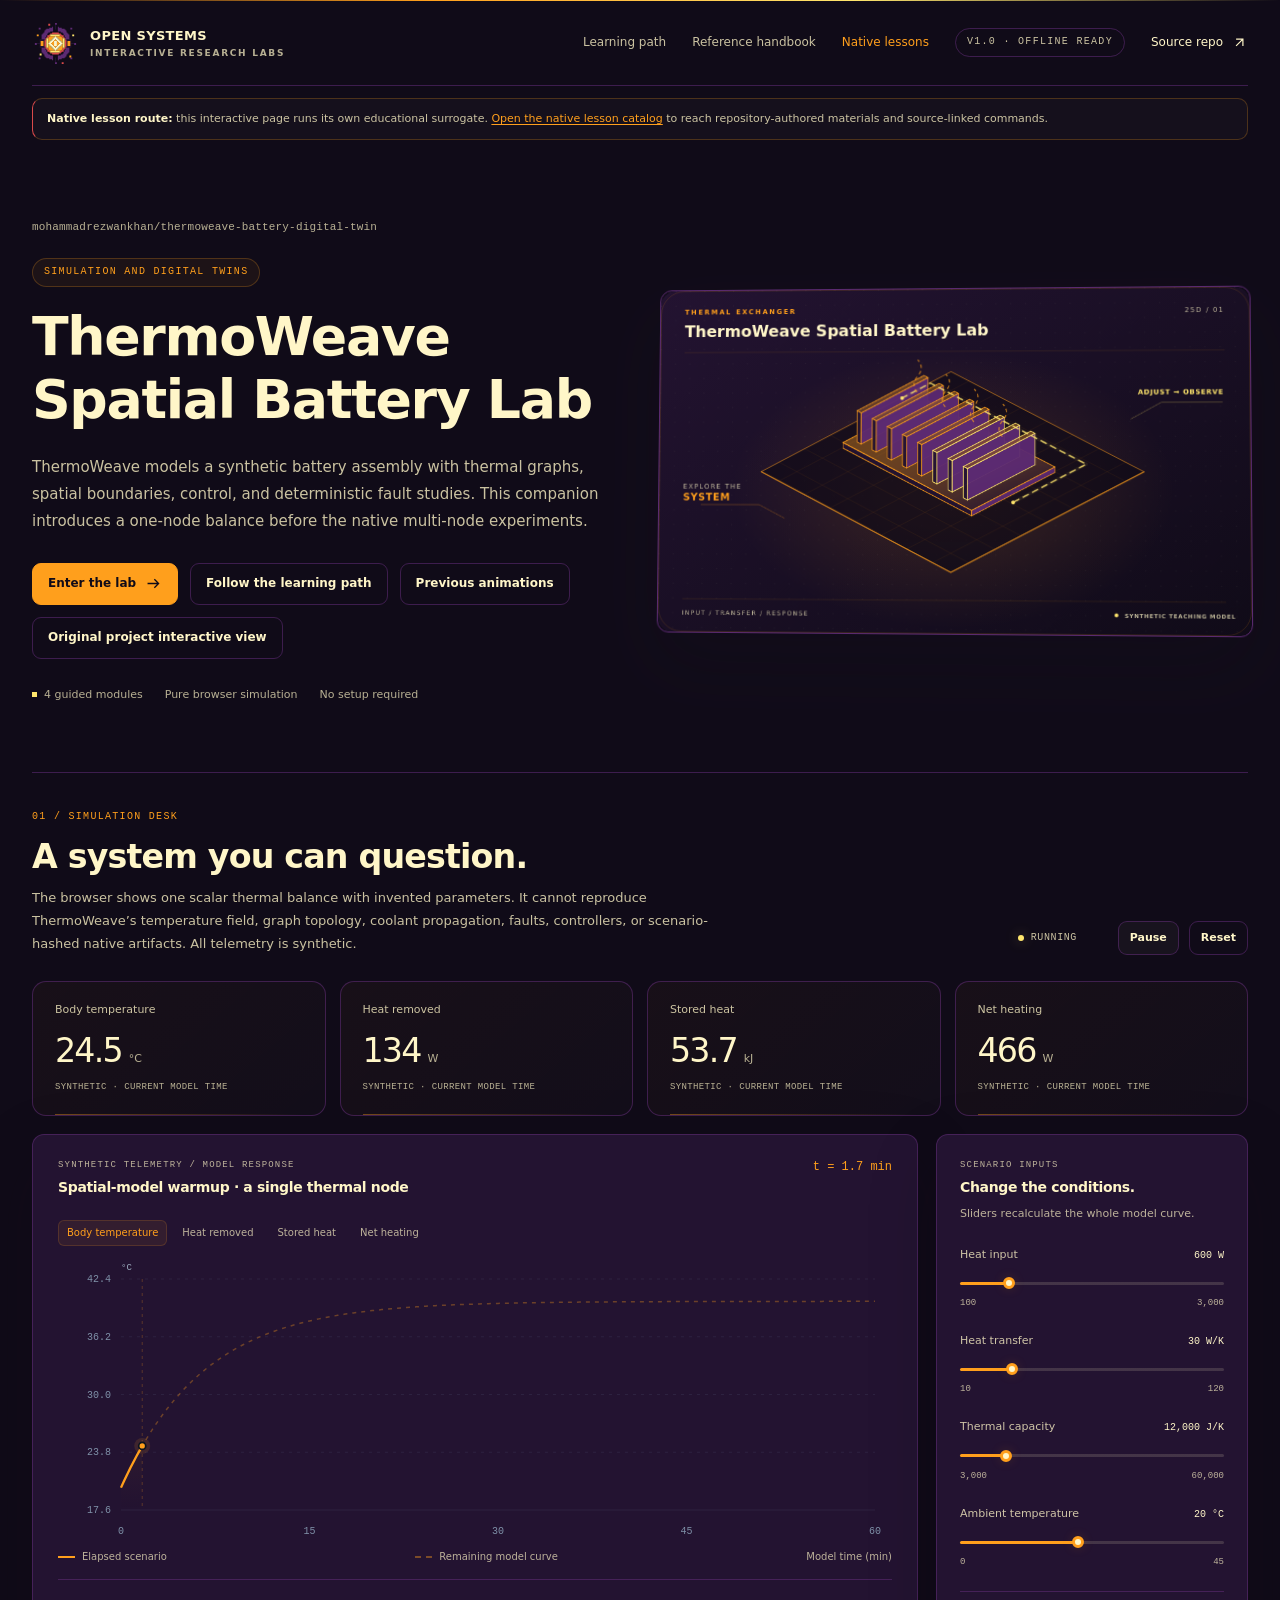
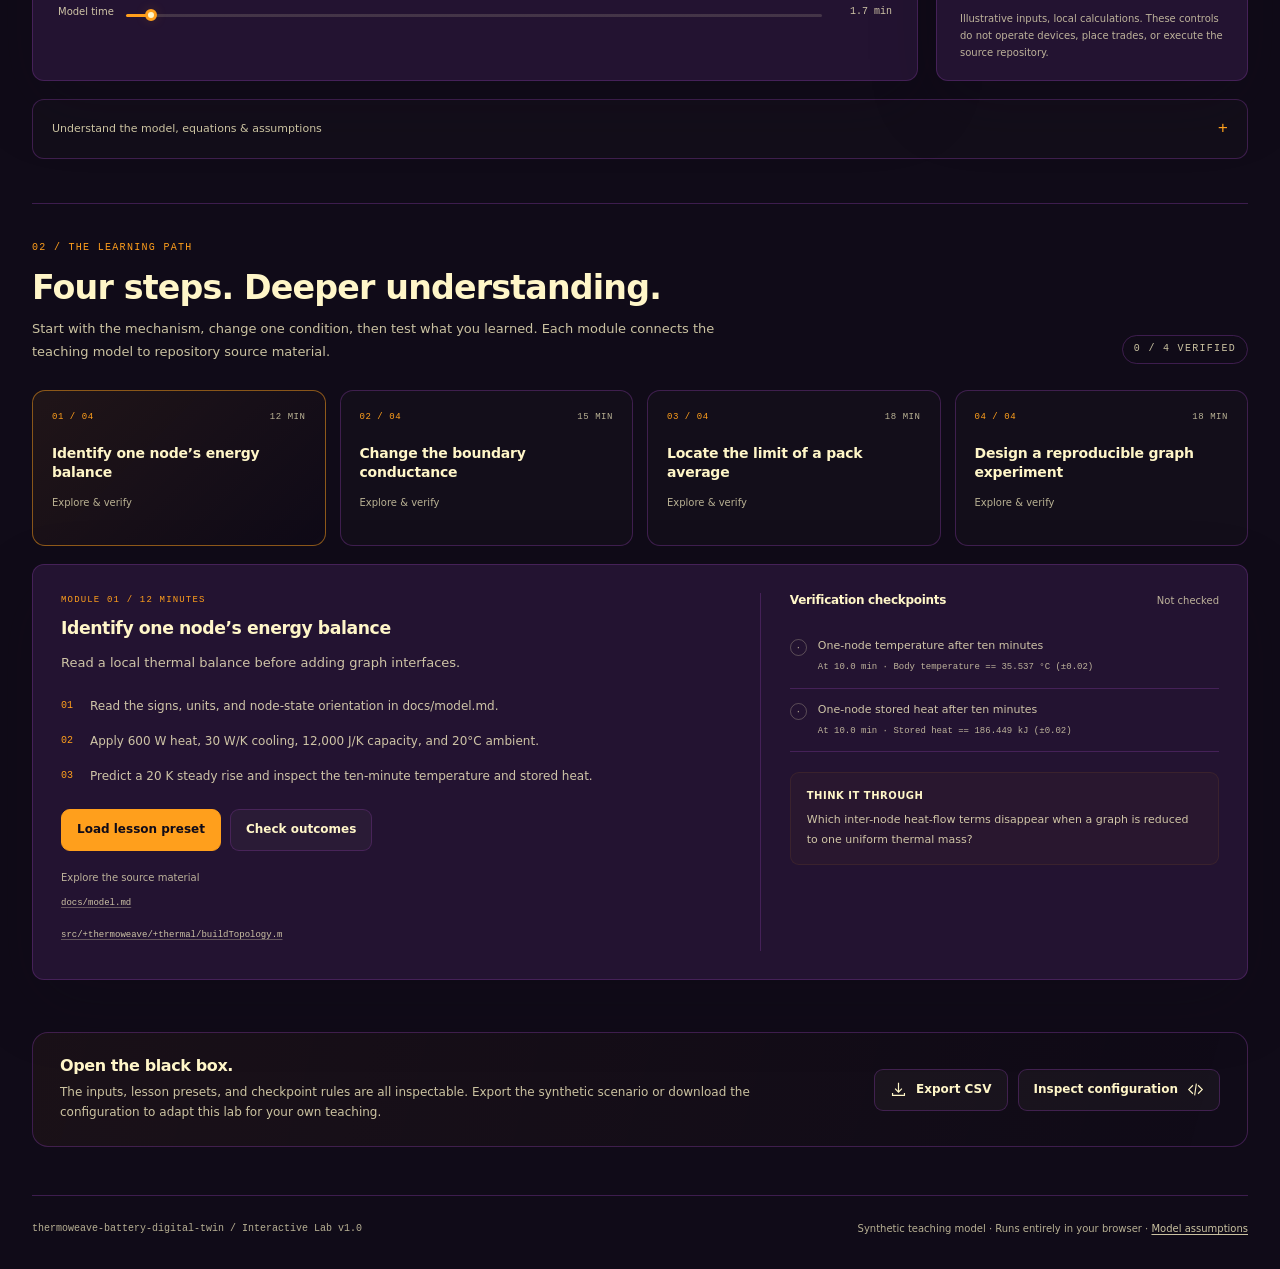
==== commit 609a9743: "Give lab metrics and configuration named group roles" ====
--- a/docs/index.html
+++ b/docs/index.html
@@ -124,7 +124,7 @@
 </section>
 <section class="section" id="simulation" aria-labelledby="simulation-title">
 <div class="section-heading"><div><p class="eyebrow">01 / Simulation desk</p><h2 id="simulation-title">A system you can question.</h2><p class="section-description" id="model-summary">Move a parameter. Watch the response. Every value below comes from a transparent, synthetic teaching model.</p></div><div class="section-controls"><div class="run-status paused" id="run-status"><span class="dot" aria-hidden="true"></span><span id="run-label">PAUSED</span></div><button class="btn compact" id="play-button" type="button">Run simulation</button><button class="btn compact quiet" id="reset-button" type="button">Reset</button></div></div>
-<div class="metric-grid" id="metric-grid" aria-label="Synthetic model values"></div>
+<div class="metric-grid" id="metric-grid" role="group" aria-label="Synthetic model values"></div>
 <div class="workbench">
 <div class="panel chart-panel"><div class="panel-topline"><div><p class="panel-kicker">Synthetic telemetry / model response</p><h3 class="panel-title" id="chart-heading"></h3></div><span class="chart-time" id="chart-time"></span></div><div class="chart-tabs" id="metric-tabs" role="group" aria-label="Choose chart metric"></div><div class="canvas-wrap"><canvas id="telemetry-chart" role="img" aria-describedby="chart-description">Your browser does not support the canvas plot. The current synthetic values are available in the metric cards and the full scenario can be downloaded as CSV.</canvas></div><p id="chart-description" class="visually-hidden">A deterministic model curve. The solid segment shows elapsed model time, the dashed segment shows the remaining scenario. Choose a metric above or scrub model time below.</p><div class="chart-legend" aria-hidden="true"><span><i class="legend-line"></i>Elapsed scenario</span><span><i class="legend-line future"></i>Remaining model curve</span><span id="chart-axis-label"></span></div><div class="time-control"><label for="time-slider">Model time</label><input id="time-slider" type="range" min="0" max="100" step="0.1" value="0"><output id="time-output" for="time-slider">0</output></div></div>
 <aside class="panel controls-panel" aria-labelledby="controls-title"><p class="panel-kicker">Scenario inputs</p><h3 class="panel-title" id="controls-title">Change the conditions.</h3><p class="panel-subtitle">Sliders recalculate the whole model curve.</p><div class="sliders" id="sliders"></div><p class="controls-note">Illustrative inputs, local calculations. These controls do not operate devices, place trades, or execute the source repository.</p></aside>
@@ -140,7 +140,7 @@
 </main>
 <footer class="footer"><span id="footer-repo"></span><span>Synthetic teaching model · Runs entirely in your browser · <a href="#method">Model assumptions</a></span></footer>
 </div>
-<dialog class="drawer" id="config-dialog" aria-labelledby="config-title" aria-describedby="config-intro"><div class="drawer-layout"><header class="drawer-header"><div class="drawer-header-row"><div><p class="eyebrow">Lab internals / readable by design</p><h2 id="config-title">Lesson configuration</h2></div><button class="btn icon quiet" id="close-config" type="button" aria-label="Close configuration"><svg viewBox="0 0 20 20" fill="none" aria-hidden="true"><path d="m5 5 10 10M5 15 15 5" stroke="currentColor" stroke-width="1.5"/></svg></button></div><p class="drawer-intro" id="config-intro">This is the embedded configuration used by this page. It contains model defaults and four lesson plans; current slider changes are exported in the telemetry CSV.</p><div class="drawer-toolbar"><button class="btn primary compact" id="copy-config" type="button">Copy JSON</button><button class="btn compact" id="download-config" type="button">Download JSON</button></div></header><div class="drawer-body"><div class="config-meta"><div><strong>Repository</strong><span id="config-repository"></span></div><div><strong>Model</strong><span id="config-model"></span></div><div><strong>Guided modules</strong><span id="config-modules"></span></div><div><strong>Data provenance</strong>Synthetic, deterministic</div></div><p class="code-label">lesson-config.json</p><pre class="config-code" tabindex="0" aria-label="Lesson configuration JSON"><code id="config-json"></code></pre></div><footer class="drawer-footer">Offline by design. No requests, accounts, or external packages are required.</footer></div></dialog>
+<dialog class="drawer" id="config-dialog" aria-labelledby="config-title" aria-describedby="config-intro"><div class="drawer-layout"><header class="drawer-header"><div class="drawer-header-row"><div><p class="eyebrow">Lab internals / readable by design</p><h2 id="config-title">Lesson configuration</h2></div><button class="btn icon quiet" id="close-config" type="button" aria-label="Close configuration"><svg viewBox="0 0 20 20" fill="none" aria-hidden="true"><path d="m5 5 10 10M5 15 15 5" stroke="currentColor" stroke-width="1.5"/></svg></button></div><p class="drawer-intro" id="config-intro">This is the embedded configuration used by this page. It contains model defaults and four lesson plans; current slider changes are exported in the telemetry CSV.</p><div class="drawer-toolbar"><button class="btn primary compact" id="copy-config" type="button">Copy JSON</button><button class="btn compact" id="download-config" type="button">Download JSON</button></div></header><div class="drawer-body"><div class="config-meta"><div><strong>Repository</strong><span id="config-repository"></span></div><div><strong>Model</strong><span id="config-model"></span></div><div><strong>Guided modules</strong><span id="config-modules"></span></div><div><strong>Data provenance</strong>Synthetic, deterministic</div></div><p class="code-label">lesson-config.json</p><pre class="config-code" tabindex="0" role="group" aria-label="Lesson configuration JSON"><code id="config-json"></code></pre></div><footer class="drawer-footer">Offline by design. No requests, accounts, or external packages are required.</footer></div></dialog>
 <div class="toast" id="toast" role="status" aria-live="polite" aria-atomic="true"></div>
 <noscript><div class="shell error-banner">JavaScript is required for the interactive model, sliders, and lessons. Open lesson-config.json to inspect the lesson material without running the dashboard.</div></noscript>
 <script id="lab-config" type="application/json">{"$schema":"./lesson-config.schema.json","schema_version":"1.0","repository":{"owner":"mohammadrezwankhan","slug":"thermoweave-battery-digital-twin","name":"thermoweave-battery-digital-twin","title":"ThermoWeave Spatial Battery Lab","url":"https://github.com/mohammadrezwankhan/thermoweave-battery-digital-twin","default_branch":"main","description":"Review graph-based battery electrothermal dynamics, cooling assumptions and reproducible evidence in MATLAB experiments.","summary":"ThermoWeave models a synthetic battery assembly with thermal graphs, spatial boundaries, control, and deterministic fault studies. This companion introduces a one-node balance before the native multi-node experiments.","audience":"Battery thermal researchers and MATLAB learners studying topology, cooling boundaries, and numerical verification.","topics":["battery","digital-twin","electro-thermal-modeling","thermal-modeling","battery-thermal-management","matlab","simulink","simscape","graph-theory","heat-transfer","model-validation","sensitivity-analysis","scientific-computing","reproducible-research","engineering-education"],"source_paths":["README.md","LICENSE","PROVENANCE.md","buildfile.m","runDemo.m","docs/model.md","docs/validation.md","docs/scenarios.md","docs/index.html","src/+thermoweave/simulate.m","src/+thermoweave/+thermal/buildTopology.m","examples/run3DStudy.m","tests/unit/TestConfigAndPhysics.m"],"is_fork":false,"upstream":null,"legacy_demo":"original-index.html"},"domain":{"id":"D","name":"Simulation and digital twins","primary":"#FF6D00","secondary":"#00B0FF","surface":"#1A1412","glow":"rgba(255,109,0,0.35)"},"model":{"title":"Spatial-model warmup · a single thermal node","timeUnit":"min","horizon":60,"parameters":[{"key":"heatW","label":"Heat input","unit":"W","min":100,"max":3000,"step":100,"default":600,"calibration":"Illustrative input; verified against the declared analytical model, not field measurements."},{"key":"coolingWK","label":"Heat transfer","unit":"W/K","min":10,"max":120,"step":5,"default":30,"calibration":"Illustrative input; verified against the declared analytical model, not field measurements."},{"key":"capacityJPerK","label":"Thermal capacity","unit":"J/K","min":3000,"max":60000,"step":1000,"default":12000,"calibration":"Illustrative input; verified against the declared analytical model, not field measurements."},{"key":"ambientC","label":"Ambient temperature","unit":"°C","min":0,"max":45,"step":1,"default":20,"calibration":"Illustrative input; verified against the declared analytical model, not field measurements."}],"metrics":[{"key":"temperatureC","label":"Body temperature","unit":"°C","decimals":1},{"key":"heatRemovedW","label":"Heat removed","unit":"W","decimals":0},{"key":"storedEnergyKJ","label":"Stored heat","unit":"kJ","decimals":1},{"key":"residualW","label":"Net heating","unit":"W","decimals":0}],"equation":"ΔT = (Q/h) · (1 − exp(−h · 60t/C)); T = Tₐ + ΔT; heat removed = hΔT; stored heat = CΔT/1000.","assumptions":["One uniform thermal mass starts at ambient temperature.","Constant heat input and linear heat transfer; no phase change or spatial gradients.","Elapsed time is shown in minutes; the energy-balance calculation uses seconds.","ThermoWeave is an independent synthetic MATLAB implementation with source-controlled provenance; third-party product rights remain separate.","The browser’s illustrative node is not a fitted cell and its visual assembly is not a calculated spatial temperature field.","Native kelvin-based graph experiments and optional Simscape gates remain separate from this Celsius-based one-node lesson."],"kind":"thermal","introduction":"The browser shows one scalar thermal balance with invented parameters. It cannot reproduce ThermoWeave’s temperature field, graph topology, coolant propagation, faults, controllers, or scenario-hashed native artifacts.","calibration_status":"Uncalibrated synthetic teaching proxy"},"modules":[{"id":"module-1","title":"Identify one node’s energy balance","objective":"Read a local thermal balance before adding graph interfaces.","minutes":12,"steps":["Read the signs, units, and node-state orientation in docs/model.md.","Apply 600 W heat, 30 W/K cooling, 12,000 J/K capacity, and 20°C ambient.","Predict a 20 K steady rise and inspect the ten-minute temperature and stored heat."],"preset":{"heatW":600,"coolingWK":30,"capacityJPerK":12000,"ambientC":20},"checkpoints":[{"label":"One-node temperature after ten minutes","metric":"temperatureC","operator":"==","expected":35.537397,"tolerance":0.02,"atTime":10},{"label":"One-node stored heat after ten minutes","metric":"storedEnergyKJ","operator":"==","expected":186.448762,"tolerance":0.02,"atTime":10}],"reflection":"Which inter-node heat-flow terms disappear when a graph is reduced to one uniform thermal mass?","source_paths":["docs/model.md","src/+thermoweave/+thermal/buildTopology.m"],"level":"Foundation"},{"id":"module-2","title":"Change the boundary conductance","objective":"Explain how a boundary parameter affects both steady rise and transient response.","minutes":15,"steps":["Hold heat, capacity, and ambient fixed.","Double the cooling conductance from 30 to 60 W/K and predict the ten-minute response.","Read the scalar, vector, zonal, and coolant boundary distinctions in the native model documentation."],"preset":{"heatW":600,"coolingWK":60,"capacityJPerK":12000,"ambientC":20},"checkpoints":[{"label":"Stronger-cooling temperature after ten minutes","metric":"temperatureC","operator":"==","expected":29.502129,"tolerance":0.02,"atTime":10},{"label":"Heat rejection after ten minutes","metric":"heatRemovedW","operator":"==","expected":570.127759,"tolerance":0.02,"atTime":10}],"reflection":"Why is replacing a scalar boundary with per-cell values a model-structure change rather than simply another value on this slider?","source_paths":["docs/model.md","docs/scenarios.md"],"level":"Parameter study"},{"id":"module-3","title":"Locate the limit of a pack average","objective":"Identify why a single temperature cannot reveal spatial hot spots.","minutes":18,"steps":["Return conductance to 30 W/K and raise ambient to 35°C.","Run and compare the absolute temperature with the unchanged rise above ambient.","Open the native 3D study source and identify the topology and conductance information the browser does not contain."],"preset":{"heatW":600,"coolingWK":30,"capacityJPerK":12000,"ambientC":35},"checkpoints":[{"label":"Hot-boundary scalar temperature after ten minutes","metric":"temperatureC","operator":"==","expected":50.537397,"tolerance":0.02,"atTime":10},{"label":"Stored heat above ambient remains the baseline value","metric":"storedEnergyKJ","operator":"==","expected":186.448762,"tolerance":0.02,"atTime":10}],"reflection":"What measurements or spatially resolved states would be required to make a claim about cell-to-cell temperature spread?","source_paths":["examples/run3DStudy.m","src/+thermoweave/+thermal/buildTopology.m","docs/scenarios.md"],"level":"Stress test"},{"id":"module-4","title":"Design a reproducible graph experiment","objective":"Carry a scalar intuition into a native study with explicit topology and evidence checks.","minutes":18,"steps":["Use the hot-boundary case and double thermal capacity to 24,000 J/K.","Predict the slower ten-minute response and export its assumptions.","Write a native study plan specifying graph dimensions, conductances, boundary mode, solver settings, seed, source revision, and energy-accounting checks."],"preset":{"heatW":600,"coolingWK":30,"capacityJPerK":24000,"ambientC":35},"checkpoints":[{"label":"Higher-inertia scalar temperature after ten minutes","metric":"temperatureC","operator":"==","expected":45.552669,"tolerance":0.02,"atTime":10},{"label":"Residual net heating after ten minutes","metric":"residualW","operator":"==","expected":283.419932,"tolerance":0.02,"atTime":10}],"reflection":"Why would reproducible scenario hashes and small energy residuals still not establish predictive accuracy for a physical battery?","source_paths":["docs/validation.md","PROVENANCE.md","tests/unit/TestConfigAndPhysics.m","examples/run3DStudy.m"],"level":"Transfer to source"}],"source":{"commit":"1e8eb66a767104cffbb5c7d921228d9f0b6419fd","audited_at":"2026-10-19T08:39:24Z","url":"https://github.com/mohammadrezwankhan/thermoweave-battery-digital-twin/tree/1e8eb66a767104cffbb5c7d921228d9f0b6419fd","calibration_status":"synthetic-analytical-fixtures","scope":"This browser lab is a standalone teaching approximation. Use the linked source for the project implementation."},"dashboard_url":"https://mohammadrezwankhan.github.io/thermoweave-battery-digital-twin/"}</script>
